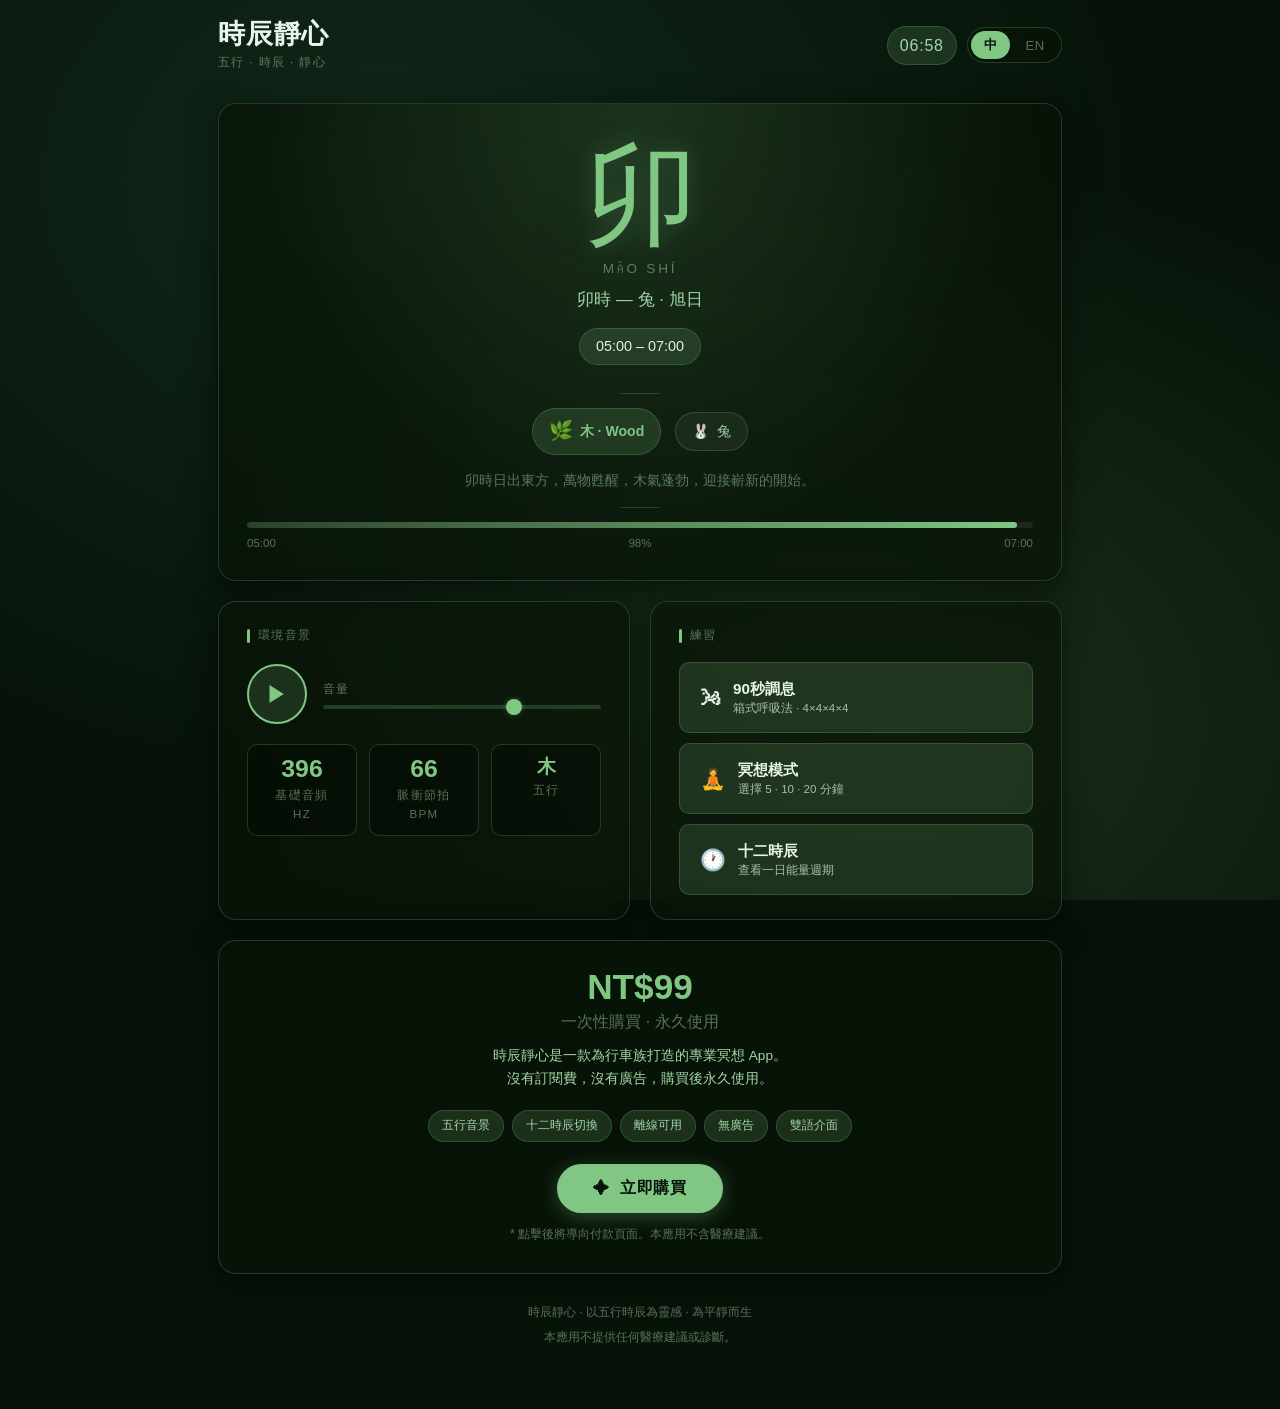
==== index.html @ c535a72d "feat: add Shichen Calm web app — all 6 files + icons Agent-Logs-Url: https://github.com/jimmy141319/" ====
<!DOCTYPE html>
<html lang="zh-TW" data-element="water">
<head>
  <meta charset="UTF-8" />
  <meta name="viewport" content="width=device-width, initial-scale=1.0, viewport-fit=cover" />
  <meta name="mobile-web-app-capable" content="yes" />
  <meta name="apple-mobile-web-app-capable" content="yes" />
  <meta name="apple-mobile-web-app-status-bar-style" content="black-translucent" />
  <meta name="apple-mobile-web-app-title" content="時辰靜心" />
  <meta name="theme-color" content="#08101a" id="theme-meta" />
  <meta name="description" content="時辰靜心 Shichen Calm — 以五行時辰為靈感的療癒冥想 App，適合行車時放鬆心神。" />

  <title>時辰靜心 · Shichen Calm</title>

  <!-- PWA Manifest -->
  <link rel="manifest" href="./manifest.webmanifest" />

  <!-- Icons (SVG inline data URI) -->
  <link rel="apple-touch-icon" sizes="180x180" href="./icons/icon-180.png" />
  <link rel="icon" type="image/svg+xml" href="./icons/icon.svg" />

  <link rel="stylesheet" href="./style.css" />
</head>
<body>

<!-- Animated background layer -->
<div class="bg-canvas" id="bgCanvas" aria-hidden="true"></div>

<!-- ═══════════════════════════════════════════
     MAIN APP
     ═══════════════════════════════════════════ -->
<main id="app" role="main">

  <!-- ── Header ── -->
  <header class="app-header">
    <div class="app-brand">
      <h1 class="app-title">
        <span data-zh="時辰靜心">時辰靜心</span>
        <span data-en="Shichen Calm" style="display:none">Shichen Calm</span>
      </h1>
      <p class="app-subtitle">
        <span data-zh="五行·時辰·靜心">五行 · 時辰 · 靜心</span>
        <span data-en="Wu Xing · Shichen · Calm" style="display:none">Wu Xing · Shichen · Calm</span>
      </p>
    </div>
    <div class="header-right">
      <div class="live-clock" id="liveClock" aria-live="polite" aria-label="Current time">00:00</div>
      <div class="lang-toggle" role="group" aria-label="Language selector">
        <button class="lang-btn active" id="btnZh" aria-pressed="true" onclick="setLang('zh')">中</button>
        <button class="lang-btn" id="btnEn" aria-pressed="false" onclick="setLang('en')">EN</button>
      </div>
    </div>
  </header>

  <!-- ── Shichen Hero Card ── -->
  <section class="card shichen-card" aria-label="Current Shichen period">
    <span class="shichen-glyph" id="shichenGlyph" aria-hidden="true">子</span>
    <p class="shichen-pinyin" id="shichenPinyin">Zi Shí</p>
    <p class="shichen-name-en" id="shichenNameLine">
      <span data-zh id="shichenNameZh">子時 — 鼠 · 深夜</span>
      <span data-en id="shichenNameEn" style="display:none">Zi Hour — Rat · Midnight</span>
    </p>
    <div class="shichen-time-range" id="shichenTimeRange">23:00 – 01:00</div>

    <div class="shichen-divider"></div>

    <div class="element-row">
      <div class="element-badge">
        <span class="element-icon" id="elementIcon" aria-hidden="true">💧</span>
        <span class="element-label" id="elementLabel">
          <span data-zh>水 · Water</span>
        </span>
      </div>
      <div class="animal-badge">
        <span id="animalEmoji" aria-hidden="true">🐭</span>
        <span id="animalLabel">
          <span data-zh id="animalLabelZh">鼠</span>
          <span data-en id="animalLabelEn" style="display:none">Rat</span>
        </span>
      </div>
    </div>

    <p class="shichen-desc" id="shichenDesc">
      <span data-zh id="descZh">子時一陽初生，天地靜謐，宜調息養神，順應水德之柔。</span>
      <span data-en id="descEn" style="display:none">The first Yang energy stirs at midnight. Rest deeply, allow the Water element to restore and replenish your spirit.</span>
    </p>

    <!-- Shichen progress bar -->
    <div class="shichen-divider"></div>
    <div style="width:100%">
      <div class="shichen-progress-bar" aria-hidden="true">
        <div class="shichen-progress-fill" id="shichenFill" style="width:0%"></div>
      </div>
      <div class="progress-labels">
        <span id="progressStart">23:00</span>
        <span id="progressPct">0%</span>
        <span id="progressEnd">01:00</span>
      </div>
    </div>
  </section>

  <!-- ── Main 2-column grid ── -->
  <div class="main-grid">

    <!-- ── Audio Panel ── -->
    <div class="card audio-panel">
      <p class="panel-title">
        <span data-zh>環境音景</span>
        <span data-en style="display:none">Ambient Soundscape</span>
      </p>

      <div class="audio-controls">
        <button class="btn-play" id="btnPlay" aria-label="Play ambient sound" onclick="toggleAudio()">
          <span id="playIcon" aria-hidden="true">▶</span>
        </button>
        <div class="volume-group">
          <label class="volume-label" for="volumeSlider">
            <span data-zh>音量</span>
            <span data-en style="display:none">Volume</span>
          </label>
          <input type="range" id="volumeSlider" min="0" max="100" value="70"
                 aria-label="Volume"
                 oninput="setVolume(this.value)" />
        </div>
      </div>

      <div class="tone-stats">
        <div class="stat-box">
          <div class="stat-value" id="statHz">174</div>
          <div class="stat-label">
            <span data-zh>基礎音頻</span>
            <span data-en style="display:none">Base Tone</span>
            <br/>Hz
          </div>
        </div>
        <div class="stat-box">
          <div class="stat-value" id="statBpm">58</div>
          <div class="stat-label">
            <span data-zh>脈衝節拍</span>
            <span data-en style="display:none">Pulse</span>
            <br/>BPM
          </div>
        </div>
        <div class="stat-box">
          <div class="stat-value" id="statElement" style="font-size:1.2rem">水</div>
          <div class="stat-label">
            <span data-zh>五行</span>
            <span data-en style="display:none">Element</span>
          </div>
        </div>
      </div>
    </div>

    <!-- ── Actions Panel ── -->
    <div class="card actions-panel">
      <p class="panel-title">
        <span data-zh>練習</span>
        <span data-en style="display:none">Practice</span>
      </p>

      <button class="action-btn" onclick="openBreathing()" aria-label="Open 90-second breathing reset">
        <span class="action-icon" aria-hidden="true">🌬</span>
        <span class="action-text">
          <strong>
            <span data-zh>90秒調息</span>
            <span data-en style="display:none">90-sec Breathing Reset</span>
          </strong>
          <span class="action-sub">
            <span data-zh>箱式呼吸法 · 4×4×4×4</span>
            <span data-en style="display:none">Box Breathing · 4×4×4×4</span>
          </span>
        </span>
      </button>

      <button class="action-btn" onclick="openMeditation()" aria-label="Open meditation mode">
        <span class="action-icon" aria-hidden="true">🧘</span>
        <span class="action-text">
          <strong>
            <span data-zh>冥想模式</span>
            <span data-en style="display:none">Meditation Mode</span>
          </strong>
          <span class="action-sub">
            <span data-zh>選擇 5 · 10 · 20 分鐘</span>
            <span data-en style="display:none">5 · 10 · 20 min sessions</span>
          </span>
        </span>
      </button>

      <button class="action-btn" onclick="showAllShichen()" aria-label="View all Shichen periods">
        <span class="action-icon" aria-hidden="true">🕐</span>
        <span class="action-text">
          <strong>
            <span data-zh>十二時辰</span>
            <span data-en style="display:none">All 12 Shichen</span>
          </strong>
          <span class="action-sub">
            <span data-zh>查看一日能量週期</span>
            <span data-en style="display:none">Daily energy cycle overview</span>
          </span>
        </span>
      </button>
    </div>

  </div><!-- /main-grid -->

  <!-- ── Purchase Card ── -->
  <section class="card purchase-card" id="purchaseCard">
    <div class="purchase-price">NT$99</div>
    <div class="purchase-currency">
      <span data-zh>一次性購買 · 永久使用</span>
      <span data-en style="display:none">One-time purchase · Lifetime access</span>
    </div>
    <p class="purchase-desc">
      <span data-zh>時辰靜心是一款為行車族打造的專業冥想 App。<br/>沒有訂閱費，沒有廣告，購買後永久使用。</span>
      <span data-en style="display:none">Shichen Calm is a premium meditation app crafted for drivers and passengers.<br/>No subscriptions, no ads — yours forever.</span>
    </p>
    <div class="purchase-features">
      <span class="feature-chip">
        <span data-zh>五行音景</span><span data-en style="display:none">5-Element Soundscapes</span>
      </span>
      <span class="feature-chip">
        <span data-zh>十二時辰切換</span><span data-en style="display:none">12 Shichen Auto-Switch</span>
      </span>
      <span class="feature-chip">
        <span data-zh>離線可用</span><span data-en style="display:none">Offline Ready</span>
      </span>
      <span class="feature-chip">
        <span data-zh>無廣告</span><span data-en style="display:none">Ad-free</span>
      </span>
      <span class="feature-chip">
        <span data-zh>雙語介面</span><span data-en style="display:none">Bilingual UI</span>
      </span>
    </div>
    <button class="btn-purchase" onclick="handlePurchase()">
      <span aria-hidden="true">✦</span>
      <span data-zh>立即購買</span>
      <span data-en style="display:none">Purchase Now</span>
    </button>
    <p class="purchase-note" id="purchaseNote">
      <span data-zh>* 點擊後將導向付款頁面。本應用不含醫療建議。</span>
      <span data-en style="display:none">* Redirects to payment page. This app does not provide medical advice.</span>
    </p>
  </section>

  <!-- ── Footer ── -->
  <footer class="app-footer">
    <p>
      <span data-zh>時辰靜心 · 以五行時辰為靈感 · 為平靜而生</span>
      <span data-en style="display:none">Shichen Calm · Inspired by Wu Xing &amp; Shichen · Made for stillness</span>
    </p>
    <p style="margin-top:4px">
      <span data-zh>本應用不提供任何醫療建議或診斷。</span>
      <span data-en style="display:none">This app does not provide medical advice or diagnosis.</span>
    </p>
  </footer>

</main><!-- /app -->


<!-- ═══════════════════════════════════════════
     BREATHING RESET MODAL
     ═══════════════════════════════════════════ -->
<div class="modal-overlay" id="breathingModal" role="dialog" aria-modal="true"
     aria-labelledby="breathingTitle" tabindex="-1">
  <div class="modal-box breathing-modal">
    <button class="modal-close" onclick="closeBreathing()" aria-label="Close">✕</button>

    <h2 class="breathing-title" id="breathingTitle">
      <span data-zh>90秒調息</span>
      <span data-en style="display:none">90-sec Breathing Reset</span>
    </h2>
    <p class="breathing-subtitle">
      <span data-zh>箱式呼吸法 — 吸4·止4·呼4·息4</span>
      <span data-en style="display:none">Box Breathing — Inhale 4 · Hold 4 · Exhale 4 · Rest 4</span>
    </p>

    <!-- SVG ring progress + circle -->
    <div class="breathing-circle-wrap">
      <svg class="breathing-svg" viewBox="0 0 200 200" aria-hidden="true">
        <circle class="breathing-track" cx="100" cy="100" r="90" />
        <circle class="breathing-progress" id="breathRing" cx="100" cy="100" r="90" />
      </svg>
      <div class="breathing-inner">
        <div class="breathing-circle" id="breathCircle">
          <div class="breath-count" id="breathCount">–</div>
          <div class="breath-phase-name" id="breathPhaseName">
            <span data-zh>準備</span><span data-en style="display:none">Ready</span>
          </div>
        </div>
      </div>
    </div>

    <div class="breathing-timer">
      <span data-zh>剩餘時間：</span>
      <span data-en style="display:none">Time remaining: </span>
      <span id="breathTimerDisplay">1:30</span>
    </div>

    <div class="breath-pattern-info">
      <span class="phase-chip">
        <span data-zh>吸氣 4s</span><span data-en style="display:none">Inhale 4s</span>
      </span>
      <span class="phase-chip">
        <span data-zh>止息 4s</span><span data-en style="display:none">Hold 4s</span>
      </span>
      <span class="phase-chip">
        <span data-zh>呼氣 4s</span><span data-en style="display:none">Exhale 4s</span>
      </span>
      <span class="phase-chip">
        <span data-zh>靜息 4s</span><span data-en style="display:none">Rest 4s</span>
      </span>
    </div>

    <button class="btn-start-breathing" id="btnStartBreathing" onclick="startBreathing()">
      <span data-zh>開始調息</span>
      <span data-en style="display:none">Begin</span>
    </button>
  </div>
</div>


<!-- ═══════════════════════════════════════════
     MEDITATION MODAL
     ═══════════════════════════════════════════ -->
<div class="modal-overlay" id="meditationModal" role="dialog" aria-modal="true"
     aria-labelledby="meditationTitle" tabindex="-1">
  <div class="modal-box meditation-modal">
    <button class="modal-close" onclick="closeMeditation()" aria-label="Close">✕</button>

    <div class="meditation-glyph" id="meditGlyph" aria-hidden="true">🧘</div>
    <h2 class="meditation-title" id="meditationTitle">
      <span data-zh>冥想模式</span>
      <span data-en style="display:none">Meditation Mode</span>
    </h2>
    <p class="meditation-desc">
      <span data-zh>配合當前時辰的音景，讓心神沉靜下來。選擇冥想時長，然後專注在呼吸與此刻。</span>
      <span data-en style="display:none">Settle into stillness with the soundscape of the current Shichen. Choose your session length, then focus on breath and presence.</span>
    </p>

    <!-- Duration selector -->
    <div class="meditation-duration" id="meditDurationPicker">
      <button class="duration-btn active" data-mins="5" onclick="selectDuration(5, this)">5 min</button>
      <button class="duration-btn" data-mins="10" onclick="selectDuration(10, this)">10 min</button>
      <button class="duration-btn" data-mins="20" onclick="selectDuration(20, this)">20 min</button>
    </div>

    <!-- Affirmation (element-specific) -->
    <blockquote class="meditation-affirmation" id="meditAffirmation">
      <span data-zh>此刻，如水般靜定，安住於當下。</span>
      <span data-en style="display:none">In this moment, be still as deep water. Rest in the now.</span>
    </blockquote>

    <!-- Countdown (hidden until started) -->
    <div class="meditation-countdown" id="meditCountdown">00:00</div>
    <div class="meditation-status" id="meditStatus">
      <span data-zh>音景已就緒</span>
      <span data-en style="display:none">Soundscape ready</span>
    </div>

    <button class="btn-start-meditation" id="btnStartMeditation" onclick="startMeditation()">
      <span data-zh>開始冥想</span>
      <span data-en style="display:none">Begin Meditation</span>
    </button>
    <button class="btn-stop-meditation" id="btnStopMeditation" onclick="stopMeditation()">
      <span data-zh>結束</span>
      <span data-en style="display:none">End Session</span>
    </button>

    <p class="disclaimer">
      <span data-zh>本應用程式不提供任何醫療建議、診斷或治療。所有內容僅供放鬆參考之用。</span>
      <span data-en style="display:none">This app provides no medical advice, diagnosis, or treatment. All content is for relaxation purposes only.</span>
    </p>
  </div>
</div>


<!-- ═══════════════════════════════════════════
     ALL SHICHEN MODAL
     ═══════════════════════════════════════════ -->
<div class="modal-overlay" id="allShichenModal" role="dialog" aria-modal="true"
     aria-labelledby="allShichenTitle" tabindex="-1">
  <div class="modal-box">
    <button class="modal-close" onclick="closeAllShichen()" aria-label="Close">✕</button>
    <h2 class="breathing-title" id="allShichenTitle" style="margin-bottom:20px">
      <span data-zh>十二時辰</span>
      <span data-en style="display:none">The 12 Shichen</span>
    </h2>
    <div id="allShichenList" style="display:flex;flex-direction:column;gap:10px"></div>
  </div>
</div>


<script src="./app.js"></script>
</body>
</html>
---- style.css ----
/* ============================================================
   Shichen Calm — style.css
   Wu Xing element themes, iPad-first premium design
   ============================================================ */

/* ── Custom Properties (default: Water) ── */
:root {
  --bg-primary: #08101a;
  --bg-secondary: #0d1b2e;
  --bg-card: rgba(13, 27, 46, 0.7);
  --accent: #4fc3f7;
  --accent-soft: rgba(79, 195, 247, 0.18);
  --accent-glow: rgba(79, 195, 247, 0.35);
  --text-primary: #e8f4fd;
  --text-secondary: #90caf9;
  --text-muted: rgba(232, 244, 253, 0.45);
  --border: rgba(79, 195, 247, 0.2);
  --gradient-a: #0a0e1a;
  --gradient-b: #0e2040;
  --btn-text: #08101a;
  --radius: 18px;
  --radius-sm: 10px;
  --shadow: 0 8px 32px rgba(0, 0, 0, 0.55);
  --shadow-accent: 0 0 24px var(--accent-glow);
  --transition: 0.65s cubic-bezier(0.4, 0, 0.2, 1);
  --font-body: "Inter", "PingFang TC", "Noto Sans TC", sans-serif;
  --font-display: "Georgia", "Noto Serif TC", serif;
}

/* ── Element Themes ── */
[data-element="water"] {
  --bg-primary: #08101a;
  --bg-secondary: #0d1b2e;
  --bg-card: rgba(8, 16, 26, 0.72);
  --accent: #4fc3f7;
  --accent-soft: rgba(79, 195, 247, 0.16);
  --accent-glow: rgba(79, 195, 247, 0.3);
  --text-primary: #e8f4fd;
  --text-secondary: #90caf9;
  --text-muted: rgba(144, 202, 249, 0.5);
  --border: rgba(79, 195, 247, 0.22);
  --gradient-a: #06111e;
  --gradient-b: #0d2540;
  --btn-text: #06111e;
}

[data-element="wood"] {
  --bg-primary: #091408;
  --bg-secondary: #0f2012;
  --bg-card: rgba(9, 20, 8, 0.72);
  --accent: #81c784;
  --accent-soft: rgba(129, 199, 132, 0.16);
  --accent-glow: rgba(129, 199, 132, 0.3);
  --text-primary: #e8f5e9;
  --text-secondary: #a5d6a7;
  --text-muted: rgba(165, 214, 167, 0.5);
  --border: rgba(129, 199, 132, 0.22);
  --gradient-a: #071309;
  --gradient-b: #10281a;
  --btn-text: #071309;
}

[data-element="fire"] {
  --bg-primary: #18090a;
  --bg-secondary: #2c1012;
  --bg-card: rgba(24, 9, 10, 0.72);
  --accent: #ff7043;
  --accent-soft: rgba(255, 112, 67, 0.16);
  --accent-glow: rgba(255, 112, 67, 0.3);
  --text-primary: #fbe9e7;
  --text-secondary: #ffab91;
  --text-muted: rgba(255, 171, 145, 0.5);
  --border: rgba(255, 112, 67, 0.22);
  --gradient-a: #150808;
  --gradient-b: #2e1510;
  --btn-text: #150808;
}

[data-element="earth"] {
  --bg-primary: #18120a;
  --bg-secondary: #2c1e0c;
  --bg-card: rgba(24, 18, 10, 0.72);
  --accent: #ffb74d;
  --accent-soft: rgba(255, 183, 77, 0.16);
  --accent-glow: rgba(255, 183, 77, 0.3);
  --text-primary: #fff8e1;
  --text-secondary: #ffd54f;
  --text-muted: rgba(255, 213, 79, 0.5);
  --border: rgba(255, 183, 77, 0.22);
  --gradient-a: #150f08;
  --gradient-b: #30200d;
  --btn-text: #150f08;
}

[data-element="metal"] {
  --bg-primary: #0d0e1a;
  --bg-secondary: #181a30;
  --bg-card: rgba(13, 14, 26, 0.72);
  --accent: #b0bec5;
  --accent-soft: rgba(176, 190, 197, 0.16);
  --accent-glow: rgba(176, 190, 197, 0.28);
  --text-primary: #eceff1;
  --text-secondary: #b0bec5;
  --text-muted: rgba(176, 190, 197, 0.5);
  --border: rgba(176, 190, 197, 0.22);
  --gradient-a: #0a0b18;
  --gradient-b: #1c1e36;
  --btn-text: #0a0b18;
}

/* ── Reset ── */
*, *::before, *::after { box-sizing: border-box; margin: 0; padding: 0; }

html {
  font-size: 16px;
  -webkit-text-size-adjust: 100%;
  scroll-behavior: smooth;
}

body {
  font-family: var(--font-body);
  background: var(--gradient-a);
  color: var(--text-primary);
  min-height: 100dvh;
  line-height: 1.6;
  transition:
    background var(--transition),
    color var(--transition);
  overflow-x: hidden;
}

/* ── Animated Background ── */
.bg-canvas {
  position: fixed;
  inset: 0;
  z-index: 0;
  background: radial-gradient(ellipse at 30% 20%, var(--gradient-b) 0%, var(--gradient-a) 60%);
  transition: background var(--transition);
}

.bg-canvas::after {
  content: "";
  position: absolute;
  inset: 0;
  background: radial-gradient(ellipse at 70% 80%, var(--accent-soft) 0%, transparent 55%);
  animation: bgPulse 8s ease-in-out infinite alternate;
}

@keyframes bgPulse {
  from { opacity: 0.4; transform: scale(1); }
  to   { opacity: 1;   transform: scale(1.06); }
}

/* ── Layout ── */
#app {
  position: relative;
  z-index: 1;
  max-width: 820px;
  margin: 0 auto;
  padding: 0 20px 48px;
  display: flex;
  flex-direction: column;
  gap: 20px;
}

/* ── Header ── */
.app-header {
  display: flex;
  align-items: center;
  justify-content: space-between;
  padding: 18px 0 10px;
  gap: 12px;
  flex-wrap: wrap;
}

.app-brand {
  display: flex;
  flex-direction: column;
  gap: 2px;
}

.app-title {
  font-family: var(--font-display);
  font-size: 1.55rem;
  font-weight: 700;
  color: var(--text-primary);
  letter-spacing: 0.03em;
  line-height: 1.2;
}

.app-subtitle {
  font-size: 0.78rem;
  color: var(--text-muted);
  letter-spacing: 0.1em;
  text-transform: uppercase;
}

.header-right {
  display: flex;
  align-items: center;
  gap: 10px;
}

.live-clock {
  font-variant-numeric: tabular-nums;
  font-size: 1rem;
  color: var(--text-secondary);
  letter-spacing: 0.05em;
  padding: 6px 12px;
  background: var(--accent-soft);
  border: 1px solid var(--border);
  border-radius: 30px;
}

/* ── Language Toggle ── */
.lang-toggle {
  display: flex;
  background: var(--bg-card);
  border: 1px solid var(--border);
  border-radius: 30px;
  padding: 3px;
  gap: 2px;
}

.lang-btn {
  background: transparent;
  border: none;
  color: var(--text-muted);
  padding: 5px 13px;
  border-radius: 24px;
  cursor: pointer;
  font-size: 0.82rem;
  font-weight: 500;
  letter-spacing: 0.05em;
  transition: all 0.25s;
}

.lang-btn.active {
  background: var(--accent);
  color: var(--btn-text);
  font-weight: 700;
}

/* ── Card Base ── */
.card {
  background: var(--bg-card);
  border: 1px solid var(--border);
  border-radius: var(--radius);
  padding: 24px 28px;
  backdrop-filter: blur(18px);
  -webkit-backdrop-filter: blur(18px);
  box-shadow: var(--shadow);
  transition:
    background var(--transition),
    border-color var(--transition),
    box-shadow var(--transition);
}

.card:hover {
  box-shadow: var(--shadow), var(--shadow-accent);
}

/* ── Shichen Hero Card ── */
.shichen-card {
  position: relative;
  overflow: hidden;
  text-align: center;
  padding: 36px 28px 28px;
}

.shichen-card::before {
  content: "";
  position: absolute;
  inset: 0;
  background: radial-gradient(ellipse at 50% 0%, var(--accent-soft) 0%, transparent 65%);
  pointer-events: none;
}

.shichen-glyph {
  font-family: var(--font-display);
  font-size: clamp(4rem, 12vw, 7rem);
  color: var(--accent);
  line-height: 1;
  text-shadow: var(--shadow-accent);
  letter-spacing: -0.02em;
  display: block;
  margin-bottom: 6px;
  animation: glyphFloat 6s ease-in-out infinite;
}

@keyframes glyphFloat {
  0%, 100% { transform: translateY(0); }
  50%       { transform: translateY(-6px); }
}

.shichen-pinyin {
  font-size: 0.85rem;
  color: var(--text-muted);
  letter-spacing: 0.2em;
  text-transform: uppercase;
  margin-bottom: 8px;
}

.shichen-name-en {
  font-size: 1.05rem;
  color: var(--text-secondary);
  font-weight: 500;
}

.shichen-time-range {
  display: inline-flex;
  align-items: center;
  gap: 8px;
  margin: 14px 0;
  padding: 6px 16px;
  background: var(--accent-soft);
  border: 1px solid var(--border);
  border-radius: 30px;
  font-size: 0.9rem;
  color: var(--text-primary);
}

.shichen-divider {
  width: 40px;
  height: 1px;
  background: var(--border);
  margin: 14px auto;
}

.element-row {
  display: flex;
  align-items: center;
  justify-content: center;
  gap: 14px;
  flex-wrap: wrap;
  margin-top: 8px;
}

.element-badge {
  display: flex;
  align-items: center;
  gap: 7px;
  padding: 7px 16px;
  background: var(--accent-soft);
  border: 1px solid var(--border);
  border-radius: 30px;
}

.element-icon {
  font-size: 1.2rem;
}

.element-label {
  font-size: 0.88rem;
  font-weight: 600;
  color: var(--accent);
}

.animal-badge {
  display: flex;
  align-items: center;
  gap: 7px;
  padding: 7px 16px;
  background: rgba(255,255,255,0.05);
  border: 1px solid var(--border);
  border-radius: 30px;
  font-size: 0.88rem;
  color: var(--text-secondary);
}

.shichen-desc {
  margin-top: 14px;
  font-size: 0.88rem;
  color: var(--text-muted);
  line-height: 1.7;
  max-width: 520px;
  margin-left: auto;
  margin-right: auto;
}

/* ── Grid layout for iPad ── */
.main-grid {
  display: grid;
  grid-template-columns: 1fr 1fr;
  gap: 20px;
}

/* ── Audio Panel ── */
.audio-panel .panel-title,
.card .panel-title {
  font-size: 0.78rem;
  text-transform: uppercase;
  letter-spacing: 0.12em;
  color: var(--text-muted);
  margin-bottom: 18px;
  display: flex;
  align-items: center;
  gap: 8px;
}

.panel-title::before {
  content: "";
  display: inline-block;
  width: 3px;
  height: 14px;
  background: var(--accent);
  border-radius: 2px;
}

.audio-controls {
  display: flex;
  align-items: center;
  gap: 16px;
  margin-bottom: 20px;
}

.btn-play {
  width: 60px;
  height: 60px;
  border-radius: 50%;
  border: 2px solid var(--accent);
  background: var(--accent-soft);
  color: var(--accent);
  font-size: 1.4rem;
  cursor: pointer;
  transition: all 0.25s;
  display: flex;
  align-items: center;
  justify-content: center;
  flex-shrink: 0;
  box-shadow: 0 0 0 0 var(--accent-glow);
}

.btn-play:hover {
  background: var(--accent);
  color: var(--btn-text);
  box-shadow: 0 0 0 8px var(--accent-soft);
}

.btn-play.playing {
  animation: playGlow 2s ease-in-out infinite;
}

@keyframes playGlow {
  0%, 100% { box-shadow: 0 0 0 3px var(--accent-soft); }
  50%       { box-shadow: 0 0 0 10px var(--accent-soft), 0 0 20px var(--accent-glow); }
}

.volume-group {
  flex: 1;
  display: flex;
  flex-direction: column;
  gap: 6px;
}

.volume-label {
  font-size: 0.75rem;
  color: var(--text-muted);
  letter-spacing: 0.08em;
}

input[type="range"] {
  width: 100%;
  height: 4px;
  appearance: none;
  -webkit-appearance: none;
  background: var(--border);
  border-radius: 4px;
  cursor: pointer;
  outline: none;
}

input[type="range"]::-webkit-slider-thumb {
  appearance: none;
  -webkit-appearance: none;
  width: 16px;
  height: 16px;
  border-radius: 50%;
  background: var(--accent);
  cursor: pointer;
  box-shadow: 0 0 6px var(--accent-glow);
  transition: transform 0.2s;
}

input[type="range"]::-webkit-slider-thumb:hover {
  transform: scale(1.2);
}

input[type="range"]::-moz-range-thumb {
  width: 16px;
  height: 16px;
  border-radius: 50%;
  background: var(--accent);
  cursor: pointer;
  border: none;
}

/* ── Hz / BPM Display ── */
.tone-stats {
  display: flex;
  gap: 12px;
}

.stat-box {
  flex: 1;
  background: rgba(0, 0, 0, 0.25);
  border: 1px solid var(--border);
  border-radius: var(--radius-sm);
  padding: 12px 14px;
  text-align: center;
}

.stat-value {
  font-size: 1.55rem;
  font-weight: 700;
  color: var(--accent);
  font-variant-numeric: tabular-nums;
  line-height: 1;
}

.stat-label {
  font-size: 0.72rem;
  color: var(--text-muted);
  letter-spacing: 0.12em;
  text-transform: uppercase;
  margin-top: 4px;
}

/* ── Action Buttons ── */
.actions-panel .panel-title { margin-bottom: 16px; }

.action-btn {
  width: 100%;
  padding: 16px 20px;
  border-radius: var(--radius-sm);
  border: 1px solid var(--border);
  background: var(--accent-soft);
  color: var(--text-primary);
  font-family: var(--font-body);
  font-size: 0.95rem;
  font-weight: 600;
  cursor: pointer;
  display: flex;
  align-items: center;
  gap: 12px;
  transition: all 0.25s;
  text-align: left;
  margin-bottom: 10px;
}

.action-btn:last-child { margin-bottom: 0; }

.action-btn:hover {
  background: var(--accent);
  color: var(--btn-text);
  border-color: var(--accent);
  transform: translateX(3px);
}

.action-icon {
  font-size: 1.3rem;
  flex-shrink: 0;
}

.action-text { flex: 1; }
.action-sub  {
  font-size: 0.72rem;
  opacity: 0.7;
  font-weight: 400;
  display: block;
  margin-top: 1px;
}

/* ── Current Shichen Progress ── */
.progress-panel {}

.shichen-progress-bar {
  position: relative;
  height: 6px;
  background: rgba(255,255,255,0.07);
  border-radius: 6px;
  overflow: hidden;
  margin-bottom: 6px;
}

.shichen-progress-fill {
  height: 100%;
  background: linear-gradient(90deg, var(--accent-soft), var(--accent));
  border-radius: 6px;
  transition: width 60s linear;
}

.progress-labels {
  display: flex;
  justify-content: space-between;
  font-size: 0.72rem;
  color: var(--text-muted);
}

/* ── Purchase / About ── */
.purchase-card {
  text-align: center;
  padding: 28px;
}

.purchase-price {
  font-size: 2.2rem;
  font-weight: 800;
  color: var(--accent);
  line-height: 1;
  margin-bottom: 4px;
}

.purchase-currency {
  font-size: 1rem;
  color: var(--text-muted);
  margin-bottom: 10px;
}

.purchase-desc {
  font-size: 0.85rem;
  color: var(--text-secondary);
  margin-bottom: 20px;
  line-height: 1.7;
}

.purchase-features {
  display: flex;
  flex-wrap: wrap;
  gap: 8px;
  justify-content: center;
  margin-bottom: 22px;
}

.feature-chip {
  padding: 5px 13px;
  background: var(--accent-soft);
  border: 1px solid var(--border);
  border-radius: 30px;
  font-size: 0.78rem;
  color: var(--text-secondary);
}

.btn-purchase {
  display: inline-flex;
  align-items: center;
  gap: 10px;
  padding: 14px 36px;
  background: var(--accent);
  color: var(--btn-text);
  border: none;
  border-radius: 40px;
  font-family: var(--font-body);
  font-size: 1rem;
  font-weight: 700;
  cursor: pointer;
  letter-spacing: 0.05em;
  text-decoration: none;
  transition: all 0.25s;
  box-shadow: 0 4px 18px var(--accent-glow);
}

.btn-purchase:hover {
  transform: translateY(-2px);
  box-shadow: 0 6px 28px var(--accent-glow);
}

.purchase-note {
  margin-top: 12px;
  font-size: 0.76rem;
  color: var(--text-muted);
}

/* ── Footer ── */
.app-footer {
  text-align: center;
  padding: 8px 0 4px;
  font-size: 0.75rem;
  color: var(--text-muted);
  line-height: 1.8;
}

/* ═══════════════════════════════════════════════════
   MODAL OVERLAY
   ═══════════════════════════════════════════════════ */
.modal-overlay {
  position: fixed;
  inset: 0;
  z-index: 100;
  background: rgba(0, 0, 0, 0.85);
  backdrop-filter: blur(12px);
  -webkit-backdrop-filter: blur(12px);
  display: flex;
  align-items: center;
  justify-content: center;
  padding: 20px;
  opacity: 0;
  pointer-events: none;
  transition: opacity 0.35s;
}

.modal-overlay.open {
  opacity: 1;
  pointer-events: all;
}

.modal-box {
  background: var(--bg-secondary);
  border: 1px solid var(--border);
  border-radius: 24px;
  padding: 36px 32px;
  max-width: 520px;
  width: 100%;
  position: relative;
  box-shadow: 0 24px 80px rgba(0,0,0,0.7), var(--shadow-accent);
  transform: translateY(20px) scale(0.97);
  transition: transform 0.35s cubic-bezier(0.34,1.56,0.64,1);
  max-height: 90dvh;
  overflow-y: auto;
}

.modal-overlay.open .modal-box {
  transform: translateY(0) scale(1);
}

.modal-close {
  position: absolute;
  top: 16px;
  right: 16px;
  background: var(--accent-soft);
  border: 1px solid var(--border);
  color: var(--text-secondary);
  width: 36px;
  height: 36px;
  border-radius: 50%;
  cursor: pointer;
  font-size: 1rem;
  display: flex;
  align-items: center;
  justify-content: center;
  transition: all 0.2s;
}

.modal-close:hover {
  background: var(--accent);
  color: var(--btn-text);
}

/* ═══════════════════════════════════════════════════
   BREATHING EXERCISE MODAL
   ═══════════════════════════════════════════════════ */
.breathing-modal {
  text-align: center;
}

.breathing-title {
  font-family: var(--font-display);
  font-size: 1.4rem;
  color: var(--text-primary);
  margin-bottom: 6px;
}

.breathing-subtitle {
  font-size: 0.82rem;
  color: var(--text-muted);
  margin-bottom: 28px;
  letter-spacing: 0.08em;
}

.breathing-circle-wrap {
  position: relative;
  width: 200px;
  height: 200px;
  margin: 0 auto 24px;
}

.breathing-svg {
  width: 100%;
  height: 100%;
  transform: rotate(-90deg);
}

.breathing-track {
  fill: none;
  stroke: var(--border);
  stroke-width: 4;
}

.breathing-progress {
  fill: none;
  stroke: var(--accent);
  stroke-width: 4;
  stroke-linecap: round;
  stroke-dasharray: 565;
  stroke-dashoffset: 565;
  transition: stroke-dashoffset 1s linear;
}

.breathing-inner {
  position: absolute;
  inset: 0;
  display: flex;
  flex-direction: column;
  align-items: center;
  justify-content: center;
}

.breathing-circle {
  width: 120px;
  height: 120px;
  border-radius: 50%;
  background: radial-gradient(circle, var(--accent-soft) 0%, transparent 70%);
  border: 2px solid var(--accent);
  display: flex;
  flex-direction: column;
  align-items: center;
  justify-content: center;
  transition: transform 1s ease-in-out;
  box-shadow: 0 0 0 0 var(--accent-glow);
}

.breathing-circle.inhale {
  transform: scale(1.25);
  box-shadow: 0 0 0 16px var(--accent-soft);
}

.breathing-circle.exhale {
  transform: scale(0.85);
}

.breath-phase {
  font-size: 1rem;
  font-weight: 700;
  color: var(--accent);
  line-height: 1.2;
}

.breath-count {
  font-size: 1.5rem;
  font-weight: 800;
  color: var(--text-primary);
  font-variant-numeric: tabular-nums;
  line-height: 1;
}

.breath-phase-name {
  font-size: 0.75rem;
  color: var(--text-muted);
  margin-top: 2px;
}

.breathing-timer {
  font-size: 0.88rem;
  color: var(--text-secondary);
  margin-bottom: 16px;
}

.breathing-timer span {
  font-variant-numeric: tabular-nums;
  font-weight: 700;
  color: var(--accent);
}

.breath-pattern-info {
  display: flex;
  gap: 8px;
  justify-content: center;
  flex-wrap: wrap;
  margin-bottom: 20px;
}

.phase-chip {
  padding: 4px 12px;
  border: 1px solid var(--border);
  border-radius: 20px;
  font-size: 0.75rem;
  color: var(--text-muted);
}

.btn-start-breathing {
  padding: 13px 32px;
  background: var(--accent);
  color: var(--btn-text);
  border: none;
  border-radius: 40px;
  font-family: var(--font-body);
  font-size: 0.95rem;
  font-weight: 700;
  cursor: pointer;
  transition: all 0.25s;
  box-shadow: 0 4px 14px var(--accent-glow);
}

.btn-start-breathing:hover {
  transform: translateY(-2px);
  box-shadow: 0 6px 22px var(--accent-glow);
}

/* ═══════════════════════════════════════════════════
   MEDITATION MODAL
   ═══════════════════════════════════════════════════ */
.meditation-modal { text-align: center; }

.meditation-glyph {
  font-size: 3.5rem;
  line-height: 1;
  margin-bottom: 10px;
  animation: glyphFloat 5s ease-in-out infinite;
}

.meditation-title {
  font-family: var(--font-display);
  font-size: 1.4rem;
  color: var(--text-primary);
  margin-bottom: 8px;
}

.meditation-desc {
  font-size: 0.85rem;
  color: var(--text-muted);
  line-height: 1.7;
  margin-bottom: 24px;
}

.meditation-duration {
  display: flex;
  gap: 10px;
  justify-content: center;
  flex-wrap: wrap;
  margin-bottom: 24px;
}

.duration-btn {
  padding: 10px 20px;
  border: 1px solid var(--border);
  border-radius: 30px;
  background: var(--accent-soft);
  color: var(--text-secondary);
  font-size: 0.88rem;
  font-weight: 600;
  cursor: pointer;
  transition: all 0.2s;
}

.duration-btn:hover,
.duration-btn.active {
  background: var(--accent);
  color: var(--btn-text);
  border-color: var(--accent);
}

.meditation-affirmation {
  font-style: italic;
  font-size: 0.88rem;
  color: var(--text-muted);
  border-left: 2px solid var(--accent);
  padding-left: 14px;
  text-align: left;
  margin-bottom: 22px;
  line-height: 1.7;
}

.meditation-countdown {
  font-size: 3rem;
  font-weight: 800;
  color: var(--accent);
  font-variant-numeric: tabular-nums;
  line-height: 1;
  margin-bottom: 6px;
  display: none;
}

.meditation-countdown.active { display: block; }

.meditation-status {
  font-size: 0.82rem;
  color: var(--text-muted);
  margin-bottom: 20px;
  min-height: 20px;
}

.btn-start-meditation {
  padding: 13px 32px;
  background: var(--accent);
  color: var(--btn-text);
  border: none;
  border-radius: 40px;
  font-family: var(--font-body);
  font-size: 0.95rem;
  font-weight: 700;
  cursor: pointer;
  transition: all 0.25s;
  box-shadow: 0 4px 14px var(--accent-glow);
  margin-bottom: 10px;
  display: inline-block;
}

.btn-start-meditation:hover {
  transform: translateY(-2px);
  box-shadow: 0 6px 22px var(--accent-glow);
}

.btn-stop-meditation {
  display: none;
  padding: 11px 28px;
  background: transparent;
  color: var(--text-muted);
  border: 1px solid var(--border);
  border-radius: 40px;
  font-family: var(--font-body);
  font-size: 0.88rem;
  cursor: pointer;
  transition: all 0.25s;
  margin-left: 10px;
}

.btn-stop-meditation:hover {
  background: var(--accent-soft);
  color: var(--text-primary);
}

.disclaimer {
  margin-top: 14px;
  font-size: 0.72rem;
  color: var(--text-muted);
  line-height: 1.6;
  border-top: 1px solid var(--border);
  padding-top: 12px;
}

/* ═══════════════════════════════════════════════════
   RESPONSIVE — iPhone / small devices
   ═══════════════════════════════════════════════════ */
@media (max-width: 680px) {
  #app { padding: 0 14px 40px; gap: 14px; }

  .app-title   { font-size: 1.25rem; }
  .live-clock  { font-size: 0.85rem; padding: 5px 10px; }
  .lang-btn    { padding: 4px 10px; font-size: 0.78rem; }

  .main-grid { grid-template-columns: 1fr; }

  .shichen-glyph { font-size: clamp(3rem, 18vw, 5rem); }

  .card { padding: 18px 18px; }

  .modal-box { padding: 28px 20px; }
  .breathing-circle-wrap { width: 170px; height: 170px; }
  .breathing-circle { width: 100px; height: 100px; }
  .breathing-progress { stroke-dasharray: 482; stroke-dashoffset: 482; }
}

/* ═══════════════════════════════════════════════════
   iPad landscape columns helper
   ═══════════════════════════════════════════════════ */
@media (min-width: 820px) {
  #app { max-width: 900px; padding: 0 28px 56px; }
  .app-title { font-size: 1.7rem; }
}

/* ── Utility ── */
.visually-hidden {
  position: absolute;
  width: 1px; height: 1px;
  overflow: hidden;
  clip: rect(0,0,0,0);
  white-space: nowrap;
}

.emoji-icon { font-style: normal; }
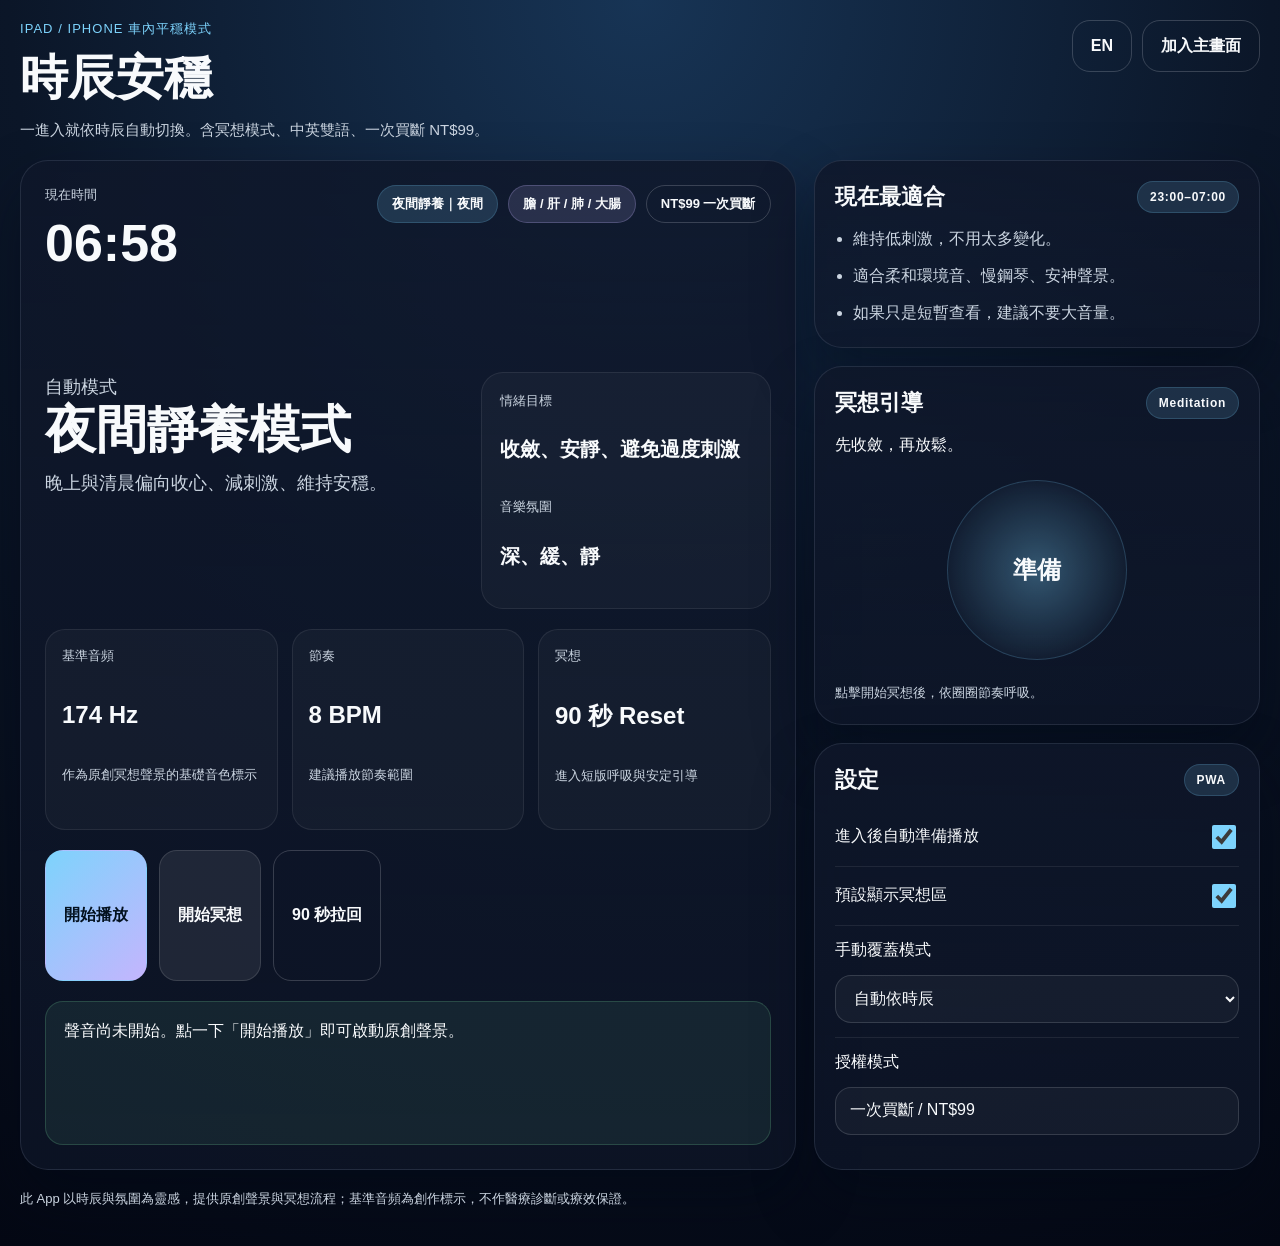
==== commit 15e34c8c: "Add files via upload" ====
--- a/index.html
+++ b/index.html
@@ -1,395 +1,153 @@
 <!DOCTYPE html>
-<html lang="zh-TW" data-element="water">
+<html lang="zh-Hant">
 <head>
   <meta charset="UTF-8" />
-  <meta name="viewport" content="width=device-width, initial-scale=1.0, viewport-fit=cover" />
-  <meta name="mobile-web-app-capable" content="yes" />
+  <meta name="viewport" content="width=device-width, initial-scale=1, viewport-fit=cover" />
+  <meta name="theme-color" content="#0f172a" />
   <meta name="apple-mobile-web-app-capable" content="yes" />
   <meta name="apple-mobile-web-app-status-bar-style" content="black-translucent" />
-  <meta name="apple-mobile-web-app-title" content="時辰靜心" />
-  <meta name="theme-color" content="#08101a" id="theme-meta" />
-  <meta name="description" content="時辰靜心 Shichen Calm — 以五行時辰為靈感的療癒冥想 App，適合行車時放鬆心神。" />
-
-  <title>時辰靜心 · Shichen Calm</title>
-
-  <!-- PWA Manifest -->
-  <link rel="manifest" href="./manifest.webmanifest" />
-
-  <!-- Icons (SVG inline data URI) -->
-  <link rel="apple-touch-icon" sizes="180x180" href="./icons/icon-180.png" />
-  <link rel="icon" type="image/svg+xml" href="./icons/icon.svg" />
-
-  <link rel="stylesheet" href="./style.css" />
+  <meta name="apple-mobile-web-app-title" content="時辰安穩" />
+  <meta name="description" content="時辰安穩 / Shichen Calm：依照時辰自動切換的車內平穩音樂與冥想 App，支援中文與英文，標示基準音頻，適合 iPad / iPhone 使用。" />
+  <title>時辰安穩 / Shichen Calm</title>
+  <link rel="manifest" href="manifest.webmanifest" />
+  <link rel="apple-touch-icon" href="icons/icon-192.png" />
+  <link rel="icon" type="image/png" href="icons/icon-192.png" />
+  <link rel="stylesheet" href="style.css" />
 </head>
 <body>
+  <div class="app-shell">
+    <header class="topbar">
+      <div>
+        <p class="eyebrow" id="eyebrowLabel">iPad / iPhone 車內平穩模式</p>
+        <h1 id="appTitle">時辰安穩</h1>
+        <p class="subhead" id="appSubtitle">一進入就依時辰自動切換。含冥想模式、中英雙語、一次買斷 NT$99。</p>
+      </div>
+      <div class="top-actions">
+        <button id="languageToggle" class="ghost-btn" type="button">EN</button>
+        <button id="installHintBtn" class="ghost-btn" type="button">加入主畫面</button>
+      </div>
+    </header>
 
-<!-- Animated background layer -->
-<div class="bg-canvas" id="bgCanvas" aria-hidden="true"></div>
-
-<!-- ═══════════════════════════════════════════
-     MAIN APP
-     ═══════════════════════════════════════════ -->
-<main id="app" role="main">
-
-  <!-- ── Header ── -->
-  <header class="app-header">
-    <div class="app-brand">
-      <h1 class="app-title">
-        <span data-zh="時辰靜心">時辰靜心</span>
-        <span data-en="Shichen Calm" style="display:none">Shichen Calm</span>
-      </h1>
-      <p class="app-subtitle">
-        <span data-zh="五行·時辰·靜心">五行 · 時辰 · 靜心</span>
-        <span data-en="Wu Xing · Shichen · Calm" style="display:none">Wu Xing · Shichen · Calm</span>
-      </p>
-    </div>
-    <div class="header-right">
-      <div class="live-clock" id="liveClock" aria-live="polite" aria-label="Current time">00:00</div>
-      <div class="lang-toggle" role="group" aria-label="Language selector">
-        <button class="lang-btn active" id="btnZh" aria-pressed="true" onclick="setLang('zh')">中</button>
-        <button class="lang-btn" id="btnEn" aria-pressed="false" onclick="setLang('en')">EN</button>
-      </div>
-    </div>
-  </header>
-
-  <!-- ── Shichen Hero Card ── -->
-  <section class="card shichen-card" aria-label="Current Shichen period">
-    <span class="shichen-glyph" id="shichenGlyph" aria-hidden="true">子</span>
-    <p class="shichen-pinyin" id="shichenPinyin">Zi Shí</p>
-    <p class="shichen-name-en" id="shichenNameLine">
-      <span data-zh id="shichenNameZh">子時 — 鼠 · 深夜</span>
-      <span data-en id="shichenNameEn" style="display:none">Zi Hour — Rat · Midnight</span>
-    </p>
-    <div class="shichen-time-range" id="shichenTimeRange">23:00 – 01:00</div>
-
-    <div class="shichen-divider"></div>
-
-    <div class="element-row">
-      <div class="element-badge">
-        <span class="element-icon" id="elementIcon" aria-hidden="true">💧</span>
-        <span class="element-label" id="elementLabel">
-          <span data-zh>水 · Water</span>
-        </span>
-      </div>
-      <div class="animal-badge">
-        <span id="animalEmoji" aria-hidden="true">🐭</span>
-        <span id="animalLabel">
-          <span data-zh id="animalLabelZh">鼠</span>
-          <span data-en id="animalLabelEn" style="display:none">Rat</span>
-        </span>
-      </div>
-    </div>
-
-    <p class="shichen-desc" id="shichenDesc">
-      <span data-zh id="descZh">子時一陽初生，天地靜謐，宜調息養神，順應水德之柔。</span>
-      <span data-en id="descEn" style="display:none">The first Yang energy stirs at midnight. Rest deeply, allow the Water element to restore and replenish your spirit.</span>
-    </p>
-
-    <!-- Shichen progress bar -->
-    <div class="shichen-divider"></div>
-    <div style="width:100%">
-      <div class="shichen-progress-bar" aria-hidden="true">
-        <div class="shichen-progress-fill" id="shichenFill" style="width:0%"></div>
-      </div>
-      <div class="progress-labels">
-        <span id="progressStart">23:00</span>
-        <span id="progressPct">0%</span>
-        <span id="progressEnd">01:00</span>
-      </div>
-    </div>
-  </section>
-
-  <!-- ── Main 2-column grid ── -->
-  <div class="main-grid">
-
-    <!-- ── Audio Panel ── -->
-    <div class="card audio-panel">
-      <p class="panel-title">
-        <span data-zh>環境音景</span>
-        <span data-en style="display:none">Ambient Soundscape</span>
-      </p>
-
-      <div class="audio-controls">
-        <button class="btn-play" id="btnPlay" aria-label="Play ambient sound" onclick="toggleAudio()">
-          <span id="playIcon" aria-hidden="true">▶</span>
-        </button>
-        <div class="volume-group">
-          <label class="volume-label" for="volumeSlider">
-            <span data-zh>音量</span>
-            <span data-en style="display:none">Volume</span>
-          </label>
-          <input type="range" id="volumeSlider" min="0" max="100" value="70"
-                 aria-label="Volume"
-                 oninput="setVolume(this.value)" />
-        </div>
-      </div>
-
-      <div class="tone-stats">
-        <div class="stat-box">
-          <div class="stat-value" id="statHz">174</div>
-          <div class="stat-label">
-            <span data-zh>基礎音頻</span>
-            <span data-en style="display:none">Base Tone</span>
-            <br/>Hz
+    <main class="main-grid">
+      <section class="hero-card">
+        <div class="time-block">
+          <div class="time-row">
+            <span class="tiny-label" id="nowLabel">現在時間</span>
+            <strong id="clock">--:--</strong>
+          </div>
+          <div class="mode-chip-row">
+            <span class="chip" id="shichenChip">--</span>
+            <span class="chip accent" id="organChip">--</span>
+            <span class="chip outline" id="priceChip">NT$99 Once</span>
           </div>
         </div>
-        <div class="stat-box">
-          <div class="stat-value" id="statBpm">58</div>
-          <div class="stat-label">
-            <span data-zh>脈衝節拍</span>
-            <span data-en style="display:none">Pulse</span>
-            <br/>BPM
+
+        <div class="hero-main">
+          <div class="hero-copy">
+            <p class="section-label" id="autoModeLabel">自動模式</p>
+            <h2 id="modeTitle">--</h2>
+            <p id="modeSubtitle">--</p>
+          </div>
+          <div class="mood-card">
+            <div class="metric">
+              <span class="metric-label" id="emotionLabel">情緒目標</span>
+              <strong id="emotionText">--</strong>
+            </div>
+            <div class="metric">
+              <span class="metric-label" id="soundLabel">音樂氛圍</span>
+              <strong id="soundText">--</strong>
+            </div>
           </div>
         </div>
-        <div class="stat-box">
-          <div class="stat-value" id="statElement" style="font-size:1.2rem">水</div>
-          <div class="stat-label">
-            <span data-zh>五行</span>
-            <span data-en style="display:none">Element</span>
+
+        <div class="frequency-grid">
+          <div class="freq-card">
+            <span class="metric-label" id="freqLabel">基準音頻</span>
+            <strong id="frequencyValue">-- Hz</strong>
+            <small id="freqNote">作為原創冥想聲景的基礎音色標示</small>
+          </div>
+          <div class="freq-card">
+            <span class="metric-label" id="pulseLabel">節奏</span>
+            <strong id="pulseValue">-- BPM</strong>
+            <small id="pulseNote">建議播放節奏範圍</small>
+          </div>
+          <div class="freq-card">
+            <span class="metric-label" id="meditationLabel">冥想</span>
+            <strong id="meditationValue">90 sec Reset</strong>
+            <small id="meditationNote">進入短版呼吸與安定引導</small>
           </div>
         </div>
-      </div>
-    </div>
 
-    <!-- ── Actions Panel ── -->
-    <div class="card actions-panel">
-      <p class="panel-title">
-        <span data-zh>練習</span>
-        <span data-en style="display:none">Practice</span>
-      </p>
+        <div class="cta-row">
+          <button id="playBtn" class="primary-btn" type="button">開始播放</button>
+          <button id="meditationBtn" class="secondary-btn" type="button">開始冥想</button>
+          <button id="resetBtn" class="ghost-strong-btn" type="button">90 秒拉回</button>
+        </div>
 
-      <button class="action-btn" onclick="openBreathing()" aria-label="Open 90-second breathing reset">
-        <span class="action-icon" aria-hidden="true">🌬</span>
-        <span class="action-text">
-          <strong>
-            <span data-zh>90秒調息</span>
-            <span data-en style="display:none">90-sec Breathing Reset</span>
-          </strong>
-          <span class="action-sub">
-            <span data-zh>箱式呼吸法 · 4×4×4×4</span>
-            <span data-en style="display:none">Box Breathing · 4×4×4×4</span>
-          </span>
-        </span>
-      </button>
+        <div class="status-box" id="statusBox">
+          聲音尚未開始。點一下「開始播放」即可啟動原創聲景。
+        </div>
+      </section>
 
-      <button class="action-btn" onclick="openMeditation()" aria-label="Open meditation mode">
-        <span class="action-icon" aria-hidden="true">🧘</span>
-        <span class="action-text">
-          <strong>
-            <span data-zh>冥想模式</span>
-            <span data-en style="display:none">Meditation Mode</span>
-          </strong>
-          <span class="action-sub">
-            <span data-zh>選擇 5 · 10 · 20 分鐘</span>
-            <span data-en style="display:none">5 · 10 · 20 min sessions</span>
-          </span>
-        </span>
-      </button>
+      <aside class="panel-stack">
+        <section class="panel">
+          <div class="panel-head">
+            <h3 id="adviceTitle">現在最適合</h3>
+            <span class="panel-badge" id="modeBadge">AUTO</span>
+          </div>
+          <ul id="adviceList" class="bullet-list"></ul>
+        </section>
 
-      <button class="action-btn" onclick="showAllShichen()" aria-label="View all Shichen periods">
-        <span class="action-icon" aria-hidden="true">🕐</span>
-        <span class="action-text">
-          <strong>
-            <span data-zh>十二時辰</span>
-            <span data-en style="display:none">All 12 Shichen</span>
-          </strong>
-          <span class="action-sub">
-            <span data-zh>查看一日能量週期</span>
-            <span data-en style="display:none">Daily energy cycle overview</span>
-          </span>
-        </span>
-      </button>
-    </div>
+        <section class="panel">
+          <div class="panel-head">
+            <h3 id="meditationPanelTitle">冥想引導</h3>
+            <span class="panel-badge">Meditation</span>
+          </div>
+          <div class="meditation-box">
+            <p id="voiceLine">--</p>
+            <div class="breath-ring-wrap">
+              <div id="breathRing" class="breath-ring">
+                <span id="breathText">準備</span>
+              </div>
+            </div>
+            <p class="helper" id="helperLine">點擊開始冥想後，依圈圈節奏呼吸。</p>
+          </div>
+        </section>
 
-  </div><!-- /main-grid -->
+        <section class="panel">
+          <div class="panel-head">
+            <h3 id="settingsTitle">設定</h3>
+            <span class="panel-badge">PWA</span>
+          </div>
 
-  <!-- ── Purchase Card ── -->
-  <section class="card purchase-card" id="purchaseCard">
-    <div class="purchase-price">NT$99</div>
-    <div class="purchase-currency">
-      <span data-zh>一次性購買 · 永久使用</span>
-      <span data-en style="display:none">One-time purchase · Lifetime access</span>
-    </div>
-    <p class="purchase-desc">
-      <span data-zh>時辰靜心是一款為行車族打造的專業冥想 App。<br/>沒有訂閱費，沒有廣告，購買後永久使用。</span>
-      <span data-en style="display:none">Shichen Calm is a premium meditation app crafted for drivers and passengers.<br/>No subscriptions, no ads — yours forever.</span>
-    </p>
-    <div class="purchase-features">
-      <span class="feature-chip">
-        <span data-zh>五行音景</span><span data-en style="display:none">5-Element Soundscapes</span>
-      </span>
-      <span class="feature-chip">
-        <span data-zh>十二時辰切換</span><span data-en style="display:none">12 Shichen Auto-Switch</span>
-      </span>
-      <span class="feature-chip">
-        <span data-zh>離線可用</span><span data-en style="display:none">Offline Ready</span>
-      </span>
-      <span class="feature-chip">
-        <span data-zh>無廣告</span><span data-en style="display:none">Ad-free</span>
-      </span>
-      <span class="feature-chip">
-        <span data-zh>雙語介面</span><span data-en style="display:none">Bilingual UI</span>
-      </span>
-    </div>
-    <button class="btn-purchase" onclick="handlePurchase()">
-      <span aria-hidden="true">✦</span>
-      <span data-zh>立即購買</span>
-      <span data-en style="display:none">Purchase Now</span>
-    </button>
-    <p class="purchase-note" id="purchaseNote">
-      <span data-zh>* 點擊後將導向付款頁面。本應用不含醫療建議。</span>
-      <span data-en style="display:none">* Redirects to payment page. This app does not provide medical advice.</span>
-    </p>
-  </section>
+          <label class="setting-row">
+            <span id="autoPlayLabel">進入後自動準備播放</span>
+            <input id="autoPrepareToggle" type="checkbox" checked />
+          </label>
 
-  <!-- ── Footer ── -->
-  <footer class="app-footer">
-    <p>
-      <span data-zh>時辰靜心 · 以五行時辰為靈感 · 為平靜而生</span>
-      <span data-en style="display:none">Shichen Calm · Inspired by Wu Xing &amp; Shichen · Made for stillness</span>
-    </p>
-    <p style="margin-top:4px">
-      <span data-zh>本應用不提供任何醫療建議或診斷。</span>
-      <span data-en style="display:none">This app does not provide medical advice or diagnosis.</span>
-    </p>
-  </footer>
+          <label class="setting-row">
+            <span id="meditationDefaultLabel">預設顯示冥想區</span>
+            <input id="meditationDefaultToggle" type="checkbox" checked />
+          </label>
 
-</main><!-- /app -->
+          <label class="setting-column">
+            <span id="manualModeLabel">手動覆蓋模式</span>
+            <select id="manualModeSelect"></select>
+          </label>
 
+          <label class="setting-column">
+            <span id="licenseLabel">授權模式</span>
+            <input id="licenseField" type="text" value="One-time purchase / NT$99" readonly />
+          </label>
+        </section>
+      </aside>
+    </main>
 
-<!-- ═══════════════════════════════════════════
-     BREATHING RESET MODAL
-     ═══════════════════════════════════════════ -->
-<div class="modal-overlay" id="breathingModal" role="dialog" aria-modal="true"
-     aria-labelledby="breathingTitle" tabindex="-1">
-  <div class="modal-box breathing-modal">
-    <button class="modal-close" onclick="closeBreathing()" aria-label="Close">✕</button>
+    <footer class="footer-note">
+      <p id="footerText">此 App 以時辰與氛圍為靈感，提供原創聲景與冥想流程；基準音頻為創作標示，不作醫療診斷或療效保證。</p>
+    </footer>
+  </div>
 
-    <h2 class="breathing-title" id="breathingTitle">
-      <span data-zh>90秒調息</span>
-      <span data-en style="display:none">90-sec Breathing Reset</span>
-    </h2>
-    <p class="breathing-subtitle">
-      <span data-zh>箱式呼吸法 — 吸4·止4·呼4·息4</span>
-      <span data-en style="display:none">Box Breathing — Inhale 4 · Hold 4 · Exhale 4 · Rest 4</span>
-    </p>
-
-    <!-- SVG ring progress + circle -->
-    <div class="breathing-circle-wrap">
-      <svg class="breathing-svg" viewBox="0 0 200 200" aria-hidden="true">
-        <circle class="breathing-track" cx="100" cy="100" r="90" />
-        <circle class="breathing-progress" id="breathRing" cx="100" cy="100" r="90" />
-      </svg>
-      <div class="breathing-inner">
-        <div class="breathing-circle" id="breathCircle">
-          <div class="breath-count" id="breathCount">–</div>
-          <div class="breath-phase-name" id="breathPhaseName">
-            <span data-zh>準備</span><span data-en style="display:none">Ready</span>
-          </div>
-        </div>
-      </div>
-    </div>
-
-    <div class="breathing-timer">
-      <span data-zh>剩餘時間：</span>
-      <span data-en style="display:none">Time remaining: </span>
-      <span id="breathTimerDisplay">1:30</span>
-    </div>
-
-    <div class="breath-pattern-info">
-      <span class="phase-chip">
-        <span data-zh>吸氣 4s</span><span data-en style="display:none">Inhale 4s</span>
-      </span>
-      <span class="phase-chip">
-        <span data-zh>止息 4s</span><span data-en style="display:none">Hold 4s</span>
-      </span>
-      <span class="phase-chip">
-        <span data-zh>呼氣 4s</span><span data-en style="display:none">Exhale 4s</span>
-      </span>
-      <span class="phase-chip">
-        <span data-zh>靜息 4s</span><span data-en style="display:none">Rest 4s</span>
-      </span>
-    </div>
-
-    <button class="btn-start-breathing" id="btnStartBreathing" onclick="startBreathing()">
-      <span data-zh>開始調息</span>
-      <span data-en style="display:none">Begin</span>
-    </button>
-  </div>
-</div>
-
-
-<!-- ═══════════════════════════════════════════
-     MEDITATION MODAL
-     ═══════════════════════════════════════════ -->
-<div class="modal-overlay" id="meditationModal" role="dialog" aria-modal="true"
-     aria-labelledby="meditationTitle" tabindex="-1">
-  <div class="modal-box meditation-modal">
-    <button class="modal-close" onclick="closeMeditation()" aria-label="Close">✕</button>
-
-    <div class="meditation-glyph" id="meditGlyph" aria-hidden="true">🧘</div>
-    <h2 class="meditation-title" id="meditationTitle">
-      <span data-zh>冥想模式</span>
-      <span data-en style="display:none">Meditation Mode</span>
-    </h2>
-    <p class="meditation-desc">
-      <span data-zh>配合當前時辰的音景，讓心神沉靜下來。選擇冥想時長，然後專注在呼吸與此刻。</span>
-      <span data-en style="display:none">Settle into stillness with the soundscape of the current Shichen. Choose your session length, then focus on breath and presence.</span>
-    </p>
-
-    <!-- Duration selector -->
-    <div class="meditation-duration" id="meditDurationPicker">
-      <button class="duration-btn active" data-mins="5" onclick="selectDuration(5, this)">5 min</button>
-      <button class="duration-btn" data-mins="10" onclick="selectDuration(10, this)">10 min</button>
-      <button class="duration-btn" data-mins="20" onclick="selectDuration(20, this)">20 min</button>
-    </div>
-
-    <!-- Affirmation (element-specific) -->
-    <blockquote class="meditation-affirmation" id="meditAffirmation">
-      <span data-zh>此刻，如水般靜定，安住於當下。</span>
-      <span data-en style="display:none">In this moment, be still as deep water. Rest in the now.</span>
-    </blockquote>
-
-    <!-- Countdown (hidden until started) -->
-    <div class="meditation-countdown" id="meditCountdown">00:00</div>
-    <div class="meditation-status" id="meditStatus">
-      <span data-zh>音景已就緒</span>
-      <span data-en style="display:none">Soundscape ready</span>
-    </div>
-
-    <button class="btn-start-meditation" id="btnStartMeditation" onclick="startMeditation()">
-      <span data-zh>開始冥想</span>
-      <span data-en style="display:none">Begin Meditation</span>
-    </button>
-    <button class="btn-stop-meditation" id="btnStopMeditation" onclick="stopMeditation()">
-      <span data-zh>結束</span>
-      <span data-en style="display:none">End Session</span>
-    </button>
-
-    <p class="disclaimer">
-      <span data-zh>本應用程式不提供任何醫療建議、診斷或治療。所有內容僅供放鬆參考之用。</span>
-      <span data-en style="display:none">This app provides no medical advice, diagnosis, or treatment. All content is for relaxation purposes only.</span>
-    </p>
-  </div>
-</div>
-
-
-<!-- ═══════════════════════════════════════════
-     ALL SHICHEN MODAL
-     ═══════════════════════════════════════════ -->
-<div class="modal-overlay" id="allShichenModal" role="dialog" aria-modal="true"
-     aria-labelledby="allShichenTitle" tabindex="-1">
-  <div class="modal-box">
-    <button class="modal-close" onclick="closeAllShichen()" aria-label="Close">✕</button>
-    <h2 class="breathing-title" id="allShichenTitle" style="margin-bottom:20px">
-      <span data-zh>十二時辰</span>
-      <span data-en style="display:none">The 12 Shichen</span>
-    </h2>
-    <div id="allShichenList" style="display:flex;flex-direction:column;gap:10px"></div>
-  </div>
-</div>
-
-
-<script src="./app.js"></script>
+  <script src="app.js"></script>
 </body>
 </html>
--- a/style.css
+++ b/style.css
@@ -1,1070 +1,146 @@
-/* ============================================================
-   Shichen Calm — style.css
-   Wu Xing element themes, iPad-first premium design
-   ============================================================ */
+:root {
+  --bg: #07111f;
+  --card: rgba(15, 23, 42, 0.78);
+  --card-2: rgba(15, 23, 42, 0.58);
+  --line: rgba(148, 163, 184, 0.16);
+  --text: #f8fafc;
+  --muted: #cbd5e1;
+  --accent: #7dd3fc;
+  --accent-2: #c4b5fd;
+  --good: #86efac;
+  --warn: #fde68a;
+  --shadow: 0 28px 60px rgba(2, 8, 23, 0.44);
+}
+* { box-sizing: border-box; }
+html, body {
+  margin: 0; padding: 0;
+  background: radial-gradient(circle at top, #173455 0%, #0b1628 45%, #040814 100%);
+  color: var(--text);
+  font-family: -apple-system, BlinkMacSystemFont, "SF Pro Text", "PingFang TC", "Microsoft JhengHei", sans-serif;
+}
+body { min-height: 100vh; }
+button, select, input { font: inherit; }
 
-/* ── Custom Properties (default: Water) ── */
-:root {
-  --bg-primary: #08101a;
-  --bg-secondary: #0d1b2e;
-  --bg-card: rgba(13, 27, 46, 0.7);
-  --accent: #4fc3f7;
-  --accent-soft: rgba(79, 195, 247, 0.18);
-  --accent-glow: rgba(79, 195, 247, 0.35);
-  --text-primary: #e8f4fd;
-  --text-secondary: #90caf9;
-  --text-muted: rgba(232, 244, 253, 0.45);
-  --border: rgba(79, 195, 247, 0.2);
-  --gradient-a: #0a0e1a;
-  --gradient-b: #0e2040;
-  --btn-text: #08101a;
-  --radius: 18px;
-  --radius-sm: 10px;
-  --shadow: 0 8px 32px rgba(0, 0, 0, 0.55);
-  --shadow-accent: 0 0 24px var(--accent-glow);
-  --transition: 0.65s cubic-bezier(0.4, 0, 0.2, 1);
-  --font-body: "Inter", "PingFang TC", "Noto Sans TC", sans-serif;
-  --font-display: "Georgia", "Noto Serif TC", serif;
+.app-shell {
+  max-width: 1320px;
+  margin: 0 auto;
+  padding: max(20px, env(safe-area-inset-top)) 20px max(24px, env(safe-area-inset-bottom));
 }
+.topbar {
+  display: flex; justify-content: space-between; align-items: flex-start; gap: 16px; margin-bottom: 18px;
+}
+.eyebrow { margin: 0 0 8px; font-size: 13px; letter-spacing: .08em; text-transform: uppercase; color: var(--accent); }
+h1 { margin: 0 0 8px; font-size: clamp(30px, 4vw, 48px); }
+.subhead { margin: 0; color: var(--muted); font-size: 15px; line-height: 1.6; max-width: 720px; }
+.top-actions { display: flex; gap: 10px; flex-wrap: wrap; }
 
-/* ── Element Themes ── */
-[data-element="water"] {
-  --bg-primary: #08101a;
-  --bg-secondary: #0d1b2e;
-  --bg-card: rgba(8, 16, 26, 0.72);
-  --accent: #4fc3f7;
-  --accent-soft: rgba(79, 195, 247, 0.16);
-  --accent-glow: rgba(79, 195, 247, 0.3);
-  --text-primary: #e8f4fd;
-  --text-secondary: #90caf9;
-  --text-muted: rgba(144, 202, 249, 0.5);
-  --border: rgba(79, 195, 247, 0.22);
-  --gradient-a: #06111e;
-  --gradient-b: #0d2540;
-  --btn-text: #06111e;
+.main-grid {
+  display: grid; grid-template-columns: minmax(0, 1.65fr) minmax(330px, .95fr); gap: 18px;
 }
+.hero-card, .panel {
+  background: linear-gradient(180deg, rgba(15, 23, 42, 0.84) 0%, rgba(15, 23, 42, 0.66) 100%);
+  border: 1px solid var(--line); border-radius: 28px; box-shadow: var(--shadow);
+}
+.hero-card { padding: 24px; display: grid; gap: 20px; }
+.panel-stack { display: grid; gap: 18px; }
+.panel { padding: 20px; }
 
-[data-element="wood"] {
-  --bg-primary: #091408;
-  --bg-secondary: #0f2012;
-  --bg-card: rgba(9, 20, 8, 0.72);
-  --accent: #81c784;
-  --accent-soft: rgba(129, 199, 132, 0.16);
-  --accent-glow: rgba(129, 199, 132, 0.3);
-  --text-primary: #e8f5e9;
-  --text-secondary: #a5d6a7;
-  --text-muted: rgba(165, 214, 167, 0.5);
-  --border: rgba(129, 199, 132, 0.22);
-  --gradient-a: #071309;
-  --gradient-b: #10281a;
-  --btn-text: #071309;
+.time-block { display: flex; justify-content: space-between; align-items: flex-start; gap: 16px; flex-wrap: wrap; }
+.time-row { display: flex; flex-direction: column; gap: 8px; }
+.tiny-label, .section-label, .metric-label, .helper {
+  color: var(--muted); font-size: 13px; line-height: 1.5;
 }
+#clock { font-size: clamp(34px, 5vw, 52px); }
+.mode-chip-row { display: flex; gap: 10px; flex-wrap: wrap; align-items: center; }
+.chip {
+  display: inline-flex; align-items: center; justify-content: center;
+  min-height: 38px; padding: 0 14px; border-radius: 999px; font-size: 13px; font-weight: 700;
+  background: rgba(125, 211, 252, .16); color: var(--text); border: 1px solid rgba(125, 211, 252, .18);
+}
+.chip.accent { background: rgba(196, 181, 253, .14); border-color: rgba(196, 181, 253, .24); }
+.chip.outline { background: transparent; border-color: rgba(248,250,252,.18); }
 
-[data-element="fire"] {
-  --bg-primary: #18090a;
-  --bg-secondary: #2c1012;
-  --bg-card: rgba(24, 9, 10, 0.72);
-  --accent: #ff7043;
-  --accent-soft: rgba(255, 112, 67, 0.16);
-  --accent-glow: rgba(255, 112, 67, 0.3);
-  --text-primary: #fbe9e7;
-  --text-secondary: #ffab91;
-  --text-muted: rgba(255, 171, 145, 0.5);
-  --border: rgba(255, 112, 67, 0.22);
-  --gradient-a: #150808;
-  --gradient-b: #2e1510;
-  --btn-text: #150808;
+.hero-main {
+  display: grid; grid-template-columns: minmax(0, 1.3fr) minmax(260px, .9fr); gap: 18px; align-items: stretch;
 }
+.hero-copy h2 { margin: 0 0 10px; font-size: clamp(30px, 4vw, 52px); line-height: 1.08; }
+.hero-copy p { margin: 0; color: var(--muted); font-size: 18px; line-height: 1.68; }
+.mood-card {
+  display: grid; gap: 14px; background: rgba(248,250,252,.03);
+  border: 1px solid rgba(248,250,252,.08); border-radius: 22px; padding: 18px;
+}
+.metric { display: grid; gap: 6px; }
+.metric strong { font-size: 20px; }
 
-[data-element="earth"] {
-  --bg-primary: #18120a;
-  --bg-secondary: #2c1e0c;
-  --bg-card: rgba(24, 18, 10, 0.72);
-  --accent: #ffb74d;
-  --accent-soft: rgba(255, 183, 77, 0.16);
-  --accent-glow: rgba(255, 183, 77, 0.3);
-  --text-primary: #fff8e1;
-  --text-secondary: #ffd54f;
-  --text-muted: rgba(255, 213, 79, 0.5);
-  --border: rgba(255, 183, 77, 0.22);
-  --gradient-a: #150f08;
-  --gradient-b: #30200d;
-  --btn-text: #150f08;
+.frequency-grid {
+  display: grid; grid-template-columns: repeat(3, minmax(0, 1fr)); gap: 14px;
 }
+.freq-card {
+  display: grid; gap: 8px; padding: 16px; border-radius: 20px;
+  background: rgba(248,250,252,.03); border: 1px solid rgba(248,250,252,.08);
+}
+.freq-card strong { font-size: 24px; }
+.freq-card small { color: var(--muted); line-height: 1.5; }
 
-[data-element="metal"] {
-  --bg-primary: #0d0e1a;
-  --bg-secondary: #181a30;
-  --bg-card: rgba(13, 14, 26, 0.72);
-  --accent: #b0bec5;
-  --accent-soft: rgba(176, 190, 197, 0.16);
-  --accent-glow: rgba(176, 190, 197, 0.28);
-  --text-primary: #eceff1;
-  --text-secondary: #b0bec5;
-  --text-muted: rgba(176, 190, 197, 0.5);
-  --border: rgba(176, 190, 197, 0.22);
-  --gradient-a: #0a0b18;
-  --gradient-b: #1c1e36;
-  --btn-text: #0a0b18;
+.cta-row { display: flex; gap: 12px; flex-wrap: wrap; }
+.primary-btn, .secondary-btn, .ghost-strong-btn, .ghost-btn {
+  border-radius: 18px; border: 1px solid transparent; cursor: pointer;
+  min-height: 52px; padding: 0 18px; transition: .2s ease; font-weight: 700;
 }
+.primary-btn { background: linear-gradient(135deg, var(--accent), var(--accent-2)); color: #03111f; }
+.secondary-btn { background: rgba(248,250,252,.08); color: var(--text); border-color: rgba(248,250,252,.12); }
+.ghost-strong-btn, .ghost-btn { background: transparent; color: var(--text); border-color: rgba(248,250,252,.18); }
+.primary-btn:hover, .secondary-btn:hover, .ghost-strong-btn:hover, .ghost-btn:hover { transform: translateY(-1px); }
 
-/* ── Reset ── */
-*, *::before, *::after { box-sizing: border-box; margin: 0; padding: 0; }
+.status-box {
+  min-height: 64px; padding: 16px 18px; border-radius: 18px; line-height: 1.65;
+  background: rgba(134, 239, 172, .08); border: 1px solid rgba(134, 239, 172, .18);
+}
+.panel-head { display: flex; justify-content: space-between; gap: 12px; align-items: center; margin-bottom: 12px; }
+.panel-head h3 { margin: 0; font-size: 22px; }
+.panel-badge {
+  display: inline-flex; align-items: center; min-height: 32px; padding: 0 12px;
+  border-radius: 999px; background: rgba(125, 211, 252, .14); border: 1px solid rgba(125, 211, 252, .18);
+  font-size: 12px; font-weight: 800; letter-spacing: .06em;
+}
+.bullet-list { margin: 0; padding-left: 18px; display: grid; gap: 10px; line-height: 1.7; color: var(--muted); }
 
-html {
-  font-size: 16px;
-  -webkit-text-size-adjust: 100%;
-  scroll-behavior: smooth;
+.meditation-box { display: grid; gap: 14px; }
+.meditation-box p { margin: 0; line-height: 1.7; }
+.breath-ring-wrap { display: flex; justify-content: center; padding: 8px 0; }
+.breath-ring {
+  width: 180px; height: 180px; border-radius: 50%;
+  display: flex; align-items: center; justify-content: center;
+  background: radial-gradient(circle, rgba(125,211,252,.34) 0%, rgba(125,211,252,.12) 52%, rgba(125,211,252,.04) 72%);
+  border: 1px solid rgba(125,211,252,.2);
+  box-shadow: 0 0 0 0 rgba(125,211,252,.18);
+  transition: transform 4s ease-in-out, box-shadow 4s ease-in-out;
 }
+.breath-ring.active {
+  transform: scale(1.12);
+  box-shadow: 0 0 0 22px rgba(125,211,252,.08);
+}
+.breath-ring span { font-size: 24px; font-weight: 800; }
 
-body {
-  font-family: var(--font-body);
-  background: var(--gradient-a);
-  color: var(--text-primary);
-  min-height: 100dvh;
-  line-height: 1.6;
-  transition:
-    background var(--transition),
-    color var(--transition);
-  overflow-x: hidden;
+.setting-row, .setting-column {
+  display: flex; justify-content: space-between; align-items: center; gap: 14px;
+  padding: 14px 0; border-bottom: 1px solid rgba(248,250,252,.08);
 }
+.setting-column { align-items: flex-start; flex-direction: column; }
+.setting-row:last-child, .setting-column:last-child { border-bottom: 0; }
+select, input[type="text"] {
+  width: 100%; min-height: 48px; border-radius: 16px; border: 1px solid rgba(248,250,252,.14);
+  background: rgba(248,250,252,.04); color: var(--text); padding: 0 14px;
+}
+input[type="checkbox"] { width: 24px; height: 24px; accent-color: #7dd3fc; }
 
-/* ── Animated Background ── */
-.bg-canvas {
-  position: fixed;
-  inset: 0;
-  z-index: 0;
-  background: radial-gradient(ellipse at 30% 20%, var(--gradient-b) 0%, var(--gradient-a) 60%);
-  transition: background var(--transition);
+.footer-note { margin-top: 18px; color: var(--muted); font-size: 13px; line-height: 1.65; }
+
+@media (max-width: 1024px) {
+  .main-grid, .hero-main, .frequency-grid { grid-template-columns: 1fr; }
 }
-
-.bg-canvas::after {
-  content: "";
-  position: absolute;
-  inset: 0;
-  background: radial-gradient(ellipse at 70% 80%, var(--accent-soft) 0%, transparent 55%);
-  animation: bgPulse 8s ease-in-out infinite alternate;
+@media (max-width: 720px) {
+  .app-shell { padding-left: 14px; padding-right: 14px; }
+  .hero-card, .panel { border-radius: 22px; }
+  .breath-ring { width: 150px; height: 150px; }
 }
-
-@keyframes bgPulse {
-  from { opacity: 0.4; transform: scale(1); }
-  to   { opacity: 1;   transform: scale(1.06); }
-}
-
-/* ── Layout ── */
-#app {
-  position: relative;
-  z-index: 1;
-  max-width: 820px;
-  margin: 0 auto;
-  padding: 0 20px 48px;
-  display: flex;
-  flex-direction: column;
-  gap: 20px;
-}
-
-/* ── Header ── */
-.app-header {
-  display: flex;
-  align-items: center;
-  justify-content: space-between;
-  padding: 18px 0 10px;
-  gap: 12px;
-  flex-wrap: wrap;
-}
-
-.app-brand {
-  display: flex;
-  flex-direction: column;
-  gap: 2px;
-}
-
-.app-title {
-  font-family: var(--font-display);
-  font-size: 1.55rem;
-  font-weight: 700;
-  color: var(--text-primary);
-  letter-spacing: 0.03em;
-  line-height: 1.2;
-}
-
-.app-subtitle {
-  font-size: 0.78rem;
-  color: var(--text-muted);
-  letter-spacing: 0.1em;
-  text-transform: uppercase;
-}
-
-.header-right {
-  display: flex;
-  align-items: center;
-  gap: 10px;
-}
-
-.live-clock {
-  font-variant-numeric: tabular-nums;
-  font-size: 1rem;
-  color: var(--text-secondary);
-  letter-spacing: 0.05em;
-  padding: 6px 12px;
-  background: var(--accent-soft);
-  border: 1px solid var(--border);
-  border-radius: 30px;
-}
-
-/* ── Language Toggle ── */
-.lang-toggle {
-  display: flex;
-  background: var(--bg-card);
-  border: 1px solid var(--border);
-  border-radius: 30px;
-  padding: 3px;
-  gap: 2px;
-}
-
-.lang-btn {
-  background: transparent;
-  border: none;
-  color: var(--text-muted);
-  padding: 5px 13px;
-  border-radius: 24px;
-  cursor: pointer;
-  font-size: 0.82rem;
-  font-weight: 500;
-  letter-spacing: 0.05em;
-  transition: all 0.25s;
-}
-
-.lang-btn.active {
-  background: var(--accent);
-  color: var(--btn-text);
-  font-weight: 700;
-}
-
-/* ── Card Base ── */
-.card {
-  background: var(--bg-card);
-  border: 1px solid var(--border);
-  border-radius: var(--radius);
-  padding: 24px 28px;
-  backdrop-filter: blur(18px);
-  -webkit-backdrop-filter: blur(18px);
-  box-shadow: var(--shadow);
-  transition:
-    background var(--transition),
-    border-color var(--transition),
-    box-shadow var(--transition);
-}
-
-.card:hover {
-  box-shadow: var(--shadow), var(--shadow-accent);
-}
-
-/* ── Shichen Hero Card ── */
-.shichen-card {
-  position: relative;
-  overflow: hidden;
-  text-align: center;
-  padding: 36px 28px 28px;
-}
-
-.shichen-card::before {
-  content: "";
-  position: absolute;
-  inset: 0;
-  background: radial-gradient(ellipse at 50% 0%, var(--accent-soft) 0%, transparent 65%);
-  pointer-events: none;
-}
-
-.shichen-glyph {
-  font-family: var(--font-display);
-  font-size: clamp(4rem, 12vw, 7rem);
-  color: var(--accent);
-  line-height: 1;
-  text-shadow: var(--shadow-accent);
-  letter-spacing: -0.02em;
-  display: block;
-  margin-bottom: 6px;
-  animation: glyphFloat 6s ease-in-out infinite;
-}
-
-@keyframes glyphFloat {
-  0%, 100% { transform: translateY(0); }
-  50%       { transform: translateY(-6px); }
-}
-
-.shichen-pinyin {
-  font-size: 0.85rem;
-  color: var(--text-muted);
-  letter-spacing: 0.2em;
-  text-transform: uppercase;
-  margin-bottom: 8px;
-}
-
-.shichen-name-en {
-  font-size: 1.05rem;
-  color: var(--text-secondary);
-  font-weight: 500;
-}
-
-.shichen-time-range {
-  display: inline-flex;
-  align-items: center;
-  gap: 8px;
-  margin: 14px 0;
-  padding: 6px 16px;
-  background: var(--accent-soft);
-  border: 1px solid var(--border);
-  border-radius: 30px;
-  font-size: 0.9rem;
-  color: var(--text-primary);
-}
-
-.shichen-divider {
-  width: 40px;
-  height: 1px;
-  background: var(--border);
-  margin: 14px auto;
-}
-
-.element-row {
-  display: flex;
-  align-items: center;
-  justify-content: center;
-  gap: 14px;
-  flex-wrap: wrap;
-  margin-top: 8px;
-}
-
-.element-badge {
-  display: flex;
-  align-items: center;
-  gap: 7px;
-  padding: 7px 16px;
-  background: var(--accent-soft);
-  border: 1px solid var(--border);
-  border-radius: 30px;
-}
-
-.element-icon {
-  font-size: 1.2rem;
-}
-
-.element-label {
-  font-size: 0.88rem;
-  font-weight: 600;
-  color: var(--accent);
-}
-
-.animal-badge {
-  display: flex;
-  align-items: center;
-  gap: 7px;
-  padding: 7px 16px;
-  background: rgba(255,255,255,0.05);
-  border: 1px solid var(--border);
-  border-radius: 30px;
-  font-size: 0.88rem;
-  color: var(--text-secondary);
-}
-
-.shichen-desc {
-  margin-top: 14px;
-  font-size: 0.88rem;
-  color: var(--text-muted);
-  line-height: 1.7;
-  max-width: 520px;
-  margin-left: auto;
-  margin-right: auto;
-}
-
-/* ── Grid layout for iPad ── */
-.main-grid {
-  display: grid;
-  grid-template-columns: 1fr 1fr;
-  gap: 20px;
-}
-
-/* ── Audio Panel ── */
-.audio-panel .panel-title,
-.card .panel-title {
-  font-size: 0.78rem;
-  text-transform: uppercase;
-  letter-spacing: 0.12em;
-  color: var(--text-muted);
-  margin-bottom: 18px;
-  display: flex;
-  align-items: center;
-  gap: 8px;
-}
-
-.panel-title::before {
-  content: "";
-  display: inline-block;
-  width: 3px;
-  height: 14px;
-  background: var(--accent);
-  border-radius: 2px;
-}
-
-.audio-controls {
-  display: flex;
-  align-items: center;
-  gap: 16px;
-  margin-bottom: 20px;
-}
-
-.btn-play {
-  width: 60px;
-  height: 60px;
-  border-radius: 50%;
-  border: 2px solid var(--accent);
-  background: var(--accent-soft);
-  color: var(--accent);
-  font-size: 1.4rem;
-  cursor: pointer;
-  transition: all 0.25s;
-  display: flex;
-  align-items: center;
-  justify-content: center;
-  flex-shrink: 0;
-  box-shadow: 0 0 0 0 var(--accent-glow);
-}
-
-.btn-play:hover {
-  background: var(--accent);
-  color: var(--btn-text);
-  box-shadow: 0 0 0 8px var(--accent-soft);
-}
-
-.btn-play.playing {
-  animation: playGlow 2s ease-in-out infinite;
-}
-
-@keyframes playGlow {
-  0%, 100% { box-shadow: 0 0 0 3px var(--accent-soft); }
-  50%       { box-shadow: 0 0 0 10px var(--accent-soft), 0 0 20px var(--accent-glow); }
-}
-
-.volume-group {
-  flex: 1;
-  display: flex;
-  flex-direction: column;
-  gap: 6px;
-}
-
-.volume-label {
-  font-size: 0.75rem;
-  color: var(--text-muted);
-  letter-spacing: 0.08em;
-}
-
-input[type="range"] {
-  width: 100%;
-  height: 4px;
-  appearance: none;
-  -webkit-appearance: none;
-  background: var(--border);
-  border-radius: 4px;
-  cursor: pointer;
-  outline: none;
-}
-
-input[type="range"]::-webkit-slider-thumb {
-  appearance: none;
-  -webkit-appearance: none;
-  width: 16px;
-  height: 16px;
-  border-radius: 50%;
-  background: var(--accent);
-  cursor: pointer;
-  box-shadow: 0 0 6px var(--accent-glow);
-  transition: transform 0.2s;
-}
-
-input[type="range"]::-webkit-slider-thumb:hover {
-  transform: scale(1.2);
-}
-
-input[type="range"]::-moz-range-thumb {
-  width: 16px;
-  height: 16px;
-  border-radius: 50%;
-  background: var(--accent);
-  cursor: pointer;
-  border: none;
-}
-
-/* ── Hz / BPM Display ── */
-.tone-stats {
-  display: flex;
-  gap: 12px;
-}
-
-.stat-box {
-  flex: 1;
-  background: rgba(0, 0, 0, 0.25);
-  border: 1px solid var(--border);
-  border-radius: var(--radius-sm);
-  padding: 12px 14px;
-  text-align: center;
-}
-
-.stat-value {
-  font-size: 1.55rem;
-  font-weight: 700;
-  color: var(--accent);
-  font-variant-numeric: tabular-nums;
-  line-height: 1;
-}
-
-.stat-label {
-  font-size: 0.72rem;
-  color: var(--text-muted);
-  letter-spacing: 0.12em;
-  text-transform: uppercase;
-  margin-top: 4px;
-}
-
-/* ── Action Buttons ── */
-.actions-panel .panel-title { margin-bottom: 16px; }
-
-.action-btn {
-  width: 100%;
-  padding: 16px 20px;
-  border-radius: var(--radius-sm);
-  border: 1px solid var(--border);
-  background: var(--accent-soft);
-  color: var(--text-primary);
-  font-family: var(--font-body);
-  font-size: 0.95rem;
-  font-weight: 600;
-  cursor: pointer;
-  display: flex;
-  align-items: center;
-  gap: 12px;
-  transition: all 0.25s;
-  text-align: left;
-  margin-bottom: 10px;
-}
-
-.action-btn:last-child { margin-bottom: 0; }
-
-.action-btn:hover {
-  background: var(--accent);
-  color: var(--btn-text);
-  border-color: var(--accent);
-  transform: translateX(3px);
-}
-
-.action-icon {
-  font-size: 1.3rem;
-  flex-shrink: 0;
-}
-
-.action-text { flex: 1; }
-.action-sub  {
-  font-size: 0.72rem;
-  opacity: 0.7;
-  font-weight: 400;
-  display: block;
-  margin-top: 1px;
-}
-
-/* ── Current Shichen Progress ── */
-.progress-panel {}
-
-.shichen-progress-bar {
-  position: relative;
-  height: 6px;
-  background: rgba(255,255,255,0.07);
-  border-radius: 6px;
-  overflow: hidden;
-  margin-bottom: 6px;
-}
-
-.shichen-progress-fill {
-  height: 100%;
-  background: linear-gradient(90deg, var(--accent-soft), var(--accent));
-  border-radius: 6px;
-  transition: width 60s linear;
-}
-
-.progress-labels {
-  display: flex;
-  justify-content: space-between;
-  font-size: 0.72rem;
-  color: var(--text-muted);
-}
-
-/* ── Purchase / About ── */
-.purchase-card {
-  text-align: center;
-  padding: 28px;
-}
-
-.purchase-price {
-  font-size: 2.2rem;
-  font-weight: 800;
-  color: var(--accent);
-  line-height: 1;
-  margin-bottom: 4px;
-}
-
-.purchase-currency {
-  font-size: 1rem;
-  color: var(--text-muted);
-  margin-bottom: 10px;
-}
-
-.purchase-desc {
-  font-size: 0.85rem;
-  color: var(--text-secondary);
-  margin-bottom: 20px;
-  line-height: 1.7;
-}
-
-.purchase-features {
-  display: flex;
-  flex-wrap: wrap;
-  gap: 8px;
-  justify-content: center;
-  margin-bottom: 22px;
-}
-
-.feature-chip {
-  padding: 5px 13px;
-  background: var(--accent-soft);
-  border: 1px solid var(--border);
-  border-radius: 30px;
-  font-size: 0.78rem;
-  color: var(--text-secondary);
-}
-
-.btn-purchase {
-  display: inline-flex;
-  align-items: center;
-  gap: 10px;
-  padding: 14px 36px;
-  background: var(--accent);
-  color: var(--btn-text);
-  border: none;
-  border-radius: 40px;
-  font-family: var(--font-body);
-  font-size: 1rem;
-  font-weight: 700;
-  cursor: pointer;
-  letter-spacing: 0.05em;
-  text-decoration: none;
-  transition: all 0.25s;
-  box-shadow: 0 4px 18px var(--accent-glow);
-}
-
-.btn-purchase:hover {
-  transform: translateY(-2px);
-  box-shadow: 0 6px 28px var(--accent-glow);
-}
-
-.purchase-note {
-  margin-top: 12px;
-  font-size: 0.76rem;
-  color: var(--text-muted);
-}
-
-/* ── Footer ── */
-.app-footer {
-  text-align: center;
-  padding: 8px 0 4px;
-  font-size: 0.75rem;
-  color: var(--text-muted);
-  line-height: 1.8;
-}
-
-/* ═══════════════════════════════════════════════════
-   MODAL OVERLAY
-   ═══════════════════════════════════════════════════ */
-.modal-overlay {
-  position: fixed;
-  inset: 0;
-  z-index: 100;
-  background: rgba(0, 0, 0, 0.85);
-  backdrop-filter: blur(12px);
-  -webkit-backdrop-filter: blur(12px);
-  display: flex;
-  align-items: center;
-  justify-content: center;
-  padding: 20px;
-  opacity: 0;
-  pointer-events: none;
-  transition: opacity 0.35s;
-}
-
-.modal-overlay.open {
-  opacity: 1;
-  pointer-events: all;
-}
-
-.modal-box {
-  background: var(--bg-secondary);
-  border: 1px solid var(--border);
-  border-radius: 24px;
-  padding: 36px 32px;
-  max-width: 520px;
-  width: 100%;
-  position: relative;
-  box-shadow: 0 24px 80px rgba(0,0,0,0.7), var(--shadow-accent);
-  transform: translateY(20px) scale(0.97);
-  transition: transform 0.35s cubic-bezier(0.34,1.56,0.64,1);
-  max-height: 90dvh;
-  overflow-y: auto;
-}
-
-.modal-overlay.open .modal-box {
-  transform: translateY(0) scale(1);
-}
-
-.modal-close {
-  position: absolute;
-  top: 16px;
-  right: 16px;
-  background: var(--accent-soft);
-  border: 1px solid var(--border);
-  color: var(--text-secondary);
-  width: 36px;
-  height: 36px;
-  border-radius: 50%;
-  cursor: pointer;
-  font-size: 1rem;
-  display: flex;
-  align-items: center;
-  justify-content: center;
-  transition: all 0.2s;
-}
-
-.modal-close:hover {
-  background: var(--accent);
-  color: var(--btn-text);
-}
-
-/* ═══════════════════════════════════════════════════
-   BREATHING EXERCISE MODAL
-   ═══════════════════════════════════════════════════ */
-.breathing-modal {
-  text-align: center;
-}
-
-.breathing-title {
-  font-family: var(--font-display);
-  font-size: 1.4rem;
-  color: var(--text-primary);
-  margin-bottom: 6px;
-}
-
-.breathing-subtitle {
-  font-size: 0.82rem;
-  color: var(--text-muted);
-  margin-bottom: 28px;
-  letter-spacing: 0.08em;
-}
-
-.breathing-circle-wrap {
-  position: relative;
-  width: 200px;
-  height: 200px;
-  margin: 0 auto 24px;
-}
-
-.breathing-svg {
-  width: 100%;
-  height: 100%;
-  transform: rotate(-90deg);
-}
-
-.breathing-track {
-  fill: none;
-  stroke: var(--border);
-  stroke-width: 4;
-}
-
-.breathing-progress {
-  fill: none;
-  stroke: var(--accent);
-  stroke-width: 4;
-  stroke-linecap: round;
-  stroke-dasharray: 565;
-  stroke-dashoffset: 565;
-  transition: stroke-dashoffset 1s linear;
-}
-
-.breathing-inner {
-  position: absolute;
-  inset: 0;
-  display: flex;
-  flex-direction: column;
-  align-items: center;
-  justify-content: center;
-}
-
-.breathing-circle {
-  width: 120px;
-  height: 120px;
-  border-radius: 50%;
-  background: radial-gradient(circle, var(--accent-soft) 0%, transparent 70%);
-  border: 2px solid var(--accent);
-  display: flex;
-  flex-direction: column;
-  align-items: center;
-  justify-content: center;
-  transition: transform 1s ease-in-out;
-  box-shadow: 0 0 0 0 var(--accent-glow);
-}
-
-.breathing-circle.inhale {
-  transform: scale(1.25);
-  box-shadow: 0 0 0 16px var(--accent-soft);
-}
-
-.breathing-circle.exhale {
-  transform: scale(0.85);
-}
-
-.breath-phase {
-  font-size: 1rem;
-  font-weight: 700;
-  color: var(--accent);
-  line-height: 1.2;
-}
-
-.breath-count {
-  font-size: 1.5rem;
-  font-weight: 800;
-  color: var(--text-primary);
-  font-variant-numeric: tabular-nums;
-  line-height: 1;
-}
-
-.breath-phase-name {
-  font-size: 0.75rem;
-  color: var(--text-muted);
-  margin-top: 2px;
-}
-
-.breathing-timer {
-  font-size: 0.88rem;
-  color: var(--text-secondary);
-  margin-bottom: 16px;
-}
-
-.breathing-timer span {
-  font-variant-numeric: tabular-nums;
-  font-weight: 700;
-  color: var(--accent);
-}
-
-.breath-pattern-info {
-  display: flex;
-  gap: 8px;
-  justify-content: center;
-  flex-wrap: wrap;
-  margin-bottom: 20px;
-}
-
-.phase-chip {
-  padding: 4px 12px;
-  border: 1px solid var(--border);
-  border-radius: 20px;
-  font-size: 0.75rem;
-  color: var(--text-muted);
-}
-
-.btn-start-breathing {
-  padding: 13px 32px;
-  background: var(--accent);
-  color: var(--btn-text);
-  border: none;
-  border-radius: 40px;
-  font-family: var(--font-body);
-  font-size: 0.95rem;
-  font-weight: 700;
-  cursor: pointer;
-  transition: all 0.25s;
-  box-shadow: 0 4px 14px var(--accent-glow);
-}
-
-.btn-start-breathing:hover {
-  transform: translateY(-2px);
-  box-shadow: 0 6px 22px var(--accent-glow);
-}
-
-/* ═══════════════════════════════════════════════════
-   MEDITATION MODAL
-   ═══════════════════════════════════════════════════ */
-.meditation-modal { text-align: center; }
-
-.meditation-glyph {
-  font-size: 3.5rem;
-  line-height: 1;
-  margin-bottom: 10px;
-  animation: glyphFloat 5s ease-in-out infinite;
-}
-
-.meditation-title {
-  font-family: var(--font-display);
-  font-size: 1.4rem;
-  color: var(--text-primary);
-  margin-bottom: 8px;
-}
-
-.meditation-desc {
-  font-size: 0.85rem;
-  color: var(--text-muted);
-  line-height: 1.7;
-  margin-bottom: 24px;
-}
-
-.meditation-duration {
-  display: flex;
-  gap: 10px;
-  justify-content: center;
-  flex-wrap: wrap;
-  margin-bottom: 24px;
-}
-
-.duration-btn {
-  padding: 10px 20px;
-  border: 1px solid var(--border);
-  border-radius: 30px;
-  background: var(--accent-soft);
-  color: var(--text-secondary);
-  font-size: 0.88rem;
-  font-weight: 600;
-  cursor: pointer;
-  transition: all 0.2s;
-}
-
-.duration-btn:hover,
-.duration-btn.active {
-  background: var(--accent);
-  color: var(--btn-text);
-  border-color: var(--accent);
-}
-
-.meditation-affirmation {
-  font-style: italic;
-  font-size: 0.88rem;
-  color: var(--text-muted);
-  border-left: 2px solid var(--accent);
-  padding-left: 14px;
-  text-align: left;
-  margin-bottom: 22px;
-  line-height: 1.7;
-}
-
-.meditation-countdown {
-  font-size: 3rem;
-  font-weight: 800;
-  color: var(--accent);
-  font-variant-numeric: tabular-nums;
-  line-height: 1;
-  margin-bottom: 6px;
-  display: none;
-}
-
-.meditation-countdown.active { display: block; }
-
-.meditation-status {
-  font-size: 0.82rem;
-  color: var(--text-muted);
-  margin-bottom: 20px;
-  min-height: 20px;
-}
-
-.btn-start-meditation {
-  padding: 13px 32px;
-  background: var(--accent);
-  color: var(--btn-text);
-  border: none;
-  border-radius: 40px;
-  font-family: var(--font-body);
-  font-size: 0.95rem;
-  font-weight: 700;
-  cursor: pointer;
-  transition: all 0.25s;
-  box-shadow: 0 4px 14px var(--accent-glow);
-  margin-bottom: 10px;
-  display: inline-block;
-}
-
-.btn-start-meditation:hover {
-  transform: translateY(-2px);
-  box-shadow: 0 6px 22px var(--accent-glow);
-}
-
-.btn-stop-meditation {
-  display: none;
-  padding: 11px 28px;
-  background: transparent;
-  color: var(--text-muted);
-  border: 1px solid var(--border);
-  border-radius: 40px;
-  font-family: var(--font-body);
-  font-size: 0.88rem;
-  cursor: pointer;
-  transition: all 0.25s;
-  margin-left: 10px;
-}
-
-.btn-stop-meditation:hover {
-  background: var(--accent-soft);
-  color: var(--text-primary);
-}
-
-.disclaimer {
-  margin-top: 14px;
-  font-size: 0.72rem;
-  color: var(--text-muted);
-  line-height: 1.6;
-  border-top: 1px solid var(--border);
-  padding-top: 12px;
-}
-
-/* ═══════════════════════════════════════════════════
-   RESPONSIVE — iPhone / small devices
-   ═══════════════════════════════════════════════════ */
-@media (max-width: 680px) {
-  #app { padding: 0 14px 40px; gap: 14px; }
-
-  .app-title   { font-size: 1.25rem; }
-  .live-clock  { font-size: 0.85rem; padding: 5px 10px; }
-  .lang-btn    { padding: 4px 10px; font-size: 0.78rem; }
-
-  .main-grid { grid-template-columns: 1fr; }
-
-  .shichen-glyph { font-size: clamp(3rem, 18vw, 5rem); }
-
-  .card { padding: 18px 18px; }
-
-  .modal-box { padding: 28px 20px; }
-  .breathing-circle-wrap { width: 170px; height: 170px; }
-  .breathing-circle { width: 100px; height: 100px; }
-  .breathing-progress { stroke-dasharray: 482; stroke-dashoffset: 482; }
-}
-
-/* ═══════════════════════════════════════════════════
-   iPad landscape columns helper
-   ═══════════════════════════════════════════════════ */
-@media (min-width: 820px) {
-  #app { max-width: 900px; padding: 0 28px 56px; }
-  .app-title { font-size: 1.7rem; }
-}
-
-/* ── Utility ── */
-.visually-hidden {
-  position: absolute;
-  width: 1px; height: 1px;
-  overflow: hidden;
-  clip: rect(0,0,0,0);
-  white-space: nowrap;
-}
-
-.emoji-icon { font-style: normal; }
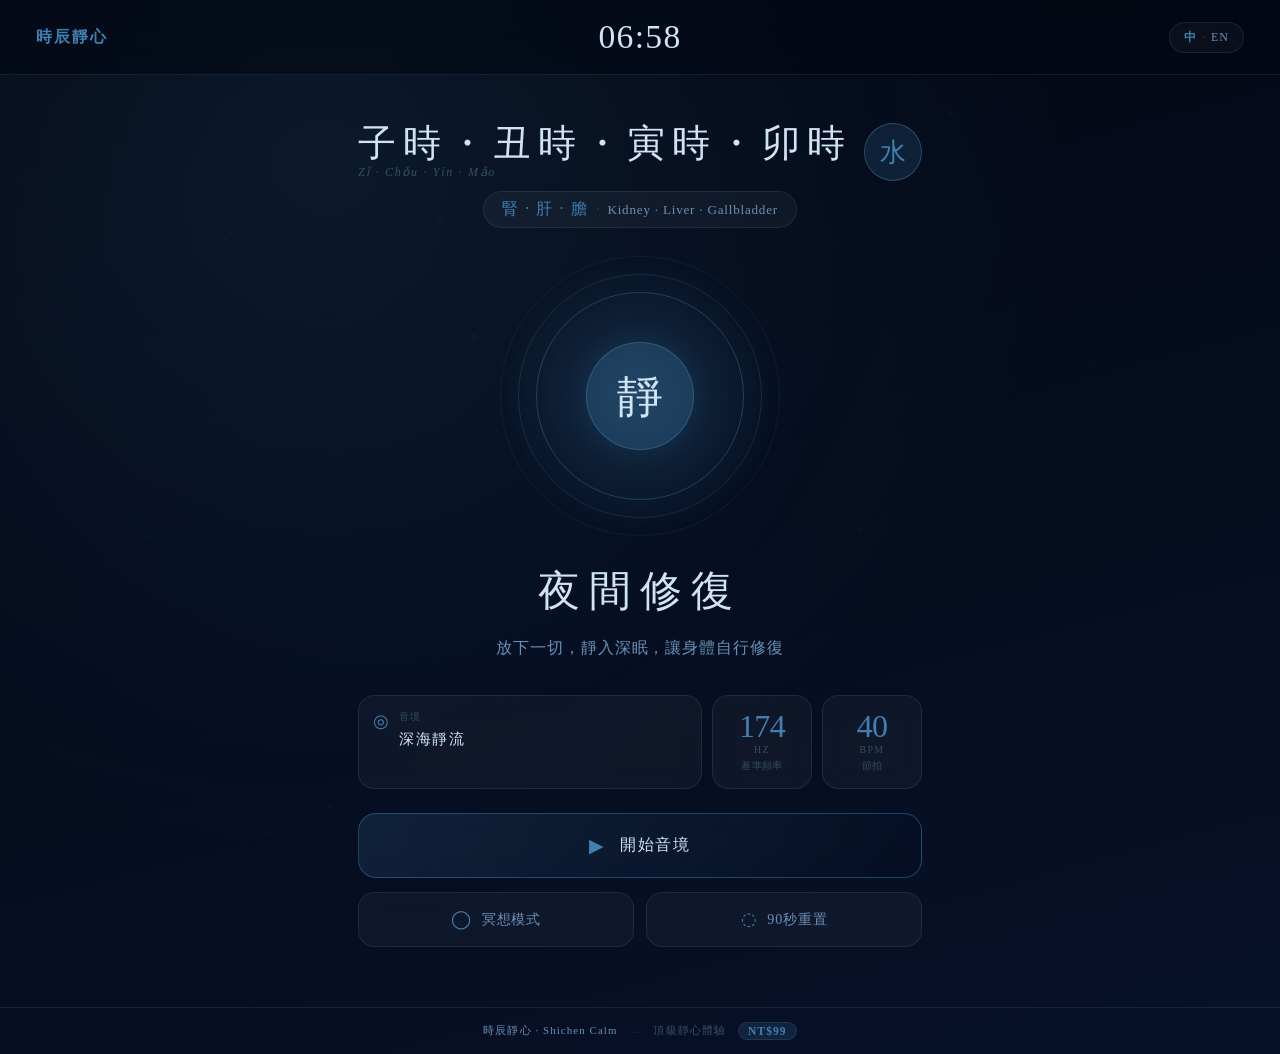
==== commit 583ec4e2: "feat: add Shichen Calm premium bilingual meditation PWA Complete implementation of the Shichen Calm " ====
--- a/index.html
+++ b/index.html
@@ -1,153 +1,303 @@
 <!DOCTYPE html>
-<html lang="zh-Hant">
+<html lang="zh-Hant" data-lang="zh">
 <head>
   <meta charset="UTF-8" />
-  <meta name="viewport" content="width=device-width, initial-scale=1, viewport-fit=cover" />
-  <meta name="theme-color" content="#0f172a" />
+  <meta name="viewport" content="width=device-width, initial-scale=1.0, viewport-fit=cover" />
+  <meta name="mobile-web-app-capable" content="yes" />
   <meta name="apple-mobile-web-app-capable" content="yes" />
   <meta name="apple-mobile-web-app-status-bar-style" content="black-translucent" />
-  <meta name="apple-mobile-web-app-title" content="時辰安穩" />
-  <meta name="description" content="時辰安穩 / Shichen Calm：依照時辰自動切換的車內平穩音樂與冥想 App，支援中文與英文，標示基準音頻，適合 iPad / iPhone 使用。" />
-  <title>時辰安穩 / Shichen Calm</title>
+  <meta name="apple-mobile-web-app-title" content="時辰靜心" />
+  <meta name="theme-color" id="themeMetaColor" content="#030712" />
+  <meta name="description" content="時辰靜心 · Shichen Calm — 根據傳統中醫十二時辰養生節律的雙語冥想應用，專為駕駛與乘客設計。" />
   <link rel="manifest" href="manifest.webmanifest" />
-  <link rel="apple-touch-icon" href="icons/icon-192.png" />
-  <link rel="icon" type="image/png" href="icons/icon-192.png" />
+  <link rel="apple-touch-icon" href="icons/icon-180.svg" />
+  <link rel="icon" href="icons/icon.svg" type="image/svg+xml" />
+  <title>時辰靜心 · Shichen Calm</title>
   <link rel="stylesheet" href="style.css" />
 </head>
 <body>
-  <div class="app-shell">
-    <header class="topbar">
-      <div>
-        <p class="eyebrow" id="eyebrowLabel">iPad / iPhone 車內平穩模式</p>
-        <h1 id="appTitle">時辰安穩</h1>
-        <p class="subhead" id="appSubtitle">一進入就依時辰自動切換。含冥想模式、中英雙語、一次買斷 NT$99。</p>
-      </div>
-      <div class="top-actions">
-        <button id="languageToggle" class="ghost-btn" type="button">EN</button>
-        <button id="installHintBtn" class="ghost-btn" type="button">加入主畫面</button>
-      </div>
-    </header>
-
-    <main class="main-grid">
-      <section class="hero-card">
-        <div class="time-block">
-          <div class="time-row">
-            <span class="tiny-label" id="nowLabel">現在時間</span>
-            <strong id="clock">--:--</strong>
+
+<div id="app">
+
+  <!-- Dynamic background canvas -->
+  <canvas id="bgCanvas" class="bg-canvas" aria-hidden="true"></canvas>
+
+  <!-- ══════════════════ HEADER ══════════════════ -->
+  <header class="app-header" role="banner">
+    <div class="header-left">
+      <span class="app-logo" aria-label="時辰靜心 Shichen Calm">
+        <span class="zh">時辰靜心</span>
+        <span class="en">Shichen Calm</span>
+      </span>
+    </div>
+    <div class="header-center">
+      <time class="live-clock" id="liveClock" aria-live="polite" aria-label="Current time">00:00</time>
+    </div>
+    <div class="header-right">
+      <button
+        class="lang-toggle"
+        id="langToggle"
+        aria-label="Switch language 切換語言"
+        title="切換語言 / Switch Language"
+      >
+        <span class="lt-zh active">中</span>
+        <span class="lt-div">·</span>
+        <span class="lt-en">EN</span>
+      </button>
+    </div>
+  </header>
+
+  <!-- ══════════════════ MAIN ══════════════════ -->
+  <main class="main-screen" id="mainScreen" role="main">
+
+    <!-- Shichen identifier row -->
+    <div class="shichen-row">
+      <div class="shichen-info">
+        <span class="shichen-zh" id="shichenZh">亥時</span>
+        <span class="shichen-py" id="shichenPy">Hài Shí</span>
+      </div>
+      <div class="element-badge" id="elementBadge">
+        <span class="element-zh" id="elementZh">火</span>
+      </div>
+    </div>
+
+    <!-- Organ label -->
+    <div class="organ-row">
+      <span class="organ-zh" id="organZh">三焦</span>
+      <span class="organ-dot">·</span>
+      <span class="organ-en" id="organEn">Triple Burner</span>
+    </div>
+
+    <!-- Breathing orb -->
+    <div class="orb-container" id="orbContainer" aria-hidden="true">
+      <div class="orb-glow"></div>
+      <div class="orb-ring r1"></div>
+      <div class="orb-ring r2"></div>
+      <div class="orb-ring r3"></div>
+      <div class="orb-core">
+        <span class="orb-char" id="orbChar">息</span>
+      </div>
+    </div>
+
+    <!-- Mode title -->
+    <div class="mode-title-block">
+      <h1 class="mode-title-zh zh" id="modeTitleZh">夜晚安定</h1>
+      <p class="mode-title-en en" id="modeTitleEn">Late-Night Settle</p>
+    </div>
+
+    <!-- Emotional goal -->
+    <div class="emotional-block">
+      <p class="emotional-zh zh" id="emotionalZh">放鬆神經，引入睡意，化解殘餘思緒</p>
+      <p class="emotional-en en" id="emotionalEn">Ease the nerves, invite gentle drowsiness, dissolve lingering thoughts</p>
+    </div>
+
+    <!-- Sound mood + metrics row -->
+    <div class="info-grid">
+
+      <div class="info-card sound-card">
+        <div class="info-icon" aria-hidden="true">◎</div>
+        <div class="info-content">
+          <div class="info-label">
+            <span class="zh">音境</span>
+            <span class="en">Sound Mood</span>
           </div>
-          <div class="mode-chip-row">
-            <span class="chip" id="shichenChip">--</span>
-            <span class="chip accent" id="organChip">--</span>
-            <span class="chip outline" id="priceChip">NT$99 Once</span>
+          <div class="info-value">
+            <span class="sound-zh zh" id="soundZh">暮靜流韻</span>
+            <span class="sound-en en" id="soundEn">Dusk Still Resonance</span>
           </div>
         </div>
-
-        <div class="hero-main">
-          <div class="hero-copy">
-            <p class="section-label" id="autoModeLabel">自動模式</p>
-            <h2 id="modeTitle">--</h2>
-            <p id="modeSubtitle">--</p>
+      </div>
+
+      <div class="info-card hz-card">
+        <div class="metric-number" id="metricHz">741</div>
+        <div class="metric-unit">Hz</div>
+        <div class="metric-desc">
+          <span class="zh">基準頻率</span>
+          <span class="en">Base Tone</span>
+        </div>
+      </div>
+
+      <div class="info-card bpm-card">
+        <div class="metric-number" id="metricBpm">44</div>
+        <div class="metric-unit">BPM</div>
+        <div class="metric-desc">
+          <span class="zh">節拍</span>
+          <span class="en">Pulse</span>
+        </div>
+      </div>
+
+    </div><!-- /info-grid -->
+
+    <!-- Primary audio CTA -->
+    <div class="cta-row">
+      <button class="btn-audio" id="btnAudio" aria-pressed="false">
+        <span class="btn-audio-icon" id="btnAudioIcon" aria-hidden="true">▶</span>
+        <span class="btn-audio-text">
+          <span class="zh">開始音境</span>
+          <span class="en">Start Audio</span>
+        </span>
+      </button>
+    </div>
+
+    <!-- Secondary buttons -->
+    <div class="btn-row">
+      <button class="btn-secondary" id="btnMeditation">
+        <span class="btn-sec-icon" aria-hidden="true">◯</span>
+        <span class="btn-sec-text">
+          <span class="zh">冥想模式</span>
+          <span class="en">Meditation</span>
+        </span>
+      </button>
+      <button class="btn-secondary" id="btnBreath">
+        <span class="btn-sec-icon" aria-hidden="true">◌</span>
+        <span class="btn-sec-text">
+          <span class="zh">90秒重置</span>
+          <span class="en">90s Reset</span>
+        </span>
+      </button>
+    </div>
+
+  </main><!-- /main-screen -->
+
+  <!-- ══════════════════ FOOTER ══════════════════ -->
+  <footer class="app-footer" role="contentinfo">
+    <span class="footer-brand">時辰靜心 · Shichen Calm</span>
+    <span class="footer-sep">—</span>
+    <span class="footer-tagline">
+      <span class="zh">頂級靜心體驗</span>
+      <span class="en">Premium Calm Experience</span>
+    </span>
+    <span class="footer-price">NT$99</span>
+  </footer>
+
+</div><!-- /#app -->
+
+
+<!-- ══════════════════ MEDITATION OVERLAY ══════════════════ -->
+<div
+  id="meditationOverlay"
+  class="overlay"
+  aria-hidden="true"
+  role="dialog"
+  aria-modal="true"
+  aria-labelledby="meditationTitle"
+>
+  <div class="overlay-backdrop" id="meditationBackdrop"></div>
+  <div class="overlay-panel">
+    <div class="overlay-top">
+      <h2 class="overlay-title" id="meditationTitle">
+        <span class="zh">冥想模式</span>
+        <span class="en">Meditation Mode</span>
+      </h2>
+      <button class="overlay-close" id="btnMeditationClose" aria-label="Close 關閉">✕</button>
+    </div>
+
+    <!-- Duration selector -->
+    <div class="duration-row" id="durationRow">
+      <button class="dur-btn active" data-mins="5">
+        <span class="dur-num">5</span>
+        <span class="dur-unit">
+          <span class="zh">分鐘</span>
+          <span class="en">min</span>
+        </span>
+      </button>
+      <button class="dur-btn" data-mins="10">
+        <span class="dur-num">10</span>
+        <span class="dur-unit">
+          <span class="zh">分鐘</span>
+          <span class="en">min</span>
+        </span>
+      </button>
+      <button class="dur-btn" data-mins="20">
+        <span class="dur-num">20</span>
+        <span class="dur-unit">
+          <span class="zh">分鐘</span>
+          <span class="en">min</span>
+        </span>
+      </button>
+    </div>
+
+    <!-- Meditation circle -->
+    <div class="med-circle-wrap">
+      <div class="med-circle" id="medCircle">
+        <div class="med-ring" id="medRing"></div>
+        <div class="med-inner">
+          <div class="med-phase" id="medPhase">
+            <span class="zh">靜坐</span>
+            <span class="en">Sit Still</span>
           </div>
-          <div class="mood-card">
-            <div class="metric">
-              <span class="metric-label" id="emotionLabel">情緒目標</span>
-              <strong id="emotionText">--</strong>
-            </div>
-            <div class="metric">
-              <span class="metric-label" id="soundLabel">音樂氛圍</span>
-              <strong id="soundText">--</strong>
-            </div>
+          <div class="med-timer" id="medTimer">5:00</div>
+        </div>
+      </div>
+    </div>
+
+    <button class="btn-primary-overlay" id="btnMeditationStart">
+      <span class="zh">開始冥想</span>
+      <span class="en">Begin</span>
+    </button>
+  </div>
+</div>
+
+
+<!-- ══════════════════ BREATHING OVERLAY ══════════════════ -->
+<div
+  id="breathingOverlay"
+  class="overlay"
+  aria-hidden="true"
+  role="dialog"
+  aria-modal="true"
+  aria-labelledby="breathingTitle"
+>
+  <div class="overlay-backdrop" id="breathingBackdrop"></div>
+  <div class="overlay-panel">
+    <div class="overlay-top">
+      <h2 class="overlay-title" id="breathingTitle">
+        <span class="zh">90秒呼吸重置</span>
+        <span class="en">90s Breathing Reset</span>
+      </h2>
+      <button class="overlay-close" id="btnBreathClose" aria-label="Close 關閉">✕</button>
+    </div>
+
+    <div class="breath-instruction">
+      <span class="zh">吸氣 4秒 · 呼氣 6秒 · 共 9 輪</span>
+      <span class="en">Inhale 4s · Exhale 6s · 9 cycles</span>
+    </div>
+
+    <!-- Breathing circle -->
+    <div class="breath-circle-wrap">
+      <div class="breath-circle" id="breathCircle">
+        <svg class="breath-svg" viewBox="0 0 200 200" aria-hidden="true">
+          <circle class="breath-track" cx="100" cy="100" r="80"/>
+          <circle class="breath-fill" id="breathFill" cx="100" cy="100" r="80"/>
+        </svg>
+        <div class="breath-inner">
+          <div class="breath-phase" id="breathPhase">
+            <span class="zh">準備</span>
+            <span class="en">Ready</span>
           </div>
-        </div>
-
-        <div class="frequency-grid">
-          <div class="freq-card">
-            <span class="metric-label" id="freqLabel">基準音頻</span>
-            <strong id="frequencyValue">-- Hz</strong>
-            <small id="freqNote">作為原創冥想聲景的基礎音色標示</small>
-          </div>
-          <div class="freq-card">
-            <span class="metric-label" id="pulseLabel">節奏</span>
-            <strong id="pulseValue">-- BPM</strong>
-            <small id="pulseNote">建議播放節奏範圍</small>
-          </div>
-          <div class="freq-card">
-            <span class="metric-label" id="meditationLabel">冥想</span>
-            <strong id="meditationValue">90 sec Reset</strong>
-            <small id="meditationNote">進入短版呼吸與安定引導</small>
-          </div>
-        </div>
-
-        <div class="cta-row">
-          <button id="playBtn" class="primary-btn" type="button">開始播放</button>
-          <button id="meditationBtn" class="secondary-btn" type="button">開始冥想</button>
-          <button id="resetBtn" class="ghost-strong-btn" type="button">90 秒拉回</button>
-        </div>
-
-        <div class="status-box" id="statusBox">
-          聲音尚未開始。點一下「開始播放」即可啟動原創聲景。
-        </div>
-      </section>
-
-      <aside class="panel-stack">
-        <section class="panel">
-          <div class="panel-head">
-            <h3 id="adviceTitle">現在最適合</h3>
-            <span class="panel-badge" id="modeBadge">AUTO</span>
-          </div>
-          <ul id="adviceList" class="bullet-list"></ul>
-        </section>
-
-        <section class="panel">
-          <div class="panel-head">
-            <h3 id="meditationPanelTitle">冥想引導</h3>
-            <span class="panel-badge">Meditation</span>
-          </div>
-          <div class="meditation-box">
-            <p id="voiceLine">--</p>
-            <div class="breath-ring-wrap">
-              <div id="breathRing" class="breath-ring">
-                <span id="breathText">準備</span>
-              </div>
-            </div>
-            <p class="helper" id="helperLine">點擊開始冥想後，依圈圈節奏呼吸。</p>
-          </div>
-        </section>
-
-        <section class="panel">
-          <div class="panel-head">
-            <h3 id="settingsTitle">設定</h3>
-            <span class="panel-badge">PWA</span>
-          </div>
-
-          <label class="setting-row">
-            <span id="autoPlayLabel">進入後自動準備播放</span>
-            <input id="autoPrepareToggle" type="checkbox" checked />
-          </label>
-
-          <label class="setting-row">
-            <span id="meditationDefaultLabel">預設顯示冥想區</span>
-            <input id="meditationDefaultToggle" type="checkbox" checked />
-          </label>
-
-          <label class="setting-column">
-            <span id="manualModeLabel">手動覆蓋模式</span>
-            <select id="manualModeSelect"></select>
-          </label>
-
-          <label class="setting-column">
-            <span id="licenseLabel">授權模式</span>
-            <input id="licenseField" type="text" value="One-time purchase / NT$99" readonly />
-          </label>
-        </section>
-      </aside>
-    </main>
-
-    <footer class="footer-note">
-      <p id="footerText">此 App 以時辰與氛圍為靈感，提供原創聲景與冥想流程；基準音頻為創作標示，不作醫療診斷或療效保證。</p>
-    </footer>
+          <div class="breath-cycle" id="breathCycle">9</div>
+        </div>
+      </div>
+    </div>
+
+    <!-- Progress bar -->
+    <div class="breath-progress-wrap">
+      <div class="breath-progress-track">
+        <div class="breath-progress-bar" id="breathProgressBar"></div>
+      </div>
+      <div class="breath-progress-label">
+        <span id="breathSecsLeft">90</span>s
+      </div>
+    </div>
+
+    <button class="btn-primary-overlay" id="btnBreathStart">
+      <span class="zh">開始重置</span>
+      <span class="en">Begin Reset</span>
+    </button>
   </div>
-
-  <script src="app.js"></script>
+</div>
+
+
+<script src="app.js"></script>
 </body>
 </html>
--- a/style.css
+++ b/style.css
@@ -1,146 +1,1047 @@
+/* ============================================================
+   SHICHEN CALM — style.css
+   Premium Bilingual Meditation App · iPad & iPhone
+   ============================================================ */
+
+/* ── Reset & Base ── */
+*, *::before, *::after {
+  box-sizing: border-box;
+  margin: 0;
+  padding: 0;
+}
+
+html {
+  font-size: 16px;
+  -webkit-text-size-adjust: 100%;
+  text-size-adjust: 100%;
+  height: -webkit-fill-available;
+}
+
+body {
+  font-family: -apple-system, 'PingFang SC', 'Noto Serif SC', 'Microsoft YaHei UI',
+               'Heiti SC', 'Georgia', 'Times New Roman', serif;
+  background: #030712;
+  color: var(--text-primary);
+  min-height: 100vh;
+  min-height: -webkit-fill-available;
+  overflow-x: hidden;
+  -webkit-font-smoothing: antialiased;
+  -moz-osx-font-smoothing: grayscale;
+}
+
+/* ── CSS Custom Properties ── */
 :root {
-  --bg: #07111f;
-  --card: rgba(15, 23, 42, 0.78);
-  --card-2: rgba(15, 23, 42, 0.58);
-  --line: rgba(148, 163, 184, 0.16);
-  --text: #f8fafc;
-  --muted: #cbd5e1;
-  --accent: #7dd3fc;
-  --accent-2: #c4b5fd;
-  --good: #86efac;
-  --warn: #fde68a;
-  --shadow: 0 28px 60px rgba(2, 8, 23, 0.44);
-}
-* { box-sizing: border-box; }
-html, body {
-  margin: 0; padding: 0;
-  background: radial-gradient(circle at top, #173455 0%, #0b1628 45%, #040814 100%);
-  color: var(--text);
-  font-family: -apple-system, BlinkMacSystemFont, "SF Pro Text", "PingFang TC", "Microsoft JhengHei", sans-serif;
-}
-body { min-height: 100vh; }
-button, select, input { font: inherit; }
-
-.app-shell {
-  max-width: 1320px;
+  --bg-1: #030712;
+  --bg-2: #071128;
+  --accent: #4080b0;
+  --accent-soft: rgba(64, 128, 176, 0.18);
+  --accent-glow: rgba(64, 128, 176, 0.12);
+  --orb-color: rgba(64, 128, 176, 0.3);
+  --btn-border: rgba(64, 128, 176, 0.45);
+  --text-primary: #d0e4f5;
+  --text-secondary: #6a90b8;
+  --text-muted: #3a5878;
+  --card-bg: rgba(255, 255, 255, 0.04);
+  --card-border: rgba(255, 255, 255, 0.08);
+  --pulse-period: 1.5s;
+  --mode-transition: 1.8s;
+  --safe-top: env(safe-area-inset-top, 0px);
+  --safe-bottom: env(safe-area-inset-bottom, 0px);
+  --safe-left: env(safe-area-inset-left, 0px);
+  --safe-right: env(safe-area-inset-right, 0px);
+}
+
+/* ── App Container ── */
+#app {
+  position: relative;
+  min-height: 100vh;
+  min-height: 100dvh;
+  display: flex;
+  flex-direction: column;
+  background: radial-gradient(ellipse at 25% 15%, var(--accent-glow), transparent 55%),
+              linear-gradient(165deg, var(--bg-1) 0%, var(--bg-2) 100%);
+  transition:
+    background var(--mode-transition) ease,
+    --bg-1 var(--mode-transition) ease,
+    --bg-2 var(--mode-transition) ease;
+  padding-top: var(--safe-top);
+}
+
+/* ── Background Canvas ── */
+.bg-canvas {
+  position: fixed;
+  inset: 0;
+  width: 100%;
+  height: 100%;
+  pointer-events: none;
+  z-index: 0;
+  opacity: 0.35;
+}
+
+/* ── Header ── */
+.app-header {
+  position: sticky;
+  top: 0;
+  z-index: 100;
+  display: flex;
+  align-items: center;
+  justify-content: space-between;
+  padding: 14px 20px;
+  backdrop-filter: blur(24px);
+  -webkit-backdrop-filter: blur(24px);
+  background: rgba(3, 7, 18, 0.55);
+  border-bottom: 1px solid var(--card-border);
+  transition: border-color var(--mode-transition) ease;
+  gap: 12px;
+}
+
+.header-left { flex: 1; }
+.header-center { flex: 0 0 auto; }
+.header-right { flex: 1; display: flex; justify-content: flex-end; }
+
+.app-logo {
+  display: inline-flex;
+  flex-direction: column;
+  line-height: 1;
+  gap: 2px;
+}
+
+.logo-zh, .app-logo .zh {
+  font-size: 1rem;
+  font-weight: 600;
+  color: var(--accent);
+  letter-spacing: 0.12em;
+  transition: color var(--mode-transition) ease;
+}
+
+.logo-en, .app-logo .en {
+  font-size: 0.62rem;
+  font-weight: 400;
+  color: var(--text-muted);
+  letter-spacing: 0.18em;
+  text-transform: uppercase;
+}
+
+.live-clock {
+  font-size: 1.6rem;
+  font-weight: 200;
+  letter-spacing: 0.04em;
+  color: var(--text-primary);
+  font-variant-numeric: tabular-nums;
+  transition: color var(--mode-transition) ease;
+  white-space: nowrap;
+}
+
+.lang-toggle {
+  display: flex;
+  align-items: center;
+  gap: 5px;
+  background: var(--card-bg);
+  border: 1px solid var(--card-border);
+  border-radius: 24px;
+  padding: 6px 14px;
+  cursor: pointer;
+  font-family: inherit;
+  font-size: 0.75rem;
+  color: var(--text-secondary);
+  letter-spacing: 0.08em;
+  transition: all 0.3s ease;
+  -webkit-tap-highlight-color: transparent;
+}
+
+.lang-toggle:hover,
+.lang-toggle:focus-visible {
+  background: var(--accent-soft);
+  border-color: var(--accent);
+  color: var(--text-primary);
+  outline: none;
+}
+
+.lt-div { opacity: 0.35; }
+.lt-zh, .lt-en { transition: color 0.3s ease, font-weight 0.3s ease; }
+.lt-zh.active, .lt-en.active { color: var(--accent); font-weight: 700; }
+
+/* ── Main Screen ── */
+.main-screen {
+  position: relative;
+  z-index: 1;
+  flex: 1;
+  display: flex;
+  flex-direction: column;
+  align-items: center;
+  padding: 28px 20px 32px;
+  max-width: 580px;
   margin: 0 auto;
-  padding: max(20px, env(safe-area-inset-top)) 20px max(24px, env(safe-area-inset-bottom));
-}
-.topbar {
-  display: flex; justify-content: space-between; align-items: flex-start; gap: 16px; margin-bottom: 18px;
-}
-.eyebrow { margin: 0 0 8px; font-size: 13px; letter-spacing: .08em; text-transform: uppercase; color: var(--accent); }
-h1 { margin: 0 0 8px; font-size: clamp(30px, 4vw, 48px); }
-.subhead { margin: 0; color: var(--muted); font-size: 15px; line-height: 1.6; max-width: 720px; }
-.top-actions { display: flex; gap: 10px; flex-wrap: wrap; }
-
-.main-grid {
-  display: grid; grid-template-columns: minmax(0, 1.65fr) minmax(330px, .95fr); gap: 18px;
-}
-.hero-card, .panel {
-  background: linear-gradient(180deg, rgba(15, 23, 42, 0.84) 0%, rgba(15, 23, 42, 0.66) 100%);
-  border: 1px solid var(--line); border-radius: 28px; box-shadow: var(--shadow);
-}
-.hero-card { padding: 24px; display: grid; gap: 20px; }
-.panel-stack { display: grid; gap: 18px; }
-.panel { padding: 20px; }
-
-.time-block { display: flex; justify-content: space-between; align-items: flex-start; gap: 16px; flex-wrap: wrap; }
-.time-row { display: flex; flex-direction: column; gap: 8px; }
-.tiny-label, .section-label, .metric-label, .helper {
-  color: var(--muted); font-size: 13px; line-height: 1.5;
-}
-#clock { font-size: clamp(34px, 5vw, 52px); }
-.mode-chip-row { display: flex; gap: 10px; flex-wrap: wrap; align-items: center; }
-.chip {
-  display: inline-flex; align-items: center; justify-content: center;
-  min-height: 38px; padding: 0 14px; border-radius: 999px; font-size: 13px; font-weight: 700;
-  background: rgba(125, 211, 252, .16); color: var(--text); border: 1px solid rgba(125, 211, 252, .18);
-}
-.chip.accent { background: rgba(196, 181, 253, .14); border-color: rgba(196, 181, 253, .24); }
-.chip.outline { background: transparent; border-color: rgba(248,250,252,.18); }
-
-.hero-main {
-  display: grid; grid-template-columns: minmax(0, 1.3fr) minmax(260px, .9fr); gap: 18px; align-items: stretch;
-}
-.hero-copy h2 { margin: 0 0 10px; font-size: clamp(30px, 4vw, 52px); line-height: 1.08; }
-.hero-copy p { margin: 0; color: var(--muted); font-size: 18px; line-height: 1.68; }
-.mood-card {
-  display: grid; gap: 14px; background: rgba(248,250,252,.03);
-  border: 1px solid rgba(248,250,252,.08); border-radius: 22px; padding: 18px;
-}
-.metric { display: grid; gap: 6px; }
-.metric strong { font-size: 20px; }
-
-.frequency-grid {
-  display: grid; grid-template-columns: repeat(3, minmax(0, 1fr)); gap: 14px;
-}
-.freq-card {
-  display: grid; gap: 8px; padding: 16px; border-radius: 20px;
-  background: rgba(248,250,252,.03); border: 1px solid rgba(248,250,252,.08);
-}
-.freq-card strong { font-size: 24px; }
-.freq-card small { color: var(--muted); line-height: 1.5; }
-
-.cta-row { display: flex; gap: 12px; flex-wrap: wrap; }
-.primary-btn, .secondary-btn, .ghost-strong-btn, .ghost-btn {
-  border-radius: 18px; border: 1px solid transparent; cursor: pointer;
-  min-height: 52px; padding: 0 18px; transition: .2s ease; font-weight: 700;
-}
-.primary-btn { background: linear-gradient(135deg, var(--accent), var(--accent-2)); color: #03111f; }
-.secondary-btn { background: rgba(248,250,252,.08); color: var(--text); border-color: rgba(248,250,252,.12); }
-.ghost-strong-btn, .ghost-btn { background: transparent; color: var(--text); border-color: rgba(248,250,252,.18); }
-.primary-btn:hover, .secondary-btn:hover, .ghost-strong-btn:hover, .ghost-btn:hover { transform: translateY(-1px); }
-
-.status-box {
-  min-height: 64px; padding: 16px 18px; border-radius: 18px; line-height: 1.65;
-  background: rgba(134, 239, 172, .08); border: 1px solid rgba(134, 239, 172, .18);
-}
-.panel-head { display: flex; justify-content: space-between; gap: 12px; align-items: center; margin-bottom: 12px; }
-.panel-head h3 { margin: 0; font-size: 22px; }
-.panel-badge {
-  display: inline-flex; align-items: center; min-height: 32px; padding: 0 12px;
-  border-radius: 999px; background: rgba(125, 211, 252, .14); border: 1px solid rgba(125, 211, 252, .18);
-  font-size: 12px; font-weight: 800; letter-spacing: .06em;
-}
-.bullet-list { margin: 0; padding-left: 18px; display: grid; gap: 10px; line-height: 1.7; color: var(--muted); }
-
-.meditation-box { display: grid; gap: 14px; }
-.meditation-box p { margin: 0; line-height: 1.7; }
-.breath-ring-wrap { display: flex; justify-content: center; padding: 8px 0; }
-.breath-ring {
-  width: 180px; height: 180px; border-radius: 50%;
-  display: flex; align-items: center; justify-content: center;
-  background: radial-gradient(circle, rgba(125,211,252,.34) 0%, rgba(125,211,252,.12) 52%, rgba(125,211,252,.04) 72%);
-  border: 1px solid rgba(125,211,252,.2);
-  box-shadow: 0 0 0 0 rgba(125,211,252,.18);
-  transition: transform 4s ease-in-out, box-shadow 4s ease-in-out;
-}
-.breath-ring.active {
-  transform: scale(1.12);
-  box-shadow: 0 0 0 22px rgba(125,211,252,.08);
-}
-.breath-ring span { font-size: 24px; font-weight: 800; }
-
-.setting-row, .setting-column {
-  display: flex; justify-content: space-between; align-items: center; gap: 14px;
-  padding: 14px 0; border-bottom: 1px solid rgba(248,250,252,.08);
-}
-.setting-column { align-items: flex-start; flex-direction: column; }
-.setting-row:last-child, .setting-column:last-child { border-bottom: 0; }
-select, input[type="text"] {
-  width: 100%; min-height: 48px; border-radius: 16px; border: 1px solid rgba(248,250,252,.14);
-  background: rgba(248,250,252,.04); color: var(--text); padding: 0 14px;
-}
-input[type="checkbox"] { width: 24px; height: 24px; accent-color: #7dd3fc; }
-
-.footer-note { margin-top: 18px; color: var(--muted); font-size: 13px; line-height: 1.65; }
-
-@media (max-width: 1024px) {
-  .main-grid, .hero-main, .frequency-grid { grid-template-columns: 1fr; }
-}
-@media (max-width: 720px) {
-  .app-shell { padding-left: 14px; padding-right: 14px; }
-  .hero-card, .panel { border-radius: 22px; }
-  .breath-ring { width: 150px; height: 150px; }
-}
+  width: 100%;
+  padding-bottom: calc(32px + var(--safe-bottom));
+}
+
+/* ── Shichen Row ── */
+.shichen-row {
+  display: flex;
+  align-items: center;
+  justify-content: space-between;
+  width: 100%;
+  margin-bottom: 10px;
+}
+
+.shichen-info {
+  display: flex;
+  flex-direction: column;
+  gap: 3px;
+}
+
+.shichen-zh {
+  font-size: 2rem;
+  font-weight: 200;
+  letter-spacing: 0.18em;
+  color: var(--text-primary);
+  line-height: 1;
+  transition: color var(--mode-transition) ease;
+}
+
+.shichen-py {
+  font-size: 0.75rem;
+  letter-spacing: 0.14em;
+  color: var(--text-muted);
+  font-style: italic;
+}
+
+.element-badge {
+  width: 50px;
+  height: 50px;
+  border-radius: 50%;
+  display: flex;
+  align-items: center;
+  justify-content: center;
+  background: var(--accent-soft);
+  border: 1px solid var(--btn-border);
+  transition: all var(--mode-transition) ease;
+  flex-shrink: 0;
+}
+
+.element-zh {
+  font-size: 1.4rem;
+  color: var(--accent);
+  transition: color var(--mode-transition) ease;
+}
+
+/* ── Organ Row ── */
+.organ-row {
+  display: inline-flex;
+  align-items: center;
+  gap: 8px;
+  margin-bottom: 28px;
+  padding: 7px 18px;
+  background: var(--card-bg);
+  border: 1px solid var(--card-border);
+  border-radius: 24px;
+  transition: all var(--mode-transition) ease;
+}
+
+.organ-zh {
+  font-size: 1rem;
+  font-weight: 500;
+  color: var(--accent);
+  letter-spacing: 0.1em;
+  transition: color var(--mode-transition) ease;
+}
+
+.organ-dot { color: var(--text-muted); font-size: 0.75rem; }
+
+.organ-en {
+  font-size: 0.82rem;
+  color: var(--text-secondary);
+  letter-spacing: 0.06em;
+}
+
+/* ── Breathing Orb ── */
+.orb-container {
+  position: relative;
+  width: 210px;
+  height: 210px;
+  display: flex;
+  align-items: center;
+  justify-content: center;
+  margin-bottom: 28px;
+  flex-shrink: 0;
+}
+
+.orb-glow {
+  position: absolute;
+  inset: 0;
+  border-radius: 50%;
+  background: radial-gradient(circle, var(--orb-color) 0%, transparent 70%);
+  animation: orbGlow var(--pulse-period) ease-in-out infinite;
+  transition: background var(--mode-transition) ease;
+}
+
+@keyframes orbGlow {
+  0%, 100% { opacity: 0.5; transform: scale(1); }
+  50%       { opacity: 1;   transform: scale(1.18); }
+}
+
+.orb-ring {
+  position: absolute;
+  border-radius: 50%;
+  border: 1px solid var(--accent);
+  transition: border-color var(--mode-transition) ease;
+}
+
+.orb-ring.r1 {
+  inset: 0;
+  opacity: 0.12;
+  animation: ringPulse var(--pulse-period) ease-in-out infinite;
+}
+
+.orb-ring.r2 {
+  inset: 18px;
+  opacity: 0.22;
+  animation: ringPulse var(--pulse-period) ease-in-out infinite 0.22s;
+}
+
+.orb-ring.r3 {
+  inset: 36px;
+  opacity: 0.38;
+  animation: ringPulse var(--pulse-period) ease-in-out infinite 0.44s;
+}
+
+@keyframes ringPulse {
+  0%, 100% { transform: scale(1);    opacity: 0.2; }
+  50%       { transform: scale(1.06); opacity: 0.65; }
+}
+
+.orb-core {
+  position: relative;
+  z-index: 2;
+  width: 84px;
+  height: 84px;
+  border-radius: 50%;
+  background: var(--orb-color);
+  border: 1px solid var(--btn-border);
+  display: flex;
+  align-items: center;
+  justify-content: center;
+  transition: all var(--mode-transition) ease;
+  box-shadow: 0 0 30px var(--accent-glow);
+}
+
+.orb-char {
+  font-size: 2.2rem;
+  color: var(--text-primary);
+  font-weight: 200;
+  transition: color var(--mode-transition) ease;
+}
+
+/* ── Mode Title Block ── */
+.mode-title-block {
+  text-align: center;
+  margin-bottom: 14px;
+  width: 100%;
+}
+
+.mode-title-zh {
+  font-size: 1.9rem;
+  font-weight: 200;
+  letter-spacing: 0.22em;
+  color: var(--text-primary);
+  line-height: 1.3;
+  transition: color var(--mode-transition) ease;
+}
+
+.mode-title-en {
+  font-size: 0.78rem;
+  letter-spacing: 0.24em;
+  color: var(--text-muted);
+  text-transform: uppercase;
+  margin-top: 5px;
+  font-weight: 400;
+}
+
+/* ── Emotional Block ── */
+.emotional-block {
+  text-align: center;
+  margin-bottom: 28px;
+  padding: 0 4px;
+  width: 100%;
+}
+
+.emotional-zh {
+  display: block;
+  font-size: 0.9rem;
+  color: var(--text-secondary);
+  line-height: 2;
+  letter-spacing: 0.06em;
+  margin-bottom: 4px;
+  transition: color var(--mode-transition) ease;
+}
+
+.emotional-en {
+  display: block;
+  font-size: 0.75rem;
+  color: var(--text-muted);
+  line-height: 1.8;
+  letter-spacing: 0.06em;
+  font-style: italic;
+}
+
+/* ── Info Grid ── */
+.info-grid {
+  display: grid;
+  grid-template-columns: 1fr 88px 88px;
+  gap: 10px;
+  width: 100%;
+  margin-bottom: 24px;
+}
+
+.info-card {
+  background: var(--card-bg);
+  border: 1px solid var(--card-border);
+  border-radius: 16px;
+  padding: 14px;
+  backdrop-filter: blur(12px);
+  -webkit-backdrop-filter: blur(12px);
+  transition: all var(--mode-transition) ease;
+}
+
+.sound-card {
+  display: flex;
+  align-items: flex-start;
+  gap: 10px;
+}
+
+.info-icon {
+  font-size: 1.1rem;
+  color: var(--accent);
+  transition: color var(--mode-transition) ease;
+  flex-shrink: 0;
+  margin-top: 1px;
+}
+
+.info-content { flex: 1; min-width: 0; }
+
+.info-label {
+  font-size: 0.62rem;
+  letter-spacing: 0.14em;
+  color: var(--text-muted);
+  text-transform: uppercase;
+  margin-bottom: 5px;
+}
+
+.info-label .zh,
+.info-label .en { display: block; }
+
+.info-value { display: flex; flex-direction: column; gap: 2px; }
+
+.sound-zh {
+  font-size: 0.95rem;
+  font-weight: 500;
+  color: var(--text-primary);
+  letter-spacing: 0.1em;
+  transition: color var(--mode-transition) ease;
+}
+
+.sound-en {
+  font-size: 0.68rem;
+  color: var(--text-muted);
+  letter-spacing: 0.04em;
+}
+
+.hz-card,
+.bpm-card {
+  display: flex;
+  flex-direction: column;
+  align-items: center;
+  justify-content: center;
+  gap: 1px;
+  text-align: center;
+}
+
+.metric-number {
+  font-size: 1.75rem;
+  font-weight: 200;
+  color: var(--accent);
+  letter-spacing: -0.02em;
+  line-height: 1;
+  font-variant-numeric: tabular-nums;
+  transition: color var(--mode-transition) ease;
+}
+
+.metric-unit {
+  font-size: 0.62rem;
+  letter-spacing: 0.14em;
+  color: var(--text-muted);
+  text-transform: uppercase;
+  margin-top: 1px;
+}
+
+.metric-desc {
+  font-size: 0.6rem;
+  color: var(--text-muted);
+  letter-spacing: 0.04em;
+  margin-top: 3px;
+}
+
+.metric-desc .zh,
+.metric-desc .en { display: block; line-height: 1.5; }
+
+/* ── CTA Row ── */
+.cta-row {
+  width: 100%;
+  margin-bottom: 14px;
+}
+
+.btn-audio {
+  width: 100%;
+  display: flex;
+  align-items: center;
+  justify-content: center;
+  gap: 14px;
+  padding: 18px 24px;
+  background: linear-gradient(135deg, var(--accent-soft) 0%, transparent 100%);
+  border: 1px solid var(--btn-border);
+  border-radius: 18px;
+  color: var(--text-primary);
+  font-family: inherit;
+  font-size: 1rem;
+  letter-spacing: 0.1em;
+  cursor: pointer;
+  transition: all 0.3s ease;
+  -webkit-tap-highlight-color: transparent;
+  backdrop-filter: blur(12px);
+  -webkit-backdrop-filter: blur(12px);
+}
+
+.btn-audio:hover,
+.btn-audio:focus-visible {
+  background: var(--accent-soft);
+  border-color: var(--accent);
+  box-shadow: 0 0 28px var(--accent-glow), inset 0 0 18px var(--accent-glow);
+  outline: none;
+}
+
+.btn-audio:active { transform: scale(0.98); }
+
+.btn-audio[aria-pressed="true"] {
+  background: var(--accent-soft);
+  border-color: var(--accent);
+  box-shadow: 0 0 36px var(--accent-glow);
+}
+
+.btn-audio-icon {
+  font-size: 1.2rem;
+  color: var(--accent);
+  transition: color var(--mode-transition) ease;
+  flex-shrink: 0;
+}
+
+.btn-audio-text {
+  display: flex;
+  flex-direction: column;
+  align-items: flex-start;
+  gap: 2px;
+}
+
+.btn-audio-text .zh { font-size: 1rem; font-weight: 500; }
+.btn-audio-text .en { font-size: 0.68rem; letter-spacing: 0.14em; opacity: 0.65; }
+
+/* ── Secondary Buttons ── */
+.btn-row {
+  display: grid;
+  grid-template-columns: 1fr 1fr;
+  gap: 12px;
+  width: 100%;
+}
+
+.btn-secondary {
+  display: flex;
+  align-items: center;
+  justify-content: center;
+  gap: 10px;
+  padding: 14px 12px;
+  background: var(--card-bg);
+  border: 1px solid var(--card-border);
+  border-radius: 16px;
+  color: var(--text-secondary);
+  font-family: inherit;
+  font-size: 0.85rem;
+  letter-spacing: 0.06em;
+  cursor: pointer;
+  transition: all 0.3s ease;
+  -webkit-tap-highlight-color: transparent;
+  backdrop-filter: blur(12px);
+  -webkit-backdrop-filter: blur(12px);
+}
+
+.btn-secondary:hover,
+.btn-secondary:focus-visible {
+  background: var(--accent-soft);
+  border-color: var(--accent);
+  color: var(--text-primary);
+  outline: none;
+}
+
+.btn-secondary:active { transform: scale(0.97); }
+
+.btn-sec-icon {
+  font-size: 1.1rem;
+  color: var(--accent);
+  transition: color var(--mode-transition) ease;
+  flex-shrink: 0;
+}
+
+.btn-sec-text {
+  display: flex;
+  flex-direction: column;
+  align-items: flex-start;
+  gap: 2px;
+}
+
+.btn-sec-text .zh  { font-size: 0.88rem; font-weight: 500; }
+.btn-sec-text .en  { font-size: 0.65rem; letter-spacing: 0.12em; opacity: 0.6; }
+
+/* ── Footer ── */
+.app-footer {
+  position: relative;
+  z-index: 1;
+  padding: 14px 20px;
+  padding-bottom: calc(14px + var(--safe-bottom));
+  text-align: center;
+  border-top: 1px solid var(--card-border);
+  display: flex;
+  align-items: center;
+  justify-content: center;
+  flex-wrap: wrap;
+  gap: 8px 12px;
+  font-size: 0.68rem;
+  color: var(--text-muted);
+  letter-spacing: 0.1em;
+  transition: border-color var(--mode-transition) ease;
+}
+
+.footer-brand { font-weight: 500; color: var(--text-secondary); }
+.footer-sep   { opacity: 0.3; }
+
+.footer-price {
+  padding: 2px 9px;
+  background: var(--accent-soft);
+  border: 1px solid var(--card-border);
+  border-radius: 12px;
+  color: var(--accent);
+  font-weight: 600;
+  font-size: 0.72rem;
+  transition: all var(--mode-transition) ease;
+}
+
+/* ── Language Visibility ── */
+[data-lang="zh"] .en { display: none !important; }
+[data-lang="en"] .zh { display: none !important; }
+
+/* ── Overlay ── */
+.overlay {
+  position: fixed;
+  inset: 0;
+  z-index: 500;
+  display: flex;
+  align-items: flex-end;
+  justify-content: center;
+  pointer-events: none;
+  opacity: 0;
+  transition: opacity 0.3s ease;
+}
+
+.overlay[aria-hidden="false"] {
+  pointer-events: auto;
+  opacity: 1;
+}
+
+.overlay-backdrop {
+  position: absolute;
+  inset: 0;
+  background: rgba(0, 0, 0, 0.72);
+  backdrop-filter: blur(10px);
+  -webkit-backdrop-filter: blur(10px);
+}
+
+.overlay-panel {
+  position: relative;
+  z-index: 1;
+  width: 100%;
+  max-width: 580px;
+  background: linear-gradient(175deg, var(--bg-2) 0%, var(--bg-1) 100%);
+  border: 1px solid var(--card-border);
+  border-bottom: none;
+  border-radius: 28px 28px 0 0;
+  padding: 28px 24px;
+  padding-bottom: calc(32px + var(--safe-bottom));
+  transform: translateY(100%);
+  transition: transform 0.42s cubic-bezier(0.32, 0.72, 0, 1);
+  max-height: 92dvh;
+  overflow-y: auto;
+}
+
+.overlay[aria-hidden="false"] .overlay-panel {
+  transform: translateY(0);
+}
+
+.overlay-top {
+  display: flex;
+  align-items: center;
+  justify-content: space-between;
+  margin-bottom: 22px;
+}
+
+.overlay-title {
+  font-size: 1.15rem;
+  font-weight: 300;
+  color: var(--text-primary);
+  letter-spacing: 0.12em;
+}
+
+.overlay-close {
+  width: 34px;
+  height: 34px;
+  border-radius: 50%;
+  background: var(--card-bg);
+  border: 1px solid var(--card-border);
+  color: var(--text-secondary);
+  cursor: pointer;
+  font-size: 0.85rem;
+  display: flex;
+  align-items: center;
+  justify-content: center;
+  transition: all 0.3s ease;
+  font-family: inherit;
+  -webkit-tap-highlight-color: transparent;
+  flex-shrink: 0;
+}
+
+.overlay-close:hover { background: var(--accent-soft); border-color: var(--accent); color: var(--text-primary); }
+
+/* ── Duration Selector ── */
+.duration-row {
+  display: flex;
+  gap: 10px;
+  margin-bottom: 22px;
+}
+
+.dur-btn {
+  flex: 1;
+  display: flex;
+  flex-direction: column;
+  align-items: center;
+  padding: 12px 8px;
+  background: var(--card-bg);
+  border: 1px solid var(--card-border);
+  border-radius: 14px;
+  color: var(--text-secondary);
+  cursor: pointer;
+  font-family: inherit;
+  transition: all 0.3s ease;
+  -webkit-tap-highlight-color: transparent;
+}
+
+.dur-btn.active {
+  background: var(--accent-soft);
+  border-color: var(--accent);
+  color: var(--text-primary);
+}
+
+.dur-btn:hover { background: var(--accent-soft); border-color: var(--accent); }
+
+.dur-num {
+  font-size: 1.6rem;
+  font-weight: 200;
+  color: var(--accent);
+  line-height: 1;
+  transition: color var(--mode-transition) ease;
+}
+
+.dur-unit {
+  font-size: 0.68rem;
+  letter-spacing: 0.1em;
+  margin-top: 3px;
+  opacity: 0.7;
+}
+
+/* ── Meditation Circle ── */
+.med-circle-wrap {
+  display: flex;
+  justify-content: center;
+  margin-bottom: 24px;
+}
+
+.med-circle {
+  position: relative;
+  width: 200px;
+  height: 200px;
+  display: flex;
+  align-items: center;
+  justify-content: center;
+}
+
+.med-ring {
+  position: absolute;
+  inset: 0;
+  border-radius: 50%;
+  border: 2px solid var(--accent);
+  opacity: 0.3;
+  transition: border-color var(--mode-transition) ease, transform 4s ease-in-out, opacity 4s ease-in-out;
+}
+
+.med-circle.inhale .med-ring {
+  transform: scale(1.22);
+  opacity: 0.85;
+}
+
+.med-circle.exhale .med-ring {
+  transform: scale(0.78);
+  opacity: 0.2;
+}
+
+.med-inner {
+  position: relative;
+  z-index: 2;
+  text-align: center;
+}
+
+.med-phase {
+  font-size: 0.82rem;
+  color: var(--text-secondary);
+  letter-spacing: 0.14em;
+  margin-bottom: 6px;
+}
+
+.med-timer {
+  font-size: 2.6rem;
+  font-weight: 100;
+  color: var(--text-primary);
+  letter-spacing: 0.04em;
+  font-variant-numeric: tabular-nums;
+  transition: color var(--mode-transition) ease;
+}
+
+/* ── Breathing Reset ── */
+.breath-instruction {
+  text-align: center;
+  font-size: 0.76rem;
+  color: var(--text-muted);
+  letter-spacing: 0.06em;
+  margin-bottom: 18px;
+  line-height: 1.9;
+}
+
+.breath-circle-wrap {
+  display: flex;
+  justify-content: center;
+  margin-bottom: 18px;
+}
+
+.breath-circle {
+  position: relative;
+  width: 200px;
+  height: 200px;
+  display: flex;
+  align-items: center;
+  justify-content: center;
+}
+
+.breath-svg {
+  position: absolute;
+  inset: 0;
+  width: 100%;
+  height: 100%;
+  transform: rotate(-90deg);
+}
+
+.breath-track {
+  fill: none;
+  stroke: var(--card-border);
+  stroke-width: 3;
+}
+
+.breath-fill {
+  fill: none;
+  stroke: var(--accent);
+  stroke-width: 3;
+  stroke-linecap: round;
+  stroke-dasharray: 502.65; /* circumference: 2 × π × radius(80) ≈ 502.65 */
+  stroke-dashoffset: 502.65; /* starts fully hidden */
+  transition: stroke var(--mode-transition) ease;
+}
+
+.breath-inner {
+  position: relative;
+  z-index: 2;
+  text-align: center;
+}
+
+.breath-phase {
+  font-size: 0.85rem;
+  color: var(--text-secondary);
+  letter-spacing: 0.14em;
+  margin-bottom: 4px;
+  transition: color 0.5s ease;
+}
+
+.breath-cycle {
+  font-size: 2.8rem;
+  font-weight: 100;
+  color: var(--accent);
+  line-height: 1;
+  transition: color var(--mode-transition) ease;
+}
+
+.breath-progress-wrap {
+  display: flex;
+  align-items: center;
+  gap: 12px;
+  margin-bottom: 20px;
+}
+
+.breath-progress-track {
+  flex: 1;
+  height: 3px;
+  background: var(--card-bg);
+  border-radius: 2px;
+  overflow: hidden;
+  border: 1px solid var(--card-border);
+}
+
+.breath-progress-bar {
+  height: 100%;
+  background: var(--accent);
+  border-radius: 2px;
+  width: 0%;
+  transition: background var(--mode-transition) ease;
+}
+
+.breath-progress-label {
+  font-size: 0.8rem;
+  color: var(--text-muted);
+  font-variant-numeric: tabular-nums;
+  min-width: 36px;
+  text-align: right;
+}
+
+/* ── Primary Overlay Button ── */
+.btn-primary-overlay {
+  width: 100%;
+  padding: 17px 24px;
+  background: linear-gradient(135deg, var(--accent-soft) 0%, transparent 100%);
+  border: 1px solid var(--btn-border);
+  border-radius: 18px;
+  color: var(--text-primary);
+  font-family: inherit;
+  font-size: 0.95rem;
+  letter-spacing: 0.12em;
+  cursor: pointer;
+  transition: all 0.3s ease;
+  -webkit-tap-highlight-color: transparent;
+}
+
+.btn-primary-overlay:hover,
+.btn-primary-overlay:focus-visible {
+  background: var(--accent-soft);
+  border-color: var(--accent);
+  box-shadow: 0 0 24px var(--accent-glow);
+  outline: none;
+}
+
+.btn-primary-overlay:active { transform: scale(0.98); }
+
+.btn-primary-overlay.running {
+  background: var(--accent-soft);
+  border-color: var(--accent);
+}
+
+/* ── Responsive — Tablet / iPad ── */
+@media (min-width: 768px) {
+
+  .app-header { padding: 18px 36px; }
+
+  .logo-zh  { font-size: 1.15rem; }
+  .live-clock { font-size: 1.9rem; }
+
+  .main-screen {
+    padding: 36px 36px 48px;
+    gap: 0;
+  }
+
+  .shichen-zh  { font-size: 2.4rem; }
+  .element-badge { width: 58px; height: 58px; }
+  .element-zh  { font-size: 1.6rem; }
+
+  .orb-container { width: 250px; height: 250px; }
+  .orb-core { width: 96px; height: 96px; }
+  .orb-char { font-size: 2.6rem; }
+
+  .mode-title-zh { font-size: 2.3rem; }
+  .mode-title-en { font-size: 0.85rem; }
+  .emotional-zh  { font-size: 0.98rem; }
+
+  .info-grid { grid-template-columns: 1fr 100px 100px; }
+  .metric-number { font-size: 2rem; }
+
+  .btn-audio { padding: 20px 28px; }
+  .btn-secondary { padding: 16px 14px; }
+
+  .overlay-panel { padding: 34px 32px calc(40px + var(--safe-bottom)); }
+}
+
+@media (min-width: 1024px) {
+  .main-screen { max-width: 660px; padding: 48px 48px 60px; }
+  .orb-container { width: 280px; height: 280px; }
+  .orb-core { width: 108px; height: 108px; }
+  .orb-char { font-size: 2.9rem; }
+  .mode-title-zh { font-size: 2.6rem; }
+  .live-clock { font-size: 2.1rem; }
+}
+
+/* ── Landscape / Car Dash Compact Mode ── */
+@media (max-height: 600px) and (orientation: landscape) {
+  .orb-container { width: 140px; height: 140px; margin-bottom: 16px; }
+  .orb-core { width: 60px; height: 60px; }
+  .orb-char { font-size: 1.6rem; }
+  .mode-title-zh { font-size: 1.4rem; }
+  .emotional-block { margin-bottom: 14px; }
+  .info-grid { margin-bottom: 14px; }
+  .main-screen { padding-top: 16px; }
+}
+
+/* ── Fade-in animation on mode switch ── */
+@keyframes modeFadeIn {
+  from { opacity: 0; transform: translateY(6px); }
+  to   { opacity: 1; transform: translateY(0); }
+}
+
+.mode-animate {
+  animation: modeFadeIn 0.55s ease forwards;
+}
+
+/* ── Focus ring ── */
+:focus-visible {
+  outline: 2px solid var(--accent);
+  outline-offset: 3px;
+  border-radius: 4px;
+}
+
+/* ── Scrollbar ── */
+::-webkit-scrollbar { width: 4px; }
+::-webkit-scrollbar-track { background: transparent; }
+::-webkit-scrollbar-thumb { background: var(--card-border); border-radius: 2px; }
+
+/* ── Selection ── */
+::selection {
+  background: var(--accent-soft);
+  color: var(--text-primary);
+}
+
+/* ── Reduced Motion ── */
+@media (prefers-reduced-motion: reduce) {
+  *, *::before, *::after {
+    animation-duration: 0.01ms !important;
+    animation-iteration-count: 1 !important;
+    transition-duration: 0.01ms !important;
+  }
+}
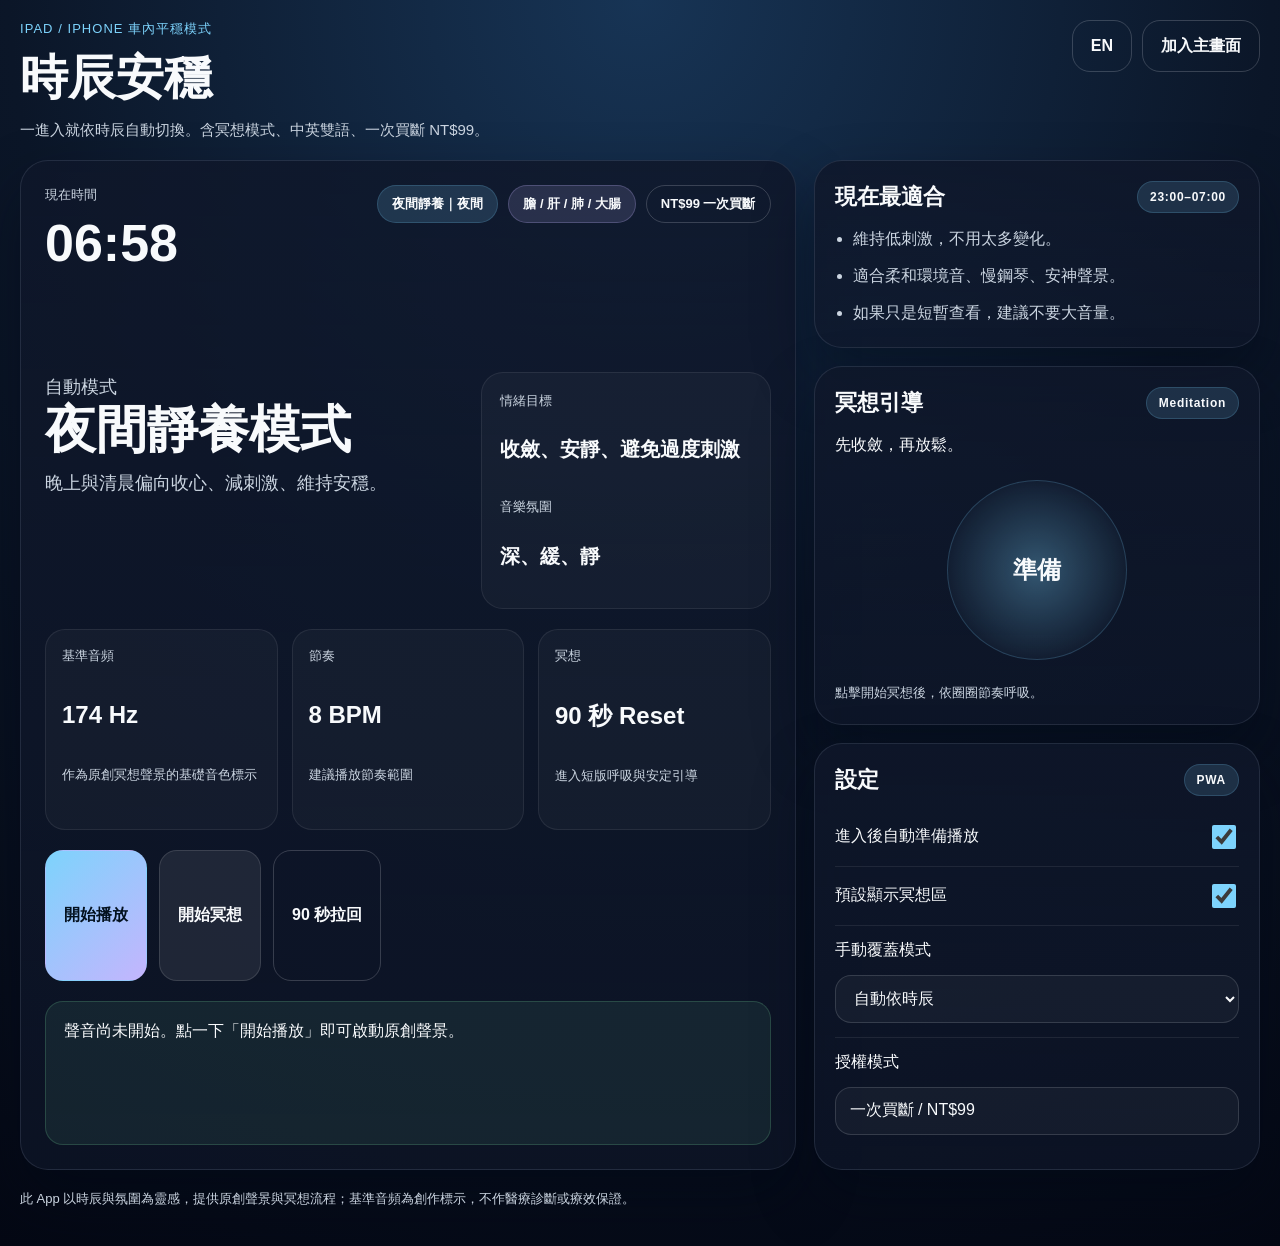
==== commit 69be406d: "Add files via upload" ====
--- a/index.html
+++ b/index.html
@@ -1,303 +1,153 @@
 <!DOCTYPE html>
-<html lang="zh-Hant" data-lang="zh">
+<html lang="zh-Hant">
 <head>
   <meta charset="UTF-8" />
-  <meta name="viewport" content="width=device-width, initial-scale=1.0, viewport-fit=cover" />
-  <meta name="mobile-web-app-capable" content="yes" />
+  <meta name="viewport" content="width=device-width, initial-scale=1, viewport-fit=cover" />
+  <meta name="theme-color" content="#0f172a" />
   <meta name="apple-mobile-web-app-capable" content="yes" />
   <meta name="apple-mobile-web-app-status-bar-style" content="black-translucent" />
-  <meta name="apple-mobile-web-app-title" content="時辰靜心" />
-  <meta name="theme-color" id="themeMetaColor" content="#030712" />
-  <meta name="description" content="時辰靜心 · Shichen Calm — 根據傳統中醫十二時辰養生節律的雙語冥想應用，專為駕駛與乘客設計。" />
+  <meta name="apple-mobile-web-app-title" content="時辰安穩" />
+  <meta name="description" content="時辰安穩 / Shichen Calm：依照時辰自動切換的車內平穩音樂與冥想 App，支援中文與英文，適合 iPad / iPhone 使用。" />
+  <title>時辰安穩 / Shichen Calm</title>
   <link rel="manifest" href="manifest.webmanifest" />
-  <link rel="apple-touch-icon" href="icons/icon-180.svg" />
-  <link rel="icon" href="icons/icon.svg" type="image/svg+xml" />
-  <title>時辰靜心 · Shichen Calm</title>
+  <link rel="apple-touch-icon" href="icon-192.png" />
+  <link rel="icon" type="image/png" href="icon-192.png" />
   <link rel="stylesheet" href="style.css" />
 </head>
 <body>
+  <div class="app-shell">
+    <header class="topbar">
+      <div>
+        <p class="eyebrow" id="eyebrowLabel">iPad / iPhone 車內平穩模式</p>
+        <h1 id="appTitle">時辰安穩</h1>
+        <p class="subhead" id="appSubtitle">一進入就依時辰自動切換。含冥想模式、中英雙語、一次買斷 NT$99。</p>
+      </div>
+      <div class="top-actions">
+        <button id="languageToggle" class="ghost-btn" type="button">EN</button>
+        <button id="installHintBtn" class="ghost-btn" type="button">加入主畫面</button>
+      </div>
+    </header>
 
-<div id="app">
-
-  <!-- Dynamic background canvas -->
-  <canvas id="bgCanvas" class="bg-canvas" aria-hidden="true"></canvas>
-
-  <!-- ══════════════════ HEADER ══════════════════ -->
-  <header class="app-header" role="banner">
-    <div class="header-left">
-      <span class="app-logo" aria-label="時辰靜心 Shichen Calm">
-        <span class="zh">時辰靜心</span>
-        <span class="en">Shichen Calm</span>
-      </span>
-    </div>
-    <div class="header-center">
-      <time class="live-clock" id="liveClock" aria-live="polite" aria-label="Current time">00:00</time>
-    </div>
-    <div class="header-right">
-      <button
-        class="lang-toggle"
-        id="langToggle"
-        aria-label="Switch language 切換語言"
-        title="切換語言 / Switch Language"
-      >
-        <span class="lt-zh active">中</span>
-        <span class="lt-div">·</span>
-        <span class="lt-en">EN</span>
-      </button>
-    </div>
-  </header>
-
-  <!-- ══════════════════ MAIN ══════════════════ -->
-  <main class="main-screen" id="mainScreen" role="main">
-
-    <!-- Shichen identifier row -->
-    <div class="shichen-row">
-      <div class="shichen-info">
-        <span class="shichen-zh" id="shichenZh">亥時</span>
-        <span class="shichen-py" id="shichenPy">Hài Shí</span>
-      </div>
-      <div class="element-badge" id="elementBadge">
-        <span class="element-zh" id="elementZh">火</span>
-      </div>
-    </div>
-
-    <!-- Organ label -->
-    <div class="organ-row">
-      <span class="organ-zh" id="organZh">三焦</span>
-      <span class="organ-dot">·</span>
-      <span class="organ-en" id="organEn">Triple Burner</span>
-    </div>
-
-    <!-- Breathing orb -->
-    <div class="orb-container" id="orbContainer" aria-hidden="true">
-      <div class="orb-glow"></div>
-      <div class="orb-ring r1"></div>
-      <div class="orb-ring r2"></div>
-      <div class="orb-ring r3"></div>
-      <div class="orb-core">
-        <span class="orb-char" id="orbChar">息</span>
-      </div>
-    </div>
-
-    <!-- Mode title -->
-    <div class="mode-title-block">
-      <h1 class="mode-title-zh zh" id="modeTitleZh">夜晚安定</h1>
-      <p class="mode-title-en en" id="modeTitleEn">Late-Night Settle</p>
-    </div>
-
-    <!-- Emotional goal -->
-    <div class="emotional-block">
-      <p class="emotional-zh zh" id="emotionalZh">放鬆神經，引入睡意，化解殘餘思緒</p>
-      <p class="emotional-en en" id="emotionalEn">Ease the nerves, invite gentle drowsiness, dissolve lingering thoughts</p>
-    </div>
-
-    <!-- Sound mood + metrics row -->
-    <div class="info-grid">
-
-      <div class="info-card sound-card">
-        <div class="info-icon" aria-hidden="true">◎</div>
-        <div class="info-content">
-          <div class="info-label">
-            <span class="zh">音境</span>
-            <span class="en">Sound Mood</span>
+    <main class="main-grid">
+      <section class="hero-card">
+        <div class="time-block">
+          <div class="time-row">
+            <span class="tiny-label" id="nowLabel">現在時間</span>
+            <strong id="clock">--:--</strong>
           </div>
-          <div class="info-value">
-            <span class="sound-zh zh" id="soundZh">暮靜流韻</span>
-            <span class="sound-en en" id="soundEn">Dusk Still Resonance</span>
+          <div class="mode-chip-row">
+            <span class="chip" id="shichenChip">--</span>
+            <span class="chip accent" id="organChip">--</span>
+            <span class="chip outline" id="priceChip">NT$99 Once</span>
           </div>
         </div>
-      </div>
 
-      <div class="info-card hz-card">
-        <div class="metric-number" id="metricHz">741</div>
-        <div class="metric-unit">Hz</div>
-        <div class="metric-desc">
-          <span class="zh">基準頻率</span>
-          <span class="en">Base Tone</span>
+        <div class="hero-main">
+          <div class="hero-copy">
+            <p class="section-label" id="autoModeLabel">自動模式</p>
+            <h2 id="modeTitle">--</h2>
+            <p id="modeSubtitle">--</p>
+          </div>
+          <div class="mood-card">
+            <div class="metric">
+              <span class="metric-label" id="emotionLabel">情緒目標</span>
+              <strong id="emotionText">--</strong>
+            </div>
+            <div class="metric">
+              <span class="metric-label" id="soundLabel">音樂氛圍</span>
+              <strong id="soundText">--</strong>
+            </div>
+          </div>
         </div>
-      </div>
 
-      <div class="info-card bpm-card">
-        <div class="metric-number" id="metricBpm">44</div>
-        <div class="metric-unit">BPM</div>
-        <div class="metric-desc">
-          <span class="zh">節拍</span>
-          <span class="en">Pulse</span>
+        <div class="frequency-grid">
+          <div class="freq-card">
+            <span class="metric-label" id="freqLabel">基準音頻</span>
+            <strong id="frequencyValue">-- Hz</strong>
+            <small id="freqNote">作為原創冥想聲景的基礎音色標示</small>
+          </div>
+          <div class="freq-card">
+            <span class="metric-label" id="pulseLabel">節奏</span>
+            <strong id="pulseValue">-- BPM</strong>
+            <small id="pulseNote">建議播放節奏範圍</small>
+          </div>
+          <div class="freq-card">
+            <span class="metric-label" id="meditationLabel">冥想</span>
+            <strong id="meditationValue">90 sec Reset</strong>
+            <small id="meditationNote">進入短版呼吸與安定引導</small>
+          </div>
         </div>
-      </div>
 
-    </div><!-- /info-grid -->
+        <div class="cta-row">
+          <button id="playBtn" class="primary-btn" type="button">開始播放</button>
+          <button id="meditationBtn" class="secondary-btn" type="button">開始冥想</button>
+          <button id="resetBtn" class="ghost-strong-btn" type="button">90 秒拉回</button>
+        </div>
 
-    <!-- Primary audio CTA -->
-    <div class="cta-row">
-      <button class="btn-audio" id="btnAudio" aria-pressed="false">
-        <span class="btn-audio-icon" id="btnAudioIcon" aria-hidden="true">▶</span>
-        <span class="btn-audio-text">
-          <span class="zh">開始音境</span>
-          <span class="en">Start Audio</span>
-        </span>
-      </button>
-    </div>
+        <div class="status-box" id="statusBox">
+          聲音尚未開始。點一下「開始播放」即可啟動原創聲景。
+        </div>
+      </section>
 
-    <!-- Secondary buttons -->
-    <div class="btn-row">
-      <button class="btn-secondary" id="btnMeditation">
-        <span class="btn-sec-icon" aria-hidden="true">◯</span>
-        <span class="btn-sec-text">
-          <span class="zh">冥想模式</span>
-          <span class="en">Meditation</span>
-        </span>
-      </button>
-      <button class="btn-secondary" id="btnBreath">
-        <span class="btn-sec-icon" aria-hidden="true">◌</span>
-        <span class="btn-sec-text">
-          <span class="zh">90秒重置</span>
-          <span class="en">90s Reset</span>
-        </span>
-      </button>
-    </div>
+      <aside class="panel-stack">
+        <section class="panel">
+          <div class="panel-head">
+            <h3 id="adviceTitle">現在最適合</h3>
+            <span class="panel-badge" id="modeBadge">AUTO</span>
+          </div>
+          <ul id="adviceList" class="bullet-list"></ul>
+        </section>
 
-  </main><!-- /main-screen -->
+        <section class="panel">
+          <div class="panel-head">
+            <h3 id="meditationPanelTitle">冥想引導</h3>
+            <span class="panel-badge">Meditation</span>
+          </div>
+          <div class="meditation-box">
+            <p id="voiceLine">--</p>
+            <div class="breath-ring-wrap">
+              <div id="breathRing" class="breath-ring">
+                <span id="breathText">準備</span>
+              </div>
+            </div>
+            <p class="helper" id="helperLine">點擊開始冥想後，依圈圈節奏呼吸。</p>
+          </div>
+        </section>
 
-  <!-- ══════════════════ FOOTER ══════════════════ -->
-  <footer class="app-footer" role="contentinfo">
-    <span class="footer-brand">時辰靜心 · Shichen Calm</span>
-    <span class="footer-sep">—</span>
-    <span class="footer-tagline">
-      <span class="zh">頂級靜心體驗</span>
-      <span class="en">Premium Calm Experience</span>
-    </span>
-    <span class="footer-price">NT$99</span>
-  </footer>
+        <section class="panel">
+          <div class="panel-head">
+            <h3 id="settingsTitle">設定</h3>
+            <span class="panel-badge">PWA</span>
+          </div>
 
-</div><!-- /#app -->
+          <label class="setting-row">
+            <span id="autoPlayLabel">進入後自動準備播放</span>
+            <input id="autoPrepareToggle" type="checkbox" checked />
+          </label>
 
+          <label class="setting-row">
+            <span id="meditationDefaultLabel">預設顯示冥想區</span>
+            <input id="meditationDefaultToggle" type="checkbox" checked />
+          </label>
 
-<!-- ══════════════════ MEDITATION OVERLAY ══════════════════ -->
-<div
-  id="meditationOverlay"
-  class="overlay"
-  aria-hidden="true"
-  role="dialog"
-  aria-modal="true"
-  aria-labelledby="meditationTitle"
->
-  <div class="overlay-backdrop" id="meditationBackdrop"></div>
-  <div class="overlay-panel">
-    <div class="overlay-top">
-      <h2 class="overlay-title" id="meditationTitle">
-        <span class="zh">冥想模式</span>
-        <span class="en">Meditation Mode</span>
-      </h2>
-      <button class="overlay-close" id="btnMeditationClose" aria-label="Close 關閉">✕</button>
-    </div>
+          <label class="setting-column">
+            <span id="manualModeLabel">手動覆蓋模式</span>
+            <select id="manualModeSelect"></select>
+          </label>
 
-    <!-- Duration selector -->
-    <div class="duration-row" id="durationRow">
-      <button class="dur-btn active" data-mins="5">
-        <span class="dur-num">5</span>
-        <span class="dur-unit">
-          <span class="zh">分鐘</span>
-          <span class="en">min</span>
-        </span>
-      </button>
-      <button class="dur-btn" data-mins="10">
-        <span class="dur-num">10</span>
-        <span class="dur-unit">
-          <span class="zh">分鐘</span>
-          <span class="en">min</span>
-        </span>
-      </button>
-      <button class="dur-btn" data-mins="20">
-        <span class="dur-num">20</span>
-        <span class="dur-unit">
-          <span class="zh">分鐘</span>
-          <span class="en">min</span>
-        </span>
-      </button>
-    </div>
+          <label class="setting-column">
+            <span id="licenseLabel">授權模式</span>
+            <input id="licenseField" type="text" value="One-time purchase / NT$99" readonly />
+          </label>
+        </section>
+      </aside>
+    </main>
 
-    <!-- Meditation circle -->
-    <div class="med-circle-wrap">
-      <div class="med-circle" id="medCircle">
-        <div class="med-ring" id="medRing"></div>
-        <div class="med-inner">
-          <div class="med-phase" id="medPhase">
-            <span class="zh">靜坐</span>
-            <span class="en">Sit Still</span>
-          </div>
-          <div class="med-timer" id="medTimer">5:00</div>
-        </div>
-      </div>
-    </div>
+    <footer class="footer-note">
+      <p id="footerText">此 App 以時辰與氛圍為靈感，提供原創聲景與冥想流程；基準音頻為創作標示，不作醫療診斷或療效保證。</p>
+    </footer>
+  </div>
 
-    <button class="btn-primary-overlay" id="btnMeditationStart">
-      <span class="zh">開始冥想</span>
-      <span class="en">Begin</span>
-    </button>
-  </div>
-</div>
-
-
-<!-- ══════════════════ BREATHING OVERLAY ══════════════════ -->
-<div
-  id="breathingOverlay"
-  class="overlay"
-  aria-hidden="true"
-  role="dialog"
-  aria-modal="true"
-  aria-labelledby="breathingTitle"
->
-  <div class="overlay-backdrop" id="breathingBackdrop"></div>
-  <div class="overlay-panel">
-    <div class="overlay-top">
-      <h2 class="overlay-title" id="breathingTitle">
-        <span class="zh">90秒呼吸重置</span>
-        <span class="en">90s Breathing Reset</span>
-      </h2>
-      <button class="overlay-close" id="btnBreathClose" aria-label="Close 關閉">✕</button>
-    </div>
-
-    <div class="breath-instruction">
-      <span class="zh">吸氣 4秒 · 呼氣 6秒 · 共 9 輪</span>
-      <span class="en">Inhale 4s · Exhale 6s · 9 cycles</span>
-    </div>
-
-    <!-- Breathing circle -->
-    <div class="breath-circle-wrap">
-      <div class="breath-circle" id="breathCircle">
-        <svg class="breath-svg" viewBox="0 0 200 200" aria-hidden="true">
-          <circle class="breath-track" cx="100" cy="100" r="80"/>
-          <circle class="breath-fill" id="breathFill" cx="100" cy="100" r="80"/>
-        </svg>
-        <div class="breath-inner">
-          <div class="breath-phase" id="breathPhase">
-            <span class="zh">準備</span>
-            <span class="en">Ready</span>
-          </div>
-          <div class="breath-cycle" id="breathCycle">9</div>
-        </div>
-      </div>
-    </div>
-
-    <!-- Progress bar -->
-    <div class="breath-progress-wrap">
-      <div class="breath-progress-track">
-        <div class="breath-progress-bar" id="breathProgressBar"></div>
-      </div>
-      <div class="breath-progress-label">
-        <span id="breathSecsLeft">90</span>s
-      </div>
-    </div>
-
-    <button class="btn-primary-overlay" id="btnBreathStart">
-      <span class="zh">開始重置</span>
-      <span class="en">Begin Reset</span>
-    </button>
-  </div>
-</div>
-
-
-<script src="app.js"></script>
+  <script src="app.js"></script>
 </body>
 </html>
--- a/style.css
+++ b/style.css
@@ -1,1047 +1,68 @@
-/* ============================================================
-   SHICHEN CALM — style.css
-   Premium Bilingual Meditation App · iPad & iPhone
-   ============================================================ */
-
-/* ── Reset & Base ── */
-*, *::before, *::after {
-  box-sizing: border-box;
-  margin: 0;
-  padding: 0;
+:root {
+  --bg: #07111f;
+  --card: rgba(15, 23, 42, 0.78);
+  --line: rgba(148, 163, 184, 0.16);
+  --text: #f8fafc;
+  --muted: #cbd5e1;
+  --accent: #7dd3fc;
+  --accent-2: #c4b5fd;
+  --good: #86efac;
+  --shadow: 0 28px 60px rgba(2, 8, 23, 0.44);
 }
-
-html {
-  font-size: 16px;
-  -webkit-text-size-adjust: 100%;
-  text-size-adjust: 100%;
-  height: -webkit-fill-available;
-}
-
-body {
-  font-family: -apple-system, 'PingFang SC', 'Noto Serif SC', 'Microsoft YaHei UI',
-               'Heiti SC', 'Georgia', 'Times New Roman', serif;
-  background: #030712;
-  color: var(--text-primary);
-  min-height: 100vh;
-  min-height: -webkit-fill-available;
-  overflow-x: hidden;
-  -webkit-font-smoothing: antialiased;
-  -moz-osx-font-smoothing: grayscale;
-}
-
-/* ── CSS Custom Properties ── */
-:root {
-  --bg-1: #030712;
-  --bg-2: #071128;
-  --accent: #4080b0;
-  --accent-soft: rgba(64, 128, 176, 0.18);
-  --accent-glow: rgba(64, 128, 176, 0.12);
-  --orb-color: rgba(64, 128, 176, 0.3);
-  --btn-border: rgba(64, 128, 176, 0.45);
-  --text-primary: #d0e4f5;
-  --text-secondary: #6a90b8;
-  --text-muted: #3a5878;
-  --card-bg: rgba(255, 255, 255, 0.04);
-  --card-border: rgba(255, 255, 255, 0.08);
-  --pulse-period: 1.5s;
-  --mode-transition: 1.8s;
-  --safe-top: env(safe-area-inset-top, 0px);
-  --safe-bottom: env(safe-area-inset-bottom, 0px);
-  --safe-left: env(safe-area-inset-left, 0px);
-  --safe-right: env(safe-area-inset-right, 0px);
-}
-
-/* ── App Container ── */
-#app {
-  position: relative;
-  min-height: 100vh;
-  min-height: 100dvh;
-  display: flex;
-  flex-direction: column;
-  background: radial-gradient(ellipse at 25% 15%, var(--accent-glow), transparent 55%),
-              linear-gradient(165deg, var(--bg-1) 0%, var(--bg-2) 100%);
-  transition:
-    background var(--mode-transition) ease,
-    --bg-1 var(--mode-transition) ease,
-    --bg-2 var(--mode-transition) ease;
-  padding-top: var(--safe-top);
-}
-
-/* ── Background Canvas ── */
-.bg-canvas {
-  position: fixed;
-  inset: 0;
-  width: 100%;
-  height: 100%;
-  pointer-events: none;
-  z-index: 0;
-  opacity: 0.35;
-}
-
-/* ── Header ── */
-.app-header {
-  position: sticky;
-  top: 0;
-  z-index: 100;
-  display: flex;
-  align-items: center;
-  justify-content: space-between;
-  padding: 14px 20px;
-  backdrop-filter: blur(24px);
-  -webkit-backdrop-filter: blur(24px);
-  background: rgba(3, 7, 18, 0.55);
-  border-bottom: 1px solid var(--card-border);
-  transition: border-color var(--mode-transition) ease;
-  gap: 12px;
-}
-
-.header-left { flex: 1; }
-.header-center { flex: 0 0 auto; }
-.header-right { flex: 1; display: flex; justify-content: flex-end; }
-
-.app-logo {
-  display: inline-flex;
-  flex-direction: column;
-  line-height: 1;
-  gap: 2px;
-}
-
-.logo-zh, .app-logo .zh {
-  font-size: 1rem;
-  font-weight: 600;
-  color: var(--accent);
-  letter-spacing: 0.12em;
-  transition: color var(--mode-transition) ease;
-}
-
-.logo-en, .app-logo .en {
-  font-size: 0.62rem;
-  font-weight: 400;
-  color: var(--text-muted);
-  letter-spacing: 0.18em;
-  text-transform: uppercase;
-}
-
-.live-clock {
-  font-size: 1.6rem;
-  font-weight: 200;
-  letter-spacing: 0.04em;
-  color: var(--text-primary);
-  font-variant-numeric: tabular-nums;
-  transition: color var(--mode-transition) ease;
-  white-space: nowrap;
-}
-
-.lang-toggle {
-  display: flex;
-  align-items: center;
-  gap: 5px;
-  background: var(--card-bg);
-  border: 1px solid var(--card-border);
-  border-radius: 24px;
-  padding: 6px 14px;
-  cursor: pointer;
-  font-family: inherit;
-  font-size: 0.75rem;
-  color: var(--text-secondary);
-  letter-spacing: 0.08em;
-  transition: all 0.3s ease;
-  -webkit-tap-highlight-color: transparent;
-}
-
-.lang-toggle:hover,
-.lang-toggle:focus-visible {
-  background: var(--accent-soft);
-  border-color: var(--accent);
-  color: var(--text-primary);
-  outline: none;
-}
-
-.lt-div { opacity: 0.35; }
-.lt-zh, .lt-en { transition: color 0.3s ease, font-weight 0.3s ease; }
-.lt-zh.active, .lt-en.active { color: var(--accent); font-weight: 700; }
-
-/* ── Main Screen ── */
-.main-screen {
-  position: relative;
-  z-index: 1;
-  flex: 1;
-  display: flex;
-  flex-direction: column;
-  align-items: center;
-  padding: 28px 20px 32px;
-  max-width: 580px;
-  margin: 0 auto;
-  width: 100%;
-  padding-bottom: calc(32px + var(--safe-bottom));
-}
-
-/* ── Shichen Row ── */
-.shichen-row {
-  display: flex;
-  align-items: center;
-  justify-content: space-between;
-  width: 100%;
-  margin-bottom: 10px;
-}
-
-.shichen-info {
-  display: flex;
-  flex-direction: column;
-  gap: 3px;
-}
-
-.shichen-zh {
-  font-size: 2rem;
-  font-weight: 200;
-  letter-spacing: 0.18em;
-  color: var(--text-primary);
-  line-height: 1;
-  transition: color var(--mode-transition) ease;
-}
-
-.shichen-py {
-  font-size: 0.75rem;
-  letter-spacing: 0.14em;
-  color: var(--text-muted);
-  font-style: italic;
-}
-
-.element-badge {
-  width: 50px;
-  height: 50px;
-  border-radius: 50%;
-  display: flex;
-  align-items: center;
-  justify-content: center;
-  background: var(--accent-soft);
-  border: 1px solid var(--btn-border);
-  transition: all var(--mode-transition) ease;
-  flex-shrink: 0;
-}
-
-.element-zh {
-  font-size: 1.4rem;
-  color: var(--accent);
-  transition: color var(--mode-transition) ease;
-}
-
-/* ── Organ Row ── */
-.organ-row {
-  display: inline-flex;
-  align-items: center;
-  gap: 8px;
-  margin-bottom: 28px;
-  padding: 7px 18px;
-  background: var(--card-bg);
-  border: 1px solid var(--card-border);
-  border-radius: 24px;
-  transition: all var(--mode-transition) ease;
-}
-
-.organ-zh {
-  font-size: 1rem;
-  font-weight: 500;
-  color: var(--accent);
-  letter-spacing: 0.1em;
-  transition: color var(--mode-transition) ease;
-}
-
-.organ-dot { color: var(--text-muted); font-size: 0.75rem; }
-
-.organ-en {
-  font-size: 0.82rem;
-  color: var(--text-secondary);
-  letter-spacing: 0.06em;
-}
-
-/* ── Breathing Orb ── */
-.orb-container {
-  position: relative;
-  width: 210px;
-  height: 210px;
-  display: flex;
-  align-items: center;
-  justify-content: center;
-  margin-bottom: 28px;
-  flex-shrink: 0;
-}
-
-.orb-glow {
-  position: absolute;
-  inset: 0;
-  border-radius: 50%;
-  background: radial-gradient(circle, var(--orb-color) 0%, transparent 70%);
-  animation: orbGlow var(--pulse-period) ease-in-out infinite;
-  transition: background var(--mode-transition) ease;
-}
-
-@keyframes orbGlow {
-  0%, 100% { opacity: 0.5; transform: scale(1); }
-  50%       { opacity: 1;   transform: scale(1.18); }
-}
-
-.orb-ring {
-  position: absolute;
-  border-radius: 50%;
-  border: 1px solid var(--accent);
-  transition: border-color var(--mode-transition) ease;
-}
-
-.orb-ring.r1 {
-  inset: 0;
-  opacity: 0.12;
-  animation: ringPulse var(--pulse-period) ease-in-out infinite;
-}
-
-.orb-ring.r2 {
-  inset: 18px;
-  opacity: 0.22;
-  animation: ringPulse var(--pulse-period) ease-in-out infinite 0.22s;
-}
-
-.orb-ring.r3 {
-  inset: 36px;
-  opacity: 0.38;
-  animation: ringPulse var(--pulse-period) ease-in-out infinite 0.44s;
-}
-
-@keyframes ringPulse {
-  0%, 100% { transform: scale(1);    opacity: 0.2; }
-  50%       { transform: scale(1.06); opacity: 0.65; }
-}
-
-.orb-core {
-  position: relative;
-  z-index: 2;
-  width: 84px;
-  height: 84px;
-  border-radius: 50%;
-  background: var(--orb-color);
-  border: 1px solid var(--btn-border);
-  display: flex;
-  align-items: center;
-  justify-content: center;
-  transition: all var(--mode-transition) ease;
-  box-shadow: 0 0 30px var(--accent-glow);
-}
-
-.orb-char {
-  font-size: 2.2rem;
-  color: var(--text-primary);
-  font-weight: 200;
-  transition: color var(--mode-transition) ease;
-}
-
-/* ── Mode Title Block ── */
-.mode-title-block {
-  text-align: center;
-  margin-bottom: 14px;
-  width: 100%;
-}
-
-.mode-title-zh {
-  font-size: 1.9rem;
-  font-weight: 200;
-  letter-spacing: 0.22em;
-  color: var(--text-primary);
-  line-height: 1.3;
-  transition: color var(--mode-transition) ease;
-}
-
-.mode-title-en {
-  font-size: 0.78rem;
-  letter-spacing: 0.24em;
-  color: var(--text-muted);
-  text-transform: uppercase;
-  margin-top: 5px;
-  font-weight: 400;
-}
-
-/* ── Emotional Block ── */
-.emotional-block {
-  text-align: center;
-  margin-bottom: 28px;
-  padding: 0 4px;
-  width: 100%;
-}
-
-.emotional-zh {
-  display: block;
-  font-size: 0.9rem;
-  color: var(--text-secondary);
-  line-height: 2;
-  letter-spacing: 0.06em;
-  margin-bottom: 4px;
-  transition: color var(--mode-transition) ease;
-}
-
-.emotional-en {
-  display: block;
-  font-size: 0.75rem;
-  color: var(--text-muted);
-  line-height: 1.8;
-  letter-spacing: 0.06em;
-  font-style: italic;
-}
-
-/* ── Info Grid ── */
-.info-grid {
-  display: grid;
-  grid-template-columns: 1fr 88px 88px;
-  gap: 10px;
-  width: 100%;
-  margin-bottom: 24px;
-}
-
-.info-card {
-  background: var(--card-bg);
-  border: 1px solid var(--card-border);
-  border-radius: 16px;
-  padding: 14px;
-  backdrop-filter: blur(12px);
-  -webkit-backdrop-filter: blur(12px);
-  transition: all var(--mode-transition) ease;
-}
-
-.sound-card {
-  display: flex;
-  align-items: flex-start;
-  gap: 10px;
-}
-
-.info-icon {
-  font-size: 1.1rem;
-  color: var(--accent);
-  transition: color var(--mode-transition) ease;
-  flex-shrink: 0;
-  margin-top: 1px;
-}
-
-.info-content { flex: 1; min-width: 0; }
-
-.info-label {
-  font-size: 0.62rem;
-  letter-spacing: 0.14em;
-  color: var(--text-muted);
-  text-transform: uppercase;
-  margin-bottom: 5px;
-}
-
-.info-label .zh,
-.info-label .en { display: block; }
-
-.info-value { display: flex; flex-direction: column; gap: 2px; }
-
-.sound-zh {
-  font-size: 0.95rem;
-  font-weight: 500;
-  color: var(--text-primary);
-  letter-spacing: 0.1em;
-  transition: color var(--mode-transition) ease;
-}
-
-.sound-en {
-  font-size: 0.68rem;
-  color: var(--text-muted);
-  letter-spacing: 0.04em;
-}
-
-.hz-card,
-.bpm-card {
-  display: flex;
-  flex-direction: column;
-  align-items: center;
-  justify-content: center;
-  gap: 1px;
-  text-align: center;
-}
-
-.metric-number {
-  font-size: 1.75rem;
-  font-weight: 200;
-  color: var(--accent);
-  letter-spacing: -0.02em;
-  line-height: 1;
-  font-variant-numeric: tabular-nums;
-  transition: color var(--mode-transition) ease;
-}
-
-.metric-unit {
-  font-size: 0.62rem;
-  letter-spacing: 0.14em;
-  color: var(--text-muted);
-  text-transform: uppercase;
-  margin-top: 1px;
-}
-
-.metric-desc {
-  font-size: 0.6rem;
-  color: var(--text-muted);
-  letter-spacing: 0.04em;
-  margin-top: 3px;
-}
-
-.metric-desc .zh,
-.metric-desc .en { display: block; line-height: 1.5; }
-
-/* ── CTA Row ── */
-.cta-row {
-  width: 100%;
-  margin-bottom: 14px;
-}
-
-.btn-audio {
-  width: 100%;
-  display: flex;
-  align-items: center;
-  justify-content: center;
-  gap: 14px;
-  padding: 18px 24px;
-  background: linear-gradient(135deg, var(--accent-soft) 0%, transparent 100%);
-  border: 1px solid var(--btn-border);
-  border-radius: 18px;
-  color: var(--text-primary);
-  font-family: inherit;
-  font-size: 1rem;
-  letter-spacing: 0.1em;
-  cursor: pointer;
-  transition: all 0.3s ease;
-  -webkit-tap-highlight-color: transparent;
-  backdrop-filter: blur(12px);
-  -webkit-backdrop-filter: blur(12px);
-}
-
-.btn-audio:hover,
-.btn-audio:focus-visible {
-  background: var(--accent-soft);
-  border-color: var(--accent);
-  box-shadow: 0 0 28px var(--accent-glow), inset 0 0 18px var(--accent-glow);
-  outline: none;
-}
-
-.btn-audio:active { transform: scale(0.98); }
-
-.btn-audio[aria-pressed="true"] {
-  background: var(--accent-soft);
-  border-color: var(--accent);
-  box-shadow: 0 0 36px var(--accent-glow);
-}
-
-.btn-audio-icon {
-  font-size: 1.2rem;
-  color: var(--accent);
-  transition: color var(--mode-transition) ease;
-  flex-shrink: 0;
-}
-
-.btn-audio-text {
-  display: flex;
-  flex-direction: column;
-  align-items: flex-start;
-  gap: 2px;
-}
-
-.btn-audio-text .zh { font-size: 1rem; font-weight: 500; }
-.btn-audio-text .en { font-size: 0.68rem; letter-spacing: 0.14em; opacity: 0.65; }
-
-/* ── Secondary Buttons ── */
-.btn-row {
-  display: grid;
-  grid-template-columns: 1fr 1fr;
-  gap: 12px;
-  width: 100%;
-}
-
-.btn-secondary {
-  display: flex;
-  align-items: center;
-  justify-content: center;
-  gap: 10px;
-  padding: 14px 12px;
-  background: var(--card-bg);
-  border: 1px solid var(--card-border);
-  border-radius: 16px;
-  color: var(--text-secondary);
-  font-family: inherit;
-  font-size: 0.85rem;
-  letter-spacing: 0.06em;
-  cursor: pointer;
-  transition: all 0.3s ease;
-  -webkit-tap-highlight-color: transparent;
-  backdrop-filter: blur(12px);
-  -webkit-backdrop-filter: blur(12px);
-}
-
-.btn-secondary:hover,
-.btn-secondary:focus-visible {
-  background: var(--accent-soft);
-  border-color: var(--accent);
-  color: var(--text-primary);
-  outline: none;
-}
-
-.btn-secondary:active { transform: scale(0.97); }
-
-.btn-sec-icon {
-  font-size: 1.1rem;
-  color: var(--accent);
-  transition: color var(--mode-transition) ease;
-  flex-shrink: 0;
-}
-
-.btn-sec-text {
-  display: flex;
-  flex-direction: column;
-  align-items: flex-start;
-  gap: 2px;
-}
-
-.btn-sec-text .zh  { font-size: 0.88rem; font-weight: 500; }
-.btn-sec-text .en  { font-size: 0.65rem; letter-spacing: 0.12em; opacity: 0.6; }
-
-/* ── Footer ── */
-.app-footer {
-  position: relative;
-  z-index: 1;
-  padding: 14px 20px;
-  padding-bottom: calc(14px + var(--safe-bottom));
-  text-align: center;
-  border-top: 1px solid var(--card-border);
-  display: flex;
-  align-items: center;
-  justify-content: center;
-  flex-wrap: wrap;
-  gap: 8px 12px;
-  font-size: 0.68rem;
-  color: var(--text-muted);
-  letter-spacing: 0.1em;
-  transition: border-color var(--mode-transition) ease;
-}
-
-.footer-brand { font-weight: 500; color: var(--text-secondary); }
-.footer-sep   { opacity: 0.3; }
-
-.footer-price {
-  padding: 2px 9px;
-  background: var(--accent-soft);
-  border: 1px solid var(--card-border);
-  border-radius: 12px;
-  color: var(--accent);
-  font-weight: 600;
-  font-size: 0.72rem;
-  transition: all var(--mode-transition) ease;
-}
-
-/* ── Language Visibility ── */
-[data-lang="zh"] .en { display: none !important; }
-[data-lang="en"] .zh { display: none !important; }
-
-/* ── Overlay ── */
-.overlay {
-  position: fixed;
-  inset: 0;
-  z-index: 500;
-  display: flex;
-  align-items: flex-end;
-  justify-content: center;
-  pointer-events: none;
-  opacity: 0;
-  transition: opacity 0.3s ease;
-}
-
-.overlay[aria-hidden="false"] {
-  pointer-events: auto;
-  opacity: 1;
-}
-
-.overlay-backdrop {
-  position: absolute;
-  inset: 0;
-  background: rgba(0, 0, 0, 0.72);
-  backdrop-filter: blur(10px);
-  -webkit-backdrop-filter: blur(10px);
-}
-
-.overlay-panel {
-  position: relative;
-  z-index: 1;
-  width: 100%;
-  max-width: 580px;
-  background: linear-gradient(175deg, var(--bg-2) 0%, var(--bg-1) 100%);
-  border: 1px solid var(--card-border);
-  border-bottom: none;
-  border-radius: 28px 28px 0 0;
-  padding: 28px 24px;
-  padding-bottom: calc(32px + var(--safe-bottom));
-  transform: translateY(100%);
-  transition: transform 0.42s cubic-bezier(0.32, 0.72, 0, 1);
-  max-height: 92dvh;
-  overflow-y: auto;
-}
-
-.overlay[aria-hidden="false"] .overlay-panel {
-  transform: translateY(0);
-}
-
-.overlay-top {
-  display: flex;
-  align-items: center;
-  justify-content: space-between;
-  margin-bottom: 22px;
-}
-
-.overlay-title {
-  font-size: 1.15rem;
-  font-weight: 300;
-  color: var(--text-primary);
-  letter-spacing: 0.12em;
-}
-
-.overlay-close {
-  width: 34px;
-  height: 34px;
-  border-radius: 50%;
-  background: var(--card-bg);
-  border: 1px solid var(--card-border);
-  color: var(--text-secondary);
-  cursor: pointer;
-  font-size: 0.85rem;
-  display: flex;
-  align-items: center;
-  justify-content: center;
-  transition: all 0.3s ease;
-  font-family: inherit;
-  -webkit-tap-highlight-color: transparent;
-  flex-shrink: 0;
-}
-
-.overlay-close:hover { background: var(--accent-soft); border-color: var(--accent); color: var(--text-primary); }
-
-/* ── Duration Selector ── */
-.duration-row {
-  display: flex;
-  gap: 10px;
-  margin-bottom: 22px;
-}
-
-.dur-btn {
-  flex: 1;
-  display: flex;
-  flex-direction: column;
-  align-items: center;
-  padding: 12px 8px;
-  background: var(--card-bg);
-  border: 1px solid var(--card-border);
-  border-radius: 14px;
-  color: var(--text-secondary);
-  cursor: pointer;
-  font-family: inherit;
-  transition: all 0.3s ease;
-  -webkit-tap-highlight-color: transparent;
-}
-
-.dur-btn.active {
-  background: var(--accent-soft);
-  border-color: var(--accent);
-  color: var(--text-primary);
-}
-
-.dur-btn:hover { background: var(--accent-soft); border-color: var(--accent); }
-
-.dur-num {
-  font-size: 1.6rem;
-  font-weight: 200;
-  color: var(--accent);
-  line-height: 1;
-  transition: color var(--mode-transition) ease;
-}
-
-.dur-unit {
-  font-size: 0.68rem;
-  letter-spacing: 0.1em;
-  margin-top: 3px;
-  opacity: 0.7;
-}
-
-/* ── Meditation Circle ── */
-.med-circle-wrap {
-  display: flex;
-  justify-content: center;
-  margin-bottom: 24px;
-}
-
-.med-circle {
-  position: relative;
-  width: 200px;
-  height: 200px;
-  display: flex;
-  align-items: center;
-  justify-content: center;
-}
-
-.med-ring {
-  position: absolute;
-  inset: 0;
-  border-radius: 50%;
-  border: 2px solid var(--accent);
-  opacity: 0.3;
-  transition: border-color var(--mode-transition) ease, transform 4s ease-in-out, opacity 4s ease-in-out;
-}
-
-.med-circle.inhale .med-ring {
-  transform: scale(1.22);
-  opacity: 0.85;
-}
-
-.med-circle.exhale .med-ring {
-  transform: scale(0.78);
-  opacity: 0.2;
-}
-
-.med-inner {
-  position: relative;
-  z-index: 2;
-  text-align: center;
-}
-
-.med-phase {
-  font-size: 0.82rem;
-  color: var(--text-secondary);
-  letter-spacing: 0.14em;
-  margin-bottom: 6px;
-}
-
-.med-timer {
-  font-size: 2.6rem;
-  font-weight: 100;
-  color: var(--text-primary);
-  letter-spacing: 0.04em;
-  font-variant-numeric: tabular-nums;
-  transition: color var(--mode-transition) ease;
-}
-
-/* ── Breathing Reset ── */
-.breath-instruction {
-  text-align: center;
-  font-size: 0.76rem;
-  color: var(--text-muted);
-  letter-spacing: 0.06em;
-  margin-bottom: 18px;
-  line-height: 1.9;
-}
-
-.breath-circle-wrap {
-  display: flex;
-  justify-content: center;
-  margin-bottom: 18px;
-}
-
-.breath-circle {
-  position: relative;
-  width: 200px;
-  height: 200px;
-  display: flex;
-  align-items: center;
-  justify-content: center;
-}
-
-.breath-svg {
-  position: absolute;
-  inset: 0;
-  width: 100%;
-  height: 100%;
-  transform: rotate(-90deg);
-}
-
-.breath-track {
-  fill: none;
-  stroke: var(--card-border);
-  stroke-width: 3;
-}
-
-.breath-fill {
-  fill: none;
-  stroke: var(--accent);
-  stroke-width: 3;
-  stroke-linecap: round;
-  stroke-dasharray: 502.65; /* circumference: 2 × π × radius(80) ≈ 502.65 */
-  stroke-dashoffset: 502.65; /* starts fully hidden */
-  transition: stroke var(--mode-transition) ease;
-}
-
-.breath-inner {
-  position: relative;
-  z-index: 2;
-  text-align: center;
-}
-
-.breath-phase {
-  font-size: 0.85rem;
-  color: var(--text-secondary);
-  letter-spacing: 0.14em;
-  margin-bottom: 4px;
-  transition: color 0.5s ease;
-}
-
-.breath-cycle {
-  font-size: 2.8rem;
-  font-weight: 100;
-  color: var(--accent);
-  line-height: 1;
-  transition: color var(--mode-transition) ease;
-}
-
-.breath-progress-wrap {
-  display: flex;
-  align-items: center;
-  gap: 12px;
-  margin-bottom: 20px;
-}
-
-.breath-progress-track {
-  flex: 1;
-  height: 3px;
-  background: var(--card-bg);
-  border-radius: 2px;
-  overflow: hidden;
-  border: 1px solid var(--card-border);
-}
-
-.breath-progress-bar {
-  height: 100%;
-  background: var(--accent);
-  border-radius: 2px;
-  width: 0%;
-  transition: background var(--mode-transition) ease;
-}
-
-.breath-progress-label {
-  font-size: 0.8rem;
-  color: var(--text-muted);
-  font-variant-numeric: tabular-nums;
-  min-width: 36px;
-  text-align: right;
-}
-
-/* ── Primary Overlay Button ── */
-.btn-primary-overlay {
-  width: 100%;
-  padding: 17px 24px;
-  background: linear-gradient(135deg, var(--accent-soft) 0%, transparent 100%);
-  border: 1px solid var(--btn-border);
-  border-radius: 18px;
-  color: var(--text-primary);
-  font-family: inherit;
-  font-size: 0.95rem;
-  letter-spacing: 0.12em;
-  cursor: pointer;
-  transition: all 0.3s ease;
-  -webkit-tap-highlight-color: transparent;
-}
-
-.btn-primary-overlay:hover,
-.btn-primary-overlay:focus-visible {
-  background: var(--accent-soft);
-  border-color: var(--accent);
-  box-shadow: 0 0 24px var(--accent-glow);
-  outline: none;
-}
-
-.btn-primary-overlay:active { transform: scale(0.98); }
-
-.btn-primary-overlay.running {
-  background: var(--accent-soft);
-  border-color: var(--accent);
-}
-
-/* ── Responsive — Tablet / iPad ── */
-@media (min-width: 768px) {
-
-  .app-header { padding: 18px 36px; }
-
-  .logo-zh  { font-size: 1.15rem; }
-  .live-clock { font-size: 1.9rem; }
-
-  .main-screen {
-    padding: 36px 36px 48px;
-    gap: 0;
-  }
-
-  .shichen-zh  { font-size: 2.4rem; }
-  .element-badge { width: 58px; height: 58px; }
-  .element-zh  { font-size: 1.6rem; }
-
-  .orb-container { width: 250px; height: 250px; }
-  .orb-core { width: 96px; height: 96px; }
-  .orb-char { font-size: 2.6rem; }
-
-  .mode-title-zh { font-size: 2.3rem; }
-  .mode-title-en { font-size: 0.85rem; }
-  .emotional-zh  { font-size: 0.98rem; }
-
-  .info-grid { grid-template-columns: 1fr 100px 100px; }
-  .metric-number { font-size: 2rem; }
-
-  .btn-audio { padding: 20px 28px; }
-  .btn-secondary { padding: 16px 14px; }
-
-  .overlay-panel { padding: 34px 32px calc(40px + var(--safe-bottom)); }
-}
-
-@media (min-width: 1024px) {
-  .main-screen { max-width: 660px; padding: 48px 48px 60px; }
-  .orb-container { width: 280px; height: 280px; }
-  .orb-core { width: 108px; height: 108px; }
-  .orb-char { font-size: 2.9rem; }
-  .mode-title-zh { font-size: 2.6rem; }
-  .live-clock { font-size: 2.1rem; }
-}
-
-/* ── Landscape / Car Dash Compact Mode ── */
-@media (max-height: 600px) and (orientation: landscape) {
-  .orb-container { width: 140px; height: 140px; margin-bottom: 16px; }
-  .orb-core { width: 60px; height: 60px; }
-  .orb-char { font-size: 1.6rem; }
-  .mode-title-zh { font-size: 1.4rem; }
-  .emotional-block { margin-bottom: 14px; }
-  .info-grid { margin-bottom: 14px; }
-  .main-screen { padding-top: 16px; }
-}
-
-/* ── Fade-in animation on mode switch ── */
-@keyframes modeFadeIn {
-  from { opacity: 0; transform: translateY(6px); }
-  to   { opacity: 1; transform: translateY(0); }
-}
-
-.mode-animate {
-  animation: modeFadeIn 0.55s ease forwards;
-}
-
-/* ── Focus ring ── */
-:focus-visible {
-  outline: 2px solid var(--accent);
-  outline-offset: 3px;
-  border-radius: 4px;
-}
-
-/* ── Scrollbar ── */
-::-webkit-scrollbar { width: 4px; }
-::-webkit-scrollbar-track { background: transparent; }
-::-webkit-scrollbar-thumb { background: var(--card-border); border-radius: 2px; }
-
-/* ── Selection ── */
-::selection {
-  background: var(--accent-soft);
-  color: var(--text-primary);
-}
-
-/* ── Reduced Motion ── */
-@media (prefers-reduced-motion: reduce) {
-  *, *::before, *::after {
-    animation-duration: 0.01ms !important;
-    animation-iteration-count: 1 !important;
-    transition-duration: 0.01ms !important;
-  }
-}
+* { box-sizing: border-box; }
+html, body { margin:0; padding:0; background: radial-gradient(circle at top, #173455 0%, #0b1628 45%, #040814 100%); color:var(--text); font-family:-apple-system,BlinkMacSystemFont,"SF Pro Text","PingFang TC","Microsoft JhengHei",sans-serif; }
+body { min-height:100vh; }
+button, select, input { font:inherit; }
+.app-shell { max-width:1320px; margin:0 auto; padding:max(20px, env(safe-area-inset-top)) 20px max(24px, env(safe-area-inset-bottom)); }
+.topbar { display:flex; justify-content:space-between; align-items:flex-start; gap:16px; margin-bottom:18px; }
+.eyebrow { margin:0 0 8px; font-size:13px; letter-spacing:.08em; text-transform:uppercase; color:var(--accent); }
+h1 { margin:0 0 8px; font-size:clamp(30px,4vw,48px); }
+.subhead { margin:0; color:var(--muted); font-size:15px; line-height:1.6; max-width:720px; }
+.top-actions { display:flex; gap:10px; flex-wrap:wrap; }
+.main-grid { display:grid; grid-template-columns:minmax(0,1.65fr) minmax(330px,.95fr); gap:18px; }
+.hero-card, .panel { background:linear-gradient(180deg, rgba(15,23,42,.84) 0%, rgba(15,23,42,.66) 100%); border:1px solid var(--line); border-radius:28px; box-shadow:var(--shadow); }
+.hero-card { padding:24px; display:grid; gap:20px; }
+.panel-stack { display:grid; gap:18px; }
+.panel { padding:20px; }
+.time-block { display:flex; justify-content:space-between; align-items:flex-start; gap:16px; flex-wrap:wrap; }
+.time-row { display:flex; flex-direction:column; gap:8px; }
+.tiny-label, .section-label, .metric-label, .helper { color:var(--muted); font-size:13px; line-height:1.5; }
+#clock { font-size:clamp(34px,5vw,52px); }
+.mode-chip-row { display:flex; gap:10px; flex-wrap:wrap; align-items:center; }
+.chip { display:inline-flex; align-items:center; justify-content:center; min-height:38px; padding:0 14px; border-radius:999px; font-size:13px; font-weight:700; background:rgba(125,211,252,.16); color:var(--text); border:1px solid rgba(125,211,252,.18); }
+.chip.accent { background:rgba(196,181,253,.14); border-color:rgba(196,181,253,.24); }
+.chip.outline { background:transparent; border-color:rgba(248,250,252,.18); }
+.hero-main { display:grid; grid-template-columns:minmax(0,1.3fr) minmax(260px,.9fr); gap:18px; align-items:stretch; }
+.hero-copy h2 { margin:0 0 10px; font-size:clamp(30px,4vw,52px); line-height:1.08; }
+.hero-copy p { margin:0; color:var(--muted); font-size:18px; line-height:1.68; }
+.mood-card { display:grid; gap:14px; background:rgba(248,250,252,.03); border:1px solid rgba(248,250,252,.08); border-radius:22px; padding:18px; }
+.metric { display:grid; gap:6px; }
+.metric strong { font-size:20px; }
+.frequency-grid { display:grid; grid-template-columns:repeat(3,minmax(0,1fr)); gap:14px; }
+.freq-card { display:grid; gap:8px; padding:16px; border-radius:20px; background:rgba(248,250,252,.03); border:1px solid rgba(248,250,252,.08); }
+.freq-card strong { font-size:24px; }
+.freq-card small { color:var(--muted); line-height:1.5; }
+.cta-row { display:flex; gap:12px; flex-wrap:wrap; }
+.primary-btn, .secondary-btn, .ghost-strong-btn, .ghost-btn { border-radius:18px; border:1px solid transparent; cursor:pointer; min-height:52px; padding:0 18px; transition:.2s ease; font-weight:700; }
+.primary-btn { background:linear-gradient(135deg, var(--accent), var(--accent-2)); color:#03111f; }
+.secondary-btn { background:rgba(248,250,252,.08); color:var(--text); border-color:rgba(248,250,252,.12); }
+.ghost-strong-btn, .ghost-btn { background:transparent; color:var(--text); border-color:rgba(248,250,252,.18); }
+.status-box { min-height:64px; padding:16px 18px; border-radius:18px; line-height:1.65; background:rgba(134,239,172,.08); border:1px solid rgba(134,239,172,.18); }
+.panel-head { display:flex; justify-content:space-between; gap:12px; align-items:center; margin-bottom:12px; }
+.panel-head h3 { margin:0; font-size:22px; }
+.panel-badge { display:inline-flex; align-items:center; min-height:32px; padding:0 12px; border-radius:999px; background:rgba(125,211,252,.14); border:1px solid rgba(125,211,252,.18); font-size:12px; font-weight:800; letter-spacing:.06em; }
+.bullet-list { margin:0; padding-left:18px; display:grid; gap:10px; line-height:1.7; color:var(--muted); }
+.meditation-box { display:grid; gap:14px; }
+.meditation-box p { margin:0; line-height:1.7; }
+.breath-ring-wrap { display:flex; justify-content:center; padding:8px 0; }
+.breath-ring { width:180px; height:180px; border-radius:50%; display:flex; align-items:center; justify-content:center; background:radial-gradient(circle, rgba(125,211,252,.34) 0%, rgba(125,211,252,.12) 52%, rgba(125,211,252,.04) 72%); border:1px solid rgba(125,211,252,.2); box-shadow:0 0 0 0 rgba(125,211,252,.18); transition:transform 4s ease-in-out, box-shadow 4s ease-in-out; }
+.breath-ring.active { transform:scale(1.12); box-shadow:0 0 0 22px rgba(125,211,252,.08); }
+.breath-ring span { font-size:24px; font-weight:800; }
+.setting-row, .setting-column { display:flex; justify-content:space-between; align-items:center; gap:14px; padding:14px 0; border-bottom:1px solid rgba(248,250,252,.08); }
+.setting-column { align-items:flex-start; flex-direction:column; }
+.setting-row:last-child, .setting-column:last-child { border-bottom:0; }
+select, input[type="text"] { width:100%; min-height:48px; border-radius:16px; border:1px solid rgba(248,250,252,.14); background:rgba(248,250,252,.04); color:var(--text); padding:0 14px; }
+input[type="checkbox"] { width:24px; height:24px; accent-color:#7dd3fc; }
+.footer-note { margin-top:18px; color:var(--muted); font-size:13px; line-height:1.65; }
+@media (max-width: 1024px) { .main-grid, .hero-main, .frequency-grid { grid-template-columns:1fr; } }
+@media (max-width: 720px) { .app-shell { padding-left:14px; padding-right:14px; } .hero-card, .panel { border-radius:22px; } .breath-ring { width:150px; height:150px; } }
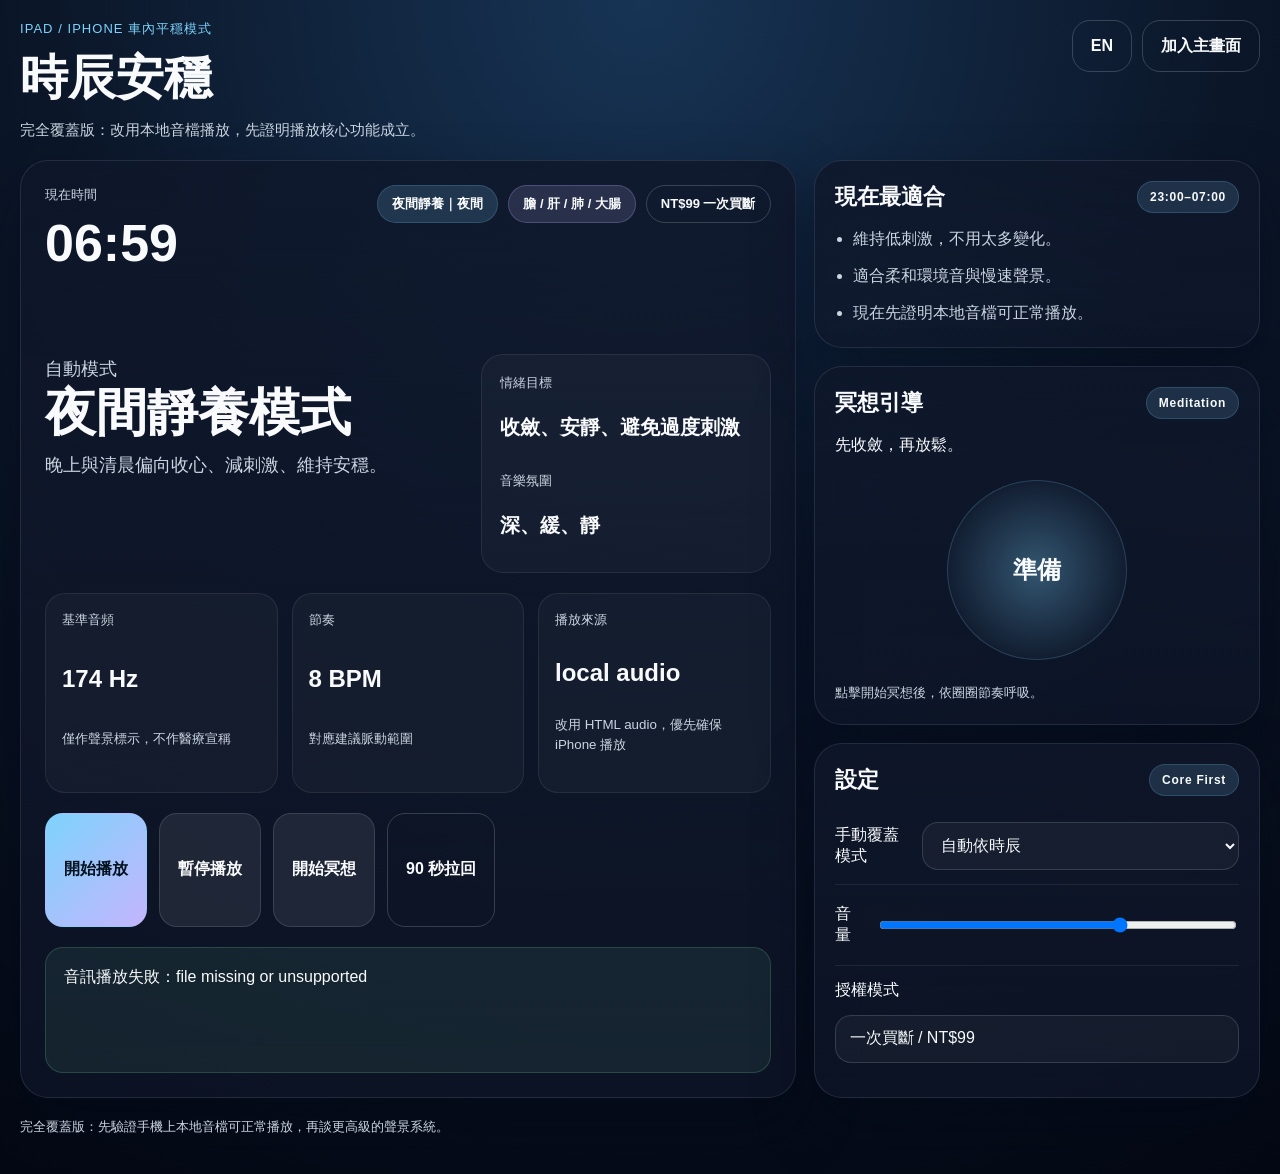
==== commit c598bf94: "Add files via upload" ====
--- a/index.html
+++ b/index.html
@@ -7,7 +7,7 @@
   <meta name="apple-mobile-web-app-capable" content="yes" />
   <meta name="apple-mobile-web-app-status-bar-style" content="black-translucent" />
   <meta name="apple-mobile-web-app-title" content="時辰安穩" />
-  <meta name="description" content="時辰安穩 / Shichen Calm：依照時辰自動切換的車內平穩音樂與冥想 App，支援中文與英文，適合 iPad / iPhone 使用。" />
+  <meta name="description" content="時辰安穩 / Shichen Calm：依照時辰自動切換的車內平穩音樂與冥想 App，改用本地音檔播放，適合 iPad / iPhone。" />
   <title>時辰安穩 / Shichen Calm</title>
   <link rel="manifest" href="manifest.webmanifest" />
   <link rel="apple-touch-icon" href="icon-192.png" />
@@ -20,7 +20,7 @@
       <div>
         <p class="eyebrow" id="eyebrowLabel">iPad / iPhone 車內平穩模式</p>
         <h1 id="appTitle">時辰安穩</h1>
-        <p class="subhead" id="appSubtitle">一進入就依時辰自動切換。含冥想模式、中英雙語、一次買斷 NT$99。</p>
+        <p class="subhead" id="appSubtitle">完全覆蓋版：改用本地音檔播放，先證明播放核心功能成立。</p>
       </div>
       <div class="top-actions">
         <button id="languageToggle" class="ghost-btn" type="button">EN</button>
@@ -38,7 +38,7 @@
           <div class="mode-chip-row">
             <span class="chip" id="shichenChip">--</span>
             <span class="chip accent" id="organChip">--</span>
-            <span class="chip outline" id="priceChip">NT$99 Once</span>
+            <span class="chip outline" id="priceChip">NT$99 一次買斷</span>
           </div>
         </div>
 
@@ -64,29 +64,29 @@
           <div class="freq-card">
             <span class="metric-label" id="freqLabel">基準音頻</span>
             <strong id="frequencyValue">-- Hz</strong>
-            <small id="freqNote">作為原創冥想聲景的基礎音色標示</small>
+            <small id="freqNote">僅作聲景標示，不作醫療宣稱</small>
           </div>
           <div class="freq-card">
             <span class="metric-label" id="pulseLabel">節奏</span>
             <strong id="pulseValue">-- BPM</strong>
-            <small id="pulseNote">建議播放節奏範圍</small>
+            <small id="pulseNote">對應建議脈動範圍</small>
           </div>
           <div class="freq-card">
-            <span class="metric-label" id="meditationLabel">冥想</span>
-            <strong id="meditationValue">90 sec Reset</strong>
-            <small id="meditationNote">進入短版呼吸與安定引導</small>
+            <span class="metric-label" id="audioLabel">播放來源</span>
+            <strong id="audioSourceValue">local audio</strong>
+            <small id="audioNote">改用 HTML audio，優先確保 iPhone 播放</small>
           </div>
         </div>
 
         <div class="cta-row">
           <button id="playBtn" class="primary-btn" type="button">開始播放</button>
+          <button id="pauseBtn" class="secondary-btn" type="button">暫停播放</button>
           <button id="meditationBtn" class="secondary-btn" type="button">開始冥想</button>
           <button id="resetBtn" class="ghost-strong-btn" type="button">90 秒拉回</button>
         </div>
 
-        <div class="status-box" id="statusBox">
-          聲音尚未開始。點一下「開始播放」即可啟動原創聲景。
-        </div>
+        <div class="status-box" id="statusBox">音訊尚未開始。按「開始播放」測試本地音檔播放。</div>
+        <audio id="player" playsinline preload="auto" loop></audio>
       </section>
 
       <aside class="panel-stack">
@@ -117,22 +117,17 @@
         <section class="panel">
           <div class="panel-head">
             <h3 id="settingsTitle">設定</h3>
-            <span class="panel-badge">PWA</span>
+            <span class="panel-badge">Core First</span>
           </div>
 
           <label class="setting-row">
-            <span id="autoPlayLabel">進入後自動準備播放</span>
-            <input id="autoPrepareToggle" type="checkbox" checked />
+            <span id="manualModeLabel">手動覆蓋模式</span>
+            <select id="manualModeSelect"></select>
           </label>
 
           <label class="setting-row">
-            <span id="meditationDefaultLabel">預設顯示冥想區</span>
-            <input id="meditationDefaultToggle" type="checkbox" checked />
-          </label>
-
-          <label class="setting-column">
-            <span id="manualModeLabel">手動覆蓋模式</span>
-            <select id="manualModeSelect"></select>
+            <span id="volumeLabel">音量</span>
+            <input id="volumeRange" type="range" min="0" max="100" value="70" />
           </label>
 
           <label class="setting-column">
@@ -144,10 +139,9 @@
     </main>
 
     <footer class="footer-note">
-      <p id="footerText">此 App 以時辰與氛圍為靈感，提供原創聲景與冥想流程；基準音頻為創作標示，不作醫療診斷或療效保證。</p>
+      <p id="footerText">完全覆蓋版：先驗證手機上本地音檔可正常播放，再談更高級的聲景系統。</p>
     </footer>
   </div>
-
   <script src="app.js"></script>
 </body>
 </html>
--- a/style.css
+++ b/style.css
@@ -1,23 +1,17 @@
+
 :root {
-  --bg: #07111f;
-  --card: rgba(15, 23, 42, 0.78);
-  --line: rgba(148, 163, 184, 0.16);
-  --text: #f8fafc;
-  --muted: #cbd5e1;
-  --accent: #7dd3fc;
-  --accent-2: #c4b5fd;
-  --good: #86efac;
-  --shadow: 0 28px 60px rgba(2, 8, 23, 0.44);
+  --bg: #07111f; --line: rgba(148,163,184,.16); --text: #f8fafc; --muted: #cbd5e1;
+  --accent: #7dd3fc; --accent-2: #c4b5fd; --good:#86efac; --shadow:0 28px 60px rgba(2,8,23,.44);
 }
-* { box-sizing: border-box; }
-html, body { margin:0; padding:0; background: radial-gradient(circle at top, #173455 0%, #0b1628 45%, #040814 100%); color:var(--text); font-family:-apple-system,BlinkMacSystemFont,"SF Pro Text","PingFang TC","Microsoft JhengHei",sans-serif; }
+* { box-sizing:border-box; }
+html, body { margin:0; padding:0; background:radial-gradient(circle at top, #173455 0%, #0b1628 45%, #040814 100%); color:var(--text); font-family:-apple-system,BlinkMacSystemFont,"SF Pro Text","PingFang TC","Microsoft JhengHei",sans-serif; }
 body { min-height:100vh; }
 button, select, input { font:inherit; }
 .app-shell { max-width:1320px; margin:0 auto; padding:max(20px, env(safe-area-inset-top)) 20px max(24px, env(safe-area-inset-bottom)); }
 .topbar { display:flex; justify-content:space-between; align-items:flex-start; gap:16px; margin-bottom:18px; }
 .eyebrow { margin:0 0 8px; font-size:13px; letter-spacing:.08em; text-transform:uppercase; color:var(--accent); }
 h1 { margin:0 0 8px; font-size:clamp(30px,4vw,48px); }
-.subhead { margin:0; color:var(--muted); font-size:15px; line-height:1.6; max-width:720px; }
+.subhead { margin:0; color:var(--muted); font-size:15px; line-height:1.6; max-width:760px; }
 .top-actions { display:flex; gap:10px; flex-wrap:wrap; }
 .main-grid { display:grid; grid-template-columns:minmax(0,1.65fr) minmax(330px,.95fr); gap:18px; }
 .hero-card, .panel { background:linear-gradient(180deg, rgba(15,23,42,.84) 0%, rgba(15,23,42,.66) 100%); border:1px solid var(--line); border-radius:28px; box-shadow:var(--shadow); }
@@ -61,8 +55,7 @@
 .setting-row, .setting-column { display:flex; justify-content:space-between; align-items:center; gap:14px; padding:14px 0; border-bottom:1px solid rgba(248,250,252,.08); }
 .setting-column { align-items:flex-start; flex-direction:column; }
 .setting-row:last-child, .setting-column:last-child { border-bottom:0; }
-select, input[type="text"] { width:100%; min-height:48px; border-radius:16px; border:1px solid rgba(248,250,252,.14); background:rgba(248,250,252,.04); color:var(--text); padding:0 14px; }
-input[type="checkbox"] { width:24px; height:24px; accent-color:#7dd3fc; }
+select, input[type="text"], input[type="range"] { width:100%; min-height:48px; border-radius:16px; border:1px solid rgba(248,250,252,.14); background:rgba(248,250,252,.04); color:var(--text); padding:0 14px; }
 .footer-note { margin-top:18px; color:var(--muted); font-size:13px; line-height:1.65; }
 @media (max-width: 1024px) { .main-grid, .hero-main, .frequency-grid { grid-template-columns:1fr; } }
 @media (max-width: 720px) { .app-shell { padding-left:14px; padding-right:14px; } .hero-card, .panel { border-radius:22px; } .breath-ring { width:150px; height:150px; } }
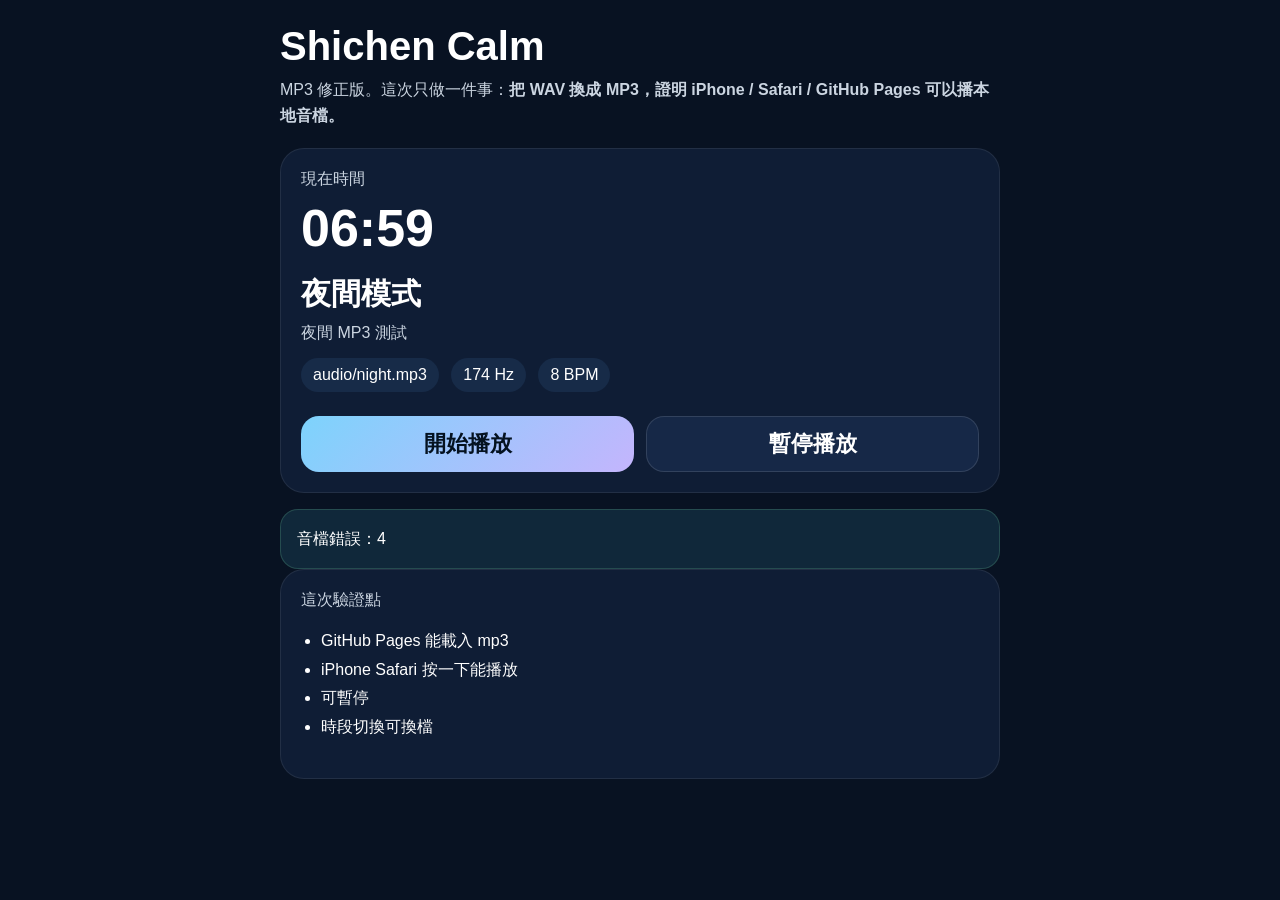
==== commit 4b30ee45: "Add files via upload" ====
--- a/index.html
+++ b/index.html
@@ -1,147 +1,127 @@
 <!DOCTYPE html>
 <html lang="zh-Hant">
 <head>
-  <meta charset="UTF-8" />
-  <meta name="viewport" content="width=device-width, initial-scale=1, viewport-fit=cover" />
-  <meta name="theme-color" content="#0f172a" />
-  <meta name="apple-mobile-web-app-capable" content="yes" />
-  <meta name="apple-mobile-web-app-status-bar-style" content="black-translucent" />
-  <meta name="apple-mobile-web-app-title" content="時辰安穩" />
-  <meta name="description" content="時辰安穩 / Shichen Calm：依照時辰自動切換的車內平穩音樂與冥想 App，改用本地音檔播放，適合 iPad / iPhone。" />
-  <title>時辰安穩 / Shichen Calm</title>
-  <link rel="manifest" href="manifest.webmanifest" />
-  <link rel="apple-touch-icon" href="icon-192.png" />
-  <link rel="icon" type="image/png" href="icon-192.png" />
-  <link rel="stylesheet" href="style.css" />
+<meta charset="UTF-8" />
+<meta name="viewport" content="width=device-width, initial-scale=1, viewport-fit=cover" />
+<title>Shichen Calm｜MP3 Fix</title>
+<style>
+body{margin:0;font-family:-apple-system,BlinkMacSystemFont,"PingFang TC","Microsoft JhengHei",sans-serif;background:#081222;color:#fff}
+.wrap{max-width:720px;margin:0 auto;padding:24px 16px 40px}
+h1{margin:0 0 8px;font-size:40px}
+.sub{color:#cbd5e1;line-height:1.6;margin-bottom:20px}
+.card{background:#0f1d35;border:1px solid rgba(255,255,255,.08);border-radius:24px;padding:20px;margin-bottom:16px}
+.time{font-size:52px;font-weight:800;margin:8px 0 16px}
+.mode{font-size:30px;font-weight:800;margin:0 0 8px}
+.muted{color:#cbd5e1}
+.buttons{display:grid;grid-template-columns:1fr 1fr;gap:12px;margin-top:16px}
+button{min-height:56px;border-radius:18px;border:1px solid rgba(255,255,255,.12);background:#162847;color:#fff;font-size:22px;font-weight:800}
+button.primary{background:linear-gradient(135deg,#7dd3fc,#c4b5fd);color:#041220;border:0}
+.status{padding:16px;border-radius:18px;background:#10283a;border:1px solid rgba(134,239,172,.18);line-height:1.6}
+.list{padding-left:20px;line-height:1.8}
+.tag{display:inline-block;padding:8px 12px;border-radius:999px;background:#172b48;margin-right:8px;margin-bottom:8px}
+</style>
 </head>
 <body>
-  <div class="app-shell">
-    <header class="topbar">
-      <div>
-        <p class="eyebrow" id="eyebrowLabel">iPad / iPhone 車內平穩模式</p>
-        <h1 id="appTitle">時辰安穩</h1>
-        <p class="subhead" id="appSubtitle">完全覆蓋版：改用本地音檔播放，先證明播放核心功能成立。</p>
-      </div>
-      <div class="top-actions">
-        <button id="languageToggle" class="ghost-btn" type="button">EN</button>
-        <button id="installHintBtn" class="ghost-btn" type="button">加入主畫面</button>
-      </div>
-    </header>
-
-    <main class="main-grid">
-      <section class="hero-card">
-        <div class="time-block">
-          <div class="time-row">
-            <span class="tiny-label" id="nowLabel">現在時間</span>
-            <strong id="clock">--:--</strong>
-          </div>
-          <div class="mode-chip-row">
-            <span class="chip" id="shichenChip">--</span>
-            <span class="chip accent" id="organChip">--</span>
-            <span class="chip outline" id="priceChip">NT$99 一次買斷</span>
-          </div>
-        </div>
-
-        <div class="hero-main">
-          <div class="hero-copy">
-            <p class="section-label" id="autoModeLabel">自動模式</p>
-            <h2 id="modeTitle">--</h2>
-            <p id="modeSubtitle">--</p>
-          </div>
-          <div class="mood-card">
-            <div class="metric">
-              <span class="metric-label" id="emotionLabel">情緒目標</span>
-              <strong id="emotionText">--</strong>
-            </div>
-            <div class="metric">
-              <span class="metric-label" id="soundLabel">音樂氛圍</span>
-              <strong id="soundText">--</strong>
-            </div>
-          </div>
-        </div>
-
-        <div class="frequency-grid">
-          <div class="freq-card">
-            <span class="metric-label" id="freqLabel">基準音頻</span>
-            <strong id="frequencyValue">-- Hz</strong>
-            <small id="freqNote">僅作聲景標示，不作醫療宣稱</small>
-          </div>
-          <div class="freq-card">
-            <span class="metric-label" id="pulseLabel">節奏</span>
-            <strong id="pulseValue">-- BPM</strong>
-            <small id="pulseNote">對應建議脈動範圍</small>
-          </div>
-          <div class="freq-card">
-            <span class="metric-label" id="audioLabel">播放來源</span>
-            <strong id="audioSourceValue">local audio</strong>
-            <small id="audioNote">改用 HTML audio，優先確保 iPhone 播放</small>
-          </div>
-        </div>
-
-        <div class="cta-row">
-          <button id="playBtn" class="primary-btn" type="button">開始播放</button>
-          <button id="pauseBtn" class="secondary-btn" type="button">暫停播放</button>
-          <button id="meditationBtn" class="secondary-btn" type="button">開始冥想</button>
-          <button id="resetBtn" class="ghost-strong-btn" type="button">90 秒拉回</button>
-        </div>
-
-        <div class="status-box" id="statusBox">音訊尚未開始。按「開始播放」測試本地音檔播放。</div>
-        <audio id="player" playsinline preload="auto" loop></audio>
-      </section>
-
-      <aside class="panel-stack">
-        <section class="panel">
-          <div class="panel-head">
-            <h3 id="adviceTitle">現在最適合</h3>
-            <span class="panel-badge" id="modeBadge">AUTO</span>
-          </div>
-          <ul id="adviceList" class="bullet-list"></ul>
-        </section>
-
-        <section class="panel">
-          <div class="panel-head">
-            <h3 id="meditationPanelTitle">冥想引導</h3>
-            <span class="panel-badge">Meditation</span>
-          </div>
-          <div class="meditation-box">
-            <p id="voiceLine">--</p>
-            <div class="breath-ring-wrap">
-              <div id="breathRing" class="breath-ring">
-                <span id="breathText">準備</span>
-              </div>
-            </div>
-            <p class="helper" id="helperLine">點擊開始冥想後，依圈圈節奏呼吸。</p>
-          </div>
-        </section>
-
-        <section class="panel">
-          <div class="panel-head">
-            <h3 id="settingsTitle">設定</h3>
-            <span class="panel-badge">Core First</span>
-          </div>
-
-          <label class="setting-row">
-            <span id="manualModeLabel">手動覆蓋模式</span>
-            <select id="manualModeSelect"></select>
-          </label>
-
-          <label class="setting-row">
-            <span id="volumeLabel">音量</span>
-            <input id="volumeRange" type="range" min="0" max="100" value="70" />
-          </label>
-
-          <label class="setting-column">
-            <span id="licenseLabel">授權模式</span>
-            <input id="licenseField" type="text" value="One-time purchase / NT$99" readonly />
-          </label>
-        </section>
-      </aside>
-    </main>
-
-    <footer class="footer-note">
-      <p id="footerText">完全覆蓋版：先驗證手機上本地音檔可正常播放，再談更高級的聲景系統。</p>
-    </footer>
+<div class="wrap">
+  <h1>Shichen Calm</h1>
+  <div class="sub">MP3 修正版。這次只做一件事：<b>把 WAV 換成 MP3，證明 iPhone / Safari / GitHub Pages 可以播本地音檔。</b></div>
+  <div class="card">
+    <div class="muted">現在時間</div>
+    <div id="timeNow" class="time">--:--</div>
+    <div id="modeNow" class="mode">--</div>
+    <div id="descNow" class="muted">--</div>
+    <div style="margin-top:14px">
+      <span id="fileTag" class="tag">audio/--</span>
+      <span id="freqTag" class="tag">-- Hz</span>
+      <span id="pulseTag" class="tag">-- BPM</span>
+    </div>
+    <div class="buttons">
+      <button id="playBtn" class="primary">開始播放</button>
+      <button id="pauseBtn">暫停播放</button>
+    </div>
   </div>
-  <script src="app.js"></script>
+  <div id="status" class="status">尚未播放。請按「開始播放」。</div>
+  <div class="card">
+    <div class="muted">這次驗證點</div>
+    <ul class="list">
+      <li>GitHub Pages 能載入 mp3</li>
+      <li>iPhone Safari 按一下能播放</li>
+      <li>可暫停</li>
+      <li>時段切換可換檔</li>
+    </ul>
+  </div>
+  <audio id="player" playsinline preload="auto" loop></audio>
+</div>
+<script>
+const MODES = [
+  { start:23, end:7, title:'夜間模式', desc:'夜間 MP3 測試', file:'audio/night.mp3', hz:174, bpm:8 },
+  { start:7, end:11, title:'晨間模式', desc:'早上 MP3 測試', file:'audio/morning.mp3', hz:220, bpm:11 },
+  { start:11, end:15, title:'午間模式', desc:'中午 MP3 測試', file:'audio/noon.mp3', hz:261, bpm:13 },
+  { start:15, end:23, title:'傍晚模式', desc:'傍晚 MP3 測試', file:'audio/evening.mp3', hz:329, bpm:12 }
+];
+const els = {
+  timeNow: document.getElementById('timeNow'),
+  modeNow: document.getElementById('modeNow'),
+  descNow: document.getElementById('descNow'),
+  fileTag: document.getElementById('fileTag'),
+  freqTag: document.getElementById('freqTag'),
+  pulseTag: document.getElementById('pulseTag'),
+  status: document.getElementById('status'),
+  player: document.getElementById('player'),
+  playBtn: document.getElementById('playBtn'),
+  pauseBtn: document.getElementById('pauseBtn')
+};
+let currentMode = null;
+function matchMode(hour){
+  for(const m of MODES){
+    if(m.start < m.end){
+      if(hour >= m.start && hour < m.end) return m;
+    } else {
+      if(hour >= m.start || hour < m.end) return m;
+    }
+  }
+  return MODES[0];
+}
+function render(){
+  const now = new Date();
+  currentMode = matchMode(now.getHours());
+  els.timeNow.textContent = now.toLocaleTimeString('zh-TW',{hour:'2-digit',minute:'2-digit',hour12:false});
+  els.modeNow.textContent = currentMode.title;
+  els.descNow.textContent = currentMode.desc;
+  els.fileTag.textContent = currentMode.file;
+  els.freqTag.textContent = currentMode.hz + ' Hz';
+  els.pulseTag.textContent = currentMode.bpm + ' BPM';
+  if(!els.player.src || !els.player.src.endsWith(currentMode.file)){
+    els.player.src = currentMode.file;
+    els.player.load();
+    els.status.textContent = '已載入：' + currentMode.file + '。現在請按「開始播放」。';
+  }
+}
+async function playAudio(){
+  try{
+    if(!els.player.src){
+      els.player.src = currentMode.file;
+      els.player.load();
+    }
+    await els.player.play();
+    els.status.textContent = '播放成功：' + currentMode.file;
+  }catch(err){
+    els.status.textContent = '播放失敗：' + err.message;
+    console.error(err);
+  }
+}
+function pauseAudio(){
+  els.player.pause();
+  els.status.textContent = '已暫停。';
+}
+els.playBtn.addEventListener('click', playAudio);
+els.pauseBtn.addEventListener('click', pauseAudio);
+els.player.addEventListener('error', ()=> {
+  const mediaError = els.player.error;
+  els.status.textContent = '音檔錯誤：' + (mediaError ? mediaError.code : 'unknown');
+});
+render();
+setInterval(render,15000);
+</script>
 </body>
 </html>
